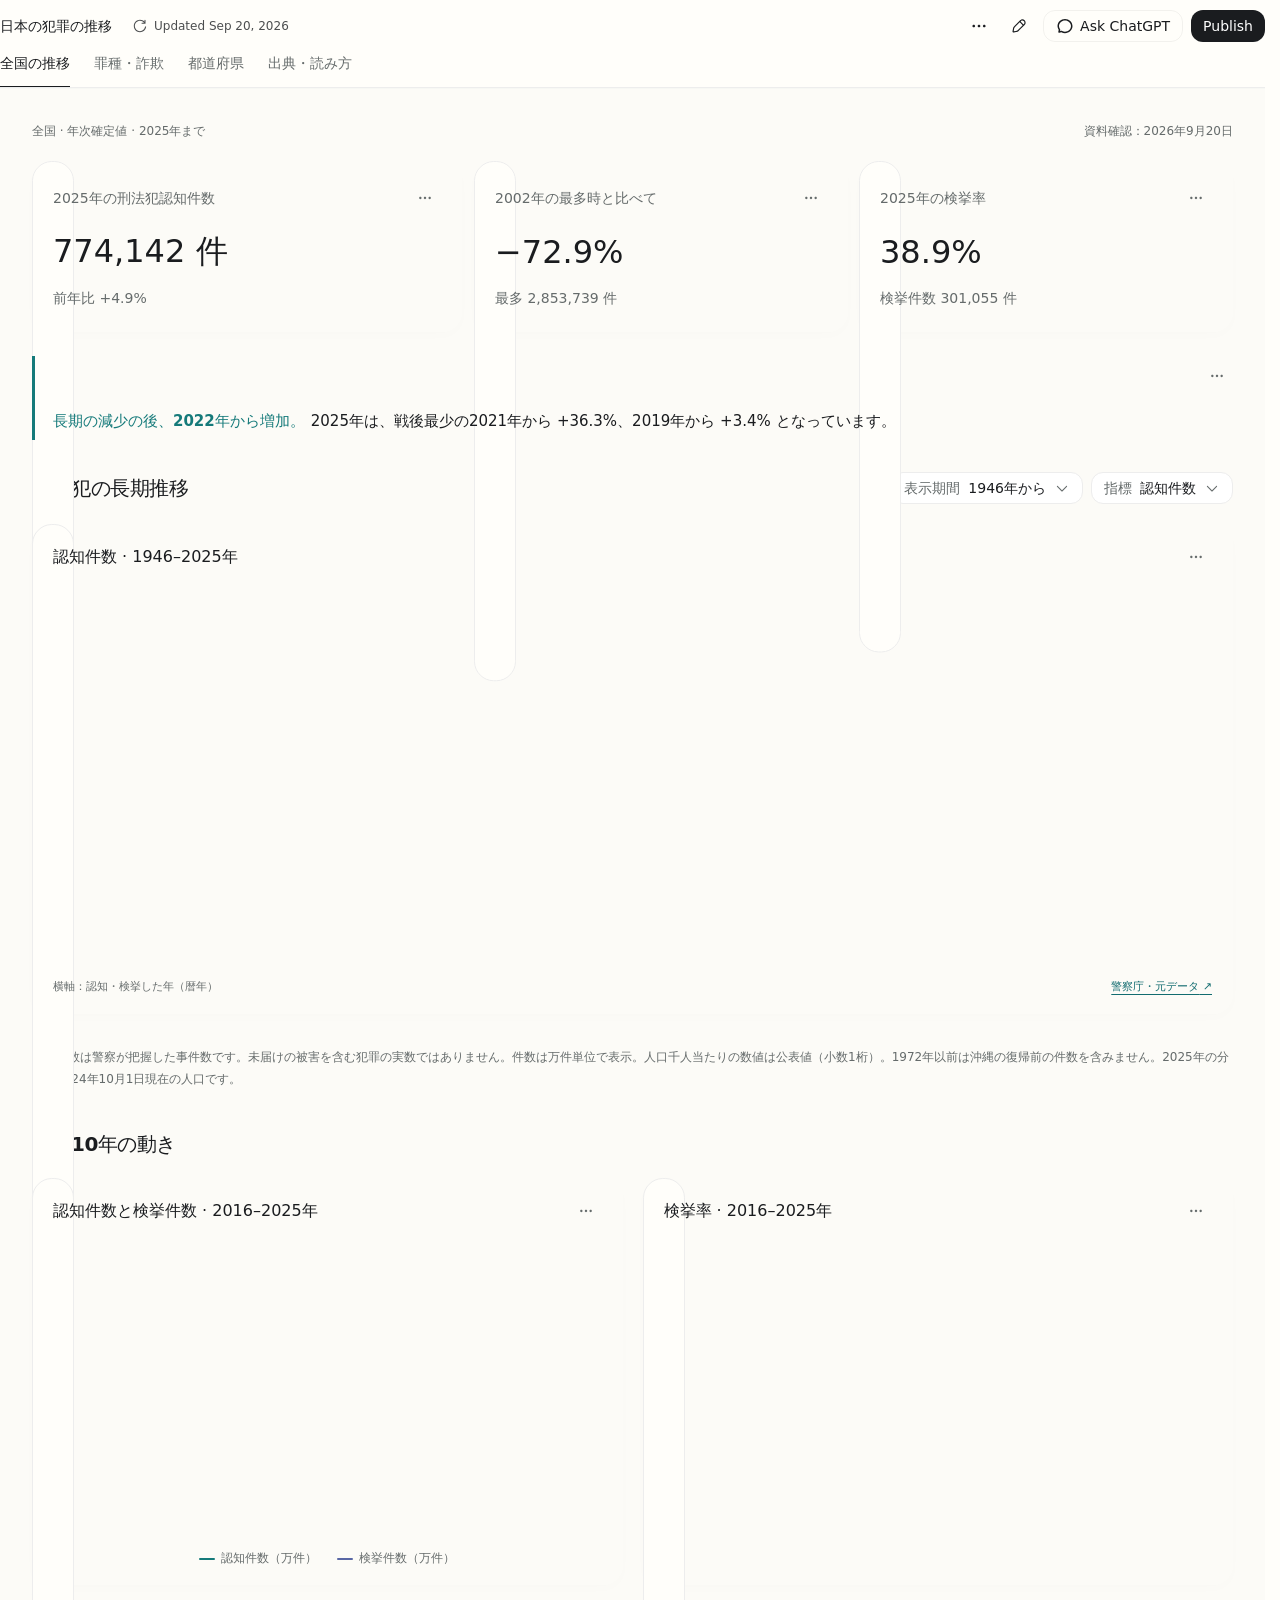
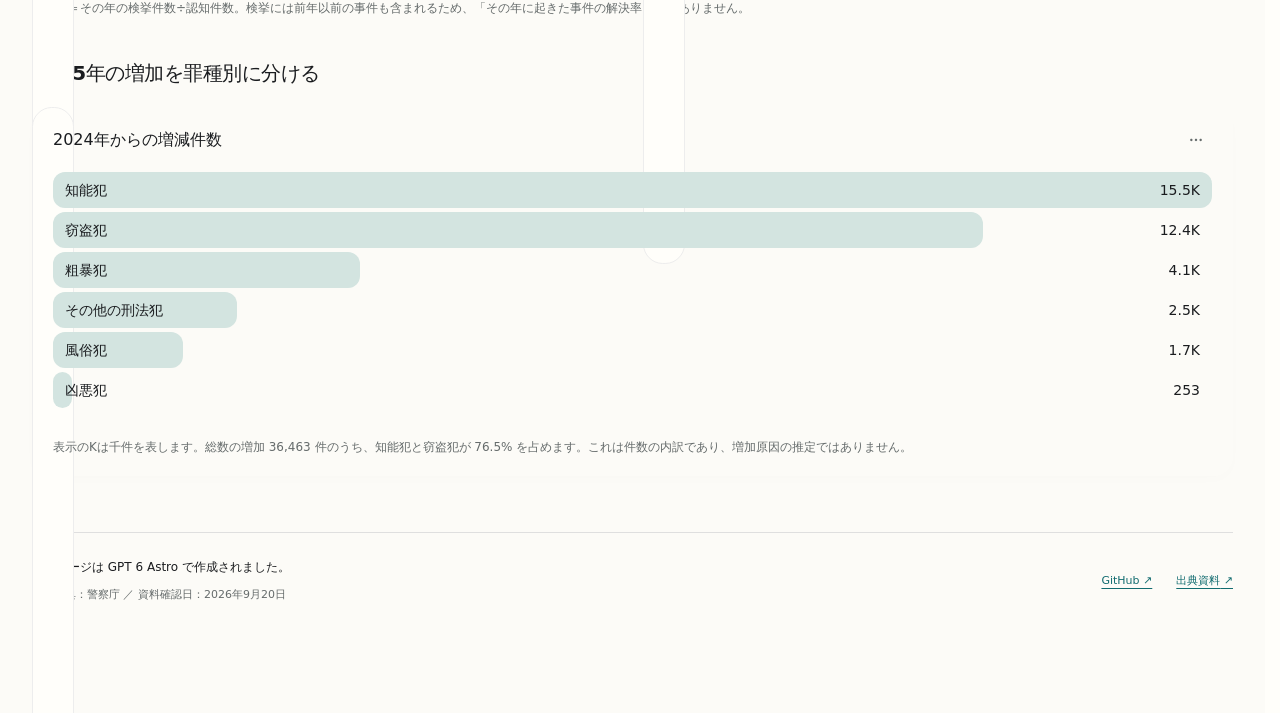
==== docs/index.html @ 1652c388 "Publish Japan crime trends from NPA official statistics through 2025" ====
<!doctype html>
<html lang="ja">
<head>
<meta charset="utf-8">
<meta name="viewport" content="width=device-width, initial-scale=1">
<meta name="color-scheme" content="light dark">
<meta name="theme-color" content="#ffffff">
<meta name="data-app-snapshot-sha256" content="e66834a93260a9545704ff81b52dc1b731737ec132e2e0317438757dde8a39d2">
<meta name="data-app-runtime-sha256" content="b5514c44f112ed9b8fe2e8674369e515b7e712abfc70a896140b96f0ab65cfd2">
<meta name="data-app-bootstrap" content="deferred-content-v1">
<meta name="data-app-build-layout" content="separate-data-v1">
<meta name="data-app-local-snapshot" content="snapshot.e66834a93260a9545704ff81b52dc1b731737ec132e2e0317438757dde8a39d2.json">
<title>日本の犯罪の推移｜警察庁統計の可視化</title>
<link rel="icon" type="image/svg+xml" href="[data-uri]">
<style>:root{color-scheme:light dark;--adaptive-theme:1;--font-sans-default:-apple-system-body,ui-sans-serif,-apple-system,system-ui,"Noto Sans CJK JP","Yu Gothic","Segoe UI",Helvetica,"Apple Color Emoji",Arial,sans-serif,"Segoe UI Emoji","Segoe UI Symbol";--font-sans:var(--vscode-font-family,var(--font-sans-default));--background:var(--color-token-main-surface-primary,var(--color-background-surface,light-dark(#fffefa,#181c1d)));--surface:var(--color-background-elevated-secondary-opaque,light-dark(#f7f8f4,#202626));--surface-raised:var(--color-token-dropdown-background,light-dark(#fff,#282828));--muted:light-dark(#f7f7f7,#282828);--control:var(--color-background-control-opaque,light-dark(#fff,#212121));--control-hover:light-dark(#f2f2f2,#303030);--interaction-hover:var(--muted);--interaction-active:var(--control-hover);--text:var(--color-token-foreground,var(--color-text-foreground,light-dark(#1a1c1f,#fff)));--secondary:var(--color-token-description-foreground,light-dark(#656b6b,#b5c0bd));--border:var(--color-token-border,var(--color-border,light-dark(#ededed,#303030)));--border-strong:var(--color-border-heavy,light-dark(#dfdfdf,#414141));--accent:var(--color-text-accent,light-dark(#126c70,#79ccc9));--positive:var(--color-text-success,light-dark(#00a240,#40c977));--negative:var(--color-text-error,light-dark(#e02e2a,#ff6764));--chart-1:light-dark(#157a7a,#6dd3c6);--chart-2:light-dark(#5967a5,#a8b0ed);--chart-3:light-dark(#7e9150,#b5cd8f);--chart-4:light-dark(#be7249,#efa882);--chart-5:light-dark(#9a638a,#d09abe);--chart-6:light-dark(#ffc300,#ffd240);--chart-7:light-dark(#fa423e,#ff6764);--chart-8:light-dark(#8f8f8f,#afafaf);--chart-neutral-fill:color-mix(in srgb,var(--text) 3%,var(--surface));--ranked-list-fill:color-mix(in srgb,var(--chart-1) 16%,var(--surface));--ranked-list-fill-hover:color-mix(in srgb,var(--chart-1) 24%,var(--surface));--movement-positive:color-mix(in srgb,var(--positive) 75%,var(--text));--movement-negative:color-mix(in srgb,var(--negative) 75%,var(--text));--movement-total:var(--secondary);--card-radius:16px;--data-card-radius:20px;--data-card-background:var(--background);--control-radius:12px;--mark-radius:8;--card-shadow:0 4px 12px rgb(0 0 0/1%);--shadow:0 8px 16px -4px rgb(0 0 0/12%)}:root:not([data-app-theme]),:root:is([data-app-theme="original"],[data-app-theme="codex-classic"]){--dashboard-background:light-dark(color-mix(in srgb,var(--background) 98.6%,var(--text)),var(--background))}
.dashboard-topbar-copy,.dashboard-topbar-actions,.dashboard-topbar-edit-controls{align-items:center;gap:10px;min-width:0;display:flex}.dashboard-topbar-copy{flex:auto}.dashboard-topbar-actions,.dashboard-topbar-edit-controls{flex:none}.dashboard-topbar-mode-controls{flex:none;align-items:center;gap:10px;display:flex}.dashboard-topbar-mode-controls [data-mode-action]{box-sizing:border-box;white-space:nowrap;transform-origin:100%}@media (width<=599px){.dashboard-topbar-mode-controls{grid-area:2/1/3/-1;justify-self:end}}.data-executive-summary{border-radius:var(--data-card-radius,var(--card-radius));background:0 0;border:0;min-width:0;overflow:visible}.data-executive-summary-heading{margin:0}.data-executive-summary-trigger{border-radius:var(--data-card-radius,var(--card-radius));width:100%;color:var(--text);cursor:pointer;font:inherit;text-align:left;background:0 0;border:0;justify-content:space-between;align-items:center;gap:16px;padding:12px 14px;display:flex}.data-executive-summary-trigger:hover{background:var(--interaction-hover,var(--control-hover))}.data-executive-summary-trigger:focus-visible{outline:2px solid var(--accent);outline-offset:-2px}.data-executive-summary-title-group{flex-wrap:wrap;flex:1;align-items:baseline;gap:10px;min-width:0;display:flex}.data-executive-summary-title{white-space:nowrap;flex:none;font-size:16px;font-weight:500;line-height:20px}.data-executive-summary-preview{min-width:0;color:color-mix(in srgb, var(--secondary) 68%, transparent);text-overflow:ellipsis;white-space:nowrap;flex:240px;font-size:14px;font-weight:400;line-height:20px;overflow:hidden}.data-executive-summary-toggle-icon{width:18px;height:18px;color:var(--secondary);flex:none;position:relative}.data-executive-summary-toggle-icon:before,.data-executive-summary-toggle-icon:after{content:"";background:currentColor;border-radius:999px;width:14px;height:1.5px;position:absolute;top:50%;left:50%;transform:translate(-50%,-50%)}.data-executive-summary-toggle-icon:after{transform:translate(-50%,-50%)rotate(90deg)}.data-executive-summary-trigger[aria-expanded=true] .data-executive-summary-toggle-icon:after{opacity:0}.data-executive-summary[data-open] .data-executive-summary-title{color:var(--secondary)}.data-executive-summary-panel{padding:0 0 18px}.data-executive-summary--inset{background:color-mix(in srgb, var(--text) 2%, transparent);overflow:hidden}.data-executive-summary--inset .data-executive-summary-trigger:hover{background:color-mix(in srgb, var(--text) 2%, transparent)}.data-executive-summary--inset .data-executive-summary-panel{padding:0 14px 18px}.data-executive-summary-content{grid-template-columns:minmax(0,1fr);gap:16px;width:100%;min-width:0;max-width:780px;padding-top:8px;display:grid}.data-executive-summary-content>:where(p,ul,ol){margin:0}.data-executive-summary-content .rich-narrative{min-width:0;margin:0}.data-executive-summary-content :is(.rich-narrative-content,.report-rich-editable)>p{margin:0}.data-executive-summary-content p{color:var(--text);font-size:16px;line-height:1.55}.data-executive-summary-content :is(strong,b,.markdown-bold){font-weight:600}.data-segmented-control{border:1px solid var(--border);border-radius:var(--control-radius);background:var(--control);align-items:stretch;min-width:0;max-width:100%;display:inline-flex;overflow:visible}.data-segmented-control[data-full-width]{width:100%;display:flex}.data-segmented-control-label{text-overflow:ellipsis;white-space:nowrap;min-width:0;overflow:hidden}.data-segmented-control[data-disabled]{opacity:var(--control-disabled-opacity,.58)}.data-segmented-control button{border:0;border-left:1px solid var(--border);min-width:0;min-height:30px;color:var(--secondary);cursor:pointer;font:inherit;white-space:nowrap;background:0 0;flex:0 auto;justify-content:center;align-items:center;padding:0 12px;font-size:14px;font-weight:400;line-height:20px;display:inline-flex;position:relative}.data-segmented-control button:first-child{border-radius:var(--control-radius) 0 0 var(--control-radius)}.data-segmented-control button:last-child{border-radius:0 var(--control-radius) var(--control-radius) 0}.data-segmented-control button:only-child{border-radius:var(--control-radius)}.data-segmented-control-tooltip{z-index:var(--layer-tooltip);position:absolute;bottom:calc(100% + 7px);left:50%;transform:translate(-50%,2px)}.data-segmented-control-button:hover .data-segmented-control-tooltip,.data-segmented-control-button:focus-visible .data-segmented-control-tooltip{opacity:1;transform:translate(-50%)}.data-segmented-control[data-size=default] button{min-height:calc(var(--data-control-height,32px) - 2px)}.data-segmented-control[data-full-width] button{flex:1 1 0}.data-segmented-control button:first-child{border-left:0}.data-segmented-control button:hover:not(:disabled){background:var(--interaction-hover,var(--control-hover));color:var(--text)}.data-segmented-control button:focus-visible{z-index:1;outline:2px solid var(--accent);outline-offset:-2px;position:relative}.data-segmented-control button[aria-pressed=true]{background:color-mix(in srgb, var(--text) 5%, transparent);color:var(--text)}.data-segmented-control button:disabled{cursor:default}@media (prefers-reduced-motion:reduce){.data-segmented-control button{transition:none}}.data-slider{--data-slider-control-height:var(--data-control-height,32px);--data-slider-control-padding:var(--space-3,12px);--data-slider-inline-gap:24px;--data-slider-inline-label-width:200px;align-content:start;gap:var(--field-label-gap,6px);min-width:0;color:var(--text);display:grid;container:data-slider/inline-size}.data-slider[data-layout=inline]{grid-template-columns:minmax(112px, var(--data-slider-inline-label-width)) minmax(0, 1fr);align-items:center;column-gap:var(--data-slider-inline-gap);row-gap:var(--field-label-gap,6px)}.data-slider[data-layout=inline]>.data-slider-label--outside{grid-area:1/1}.data-slider[data-layout=inline]>.data-slider-control{grid-area:1/2}.data-slider[data-layout=inline][data-label-placement=hidden]>.data-slider-control{grid-column:1/-1}.data-slider[data-disabled]{opacity:var(--control-disabled-opacity,.58)}.data-slider-label{min-width:0;color:var(--secondary);font-size:14px;font-weight:400;line-height:20px}.data-slider-label--outside{width:fit-content}.data-slider-label--inline{box-sizing:border-box;width:100%;min-height:var(--data-slider-control-height);pointer-events:none;text-overflow:ellipsis;white-space:nowrap;align-items:center;padding-inline:16px;display:flex;overflow:hidden}.data-slider[data-label-placement=inline]{gap:0}.data-slider[data-label-placement=inline] .data-slider-label--inline{z-index:5;inset-block:0;left:var(--data-slider-control-padding);width:auto;max-width:calc(100% - 96px);min-height:0;padding:0;position:absolute}.data-slider--range[data-center-inline-label] .data-slider-label--inline{left:var(--data-slider-midpoint);width:max-content;max-width:max(0px, calc(var(--data-slider-span) - 32px));text-align:center;justify-content:center;transform:translate(-50%)}.data-slider-label--hidden,.data-slider-visually-hidden{clip:rect(0 0 0 0);clip-path:inset(50%);white-space:nowrap;border:0;width:1px;height:1px;margin:-1px;padding:0;position:absolute;overflow:hidden}.data-slider-control{height:var(--data-slider-control-height);border:1px solid var(--border);border-radius:var(--control-radius);background:var(--surface);touch-action:none;min-width:0;transition:border-color .12s,box-shadow .12s;position:relative;overflow:visible}.data-slider-control:has(.data-slider-input:focus-visible){border-color:var(--control-focus-border,var(--border-strong));box-shadow:var(--control-focus-ring,0 0 0 1px var(--border-strong))}.data-slider-track{z-index:1;border-radius:inherit;pointer-events:none;position:absolute;inset:-1px;overflow:visible}.data-slider-selection{inset:0 calc(100% - var(--data-slider-end-position)) 0 var(--data-slider-start-position);border-radius:inherit;background:var(--muted);min-width:0;box-shadow:inset 0 0 0 1px color-mix(in srgb, var(--text) 9%, transparent), 0 1px 1px color-mix(in srgb, var(--text) 3%, transparent);transition:box-shadow .12s;position:absolute}.data-slider:not([data-disabled]) .data-slider-control:hover .data-slider-selection{box-shadow:inset 0 0 0 1px color-mix(in srgb, var(--text) 14%, transparent), 0 1px 1px color-mix(in srgb, var(--text) 3%, transparent)}.data-slider--single .data-slider-selection{min-width:min(16px,100%)}.data-slider-bound,.data-slider-value{z-index:5;color:var(--secondary);font-variant-numeric:tabular-nums;pointer-events:none;white-space:nowrap;font-size:12px;line-height:16px;position:absolute;top:50%;transform:translateY(-50%)}.data-slider-bound{transition:opacity .12s}.data-slider-bound--minimum{left:8px}.data-slider-bound--maximum{right:8px}.data-slider-bound[data-hidden]{opacity:0}.data-slider-value[data-placement=inside]{color:var(--text)}.data-slider-value--end{right:var(--data-slider-control-padding);color:var(--text);font-size:14px;line-height:20px;left:auto}.data-slider--range .data-slider-value{color:var(--text);font-size:14px;line-height:20px}.data-slider-handle{z-index:4;background:var(--secondary);opacity:.55;pointer-events:none;border-radius:999px;width:2px;height:18px;transition:opacity .12s;position:absolute;top:50%;transform:translate(-1px,-50%)}.data-slider-handle--lower{left:clamp(8px, calc(var(--data-slider-start) + 8px), calc(100% - 8px))}.data-slider-handle--upper{left:clamp(8px, calc(var(--data-slider-end) - 8px), calc(100% - 8px))}.data-slider--range[data-collapsed] .data-slider-handle{left:clamp(8px, var(--data-slider-start), calc(100% - 8px))}.data-slider:not([data-disabled]) .data-slider-control:hover .data-slider-handle{opacity:.8}.data-slider--single .data-slider-control:has(.data-slider-input:active) .data-slider-handle--upper,.data-slider--single .data-slider-control:has(.data-slider-input:focus-visible) .data-slider-handle--upper,.data-slider--range[data-active-thumb=lower] .data-slider-control:has(.data-slider-input--lower:active,.data-slider-input--lower:focus-visible) .data-slider-handle--lower,.data-slider--range[data-active-thumb=upper] .data-slider-control:has(.data-slider-input--upper:active,.data-slider-input--upper:focus-visible) .data-slider-handle--upper{opacity:1}.data-slider-input{appearance:none;cursor:ew-resize;opacity:0;touch-action:none;background:0 0;border:0;outline:0;width:100%;height:100%;margin:0;position:absolute;inset:0}.data-slider-input:disabled{cursor:default}.data-slider-input--single{z-index:6}.data-slider--range .data-slider-input{z-index:6;pointer-events:none}.data-slider--range[data-active-thumb=lower] .data-slider-input--lower,.data-slider--range[data-active-thumb=upper] .data-slider-input--upper{z-index:7}.data-slider-input::-webkit-slider-runnable-track{height:var(--data-slider-control-height);background:0 0}.data-slider-input::-webkit-slider-thumb{width:20px;height:var(--data-slider-control-height);appearance:none;cursor:ew-resize;background:0 0;border:0;margin-top:0}.data-slider--range .data-slider-input::-webkit-slider-thumb{pointer-events:auto}.data-slider-input::-moz-range-track{height:var(--data-slider-control-height);background:0 0}.data-slider-input::-moz-range-thumb{width:20px;height:var(--data-slider-control-height);cursor:ew-resize;background:0 0;border:0}.data-slider--range .data-slider-input::-moz-range-thumb{pointer-events:auto}@media (pointer:coarse){.data-slider-input::-webkit-slider-thumb{width:44px}.data-slider-input::-moz-range-thumb{width:44px}}@container data-slider (width<=520px){.data-slider[data-layout=inline]>.data-slider-label--outside,.data-slider[data-layout=inline]>.data-slider-control{grid-column:1/-1}.data-slider[data-layout=inline]>.data-slider-label--outside{grid-row:1}.data-slider[data-layout=inline]>.data-slider-control{grid-row:2}}@media (prefers-reduced-motion:reduce){.data-slider-control,.data-slider-bound,.data-slider-handle{transition:none}}.data-switch{min-height:32px;color:var(--text);cursor:pointer;font:inherit;text-align:left;background:0 0;border:0;justify-content:space-between;align-items:center;gap:12px;padding:0;font-size:14px;font-weight:400;display:inline-flex}.data-switch[data-full-width]{width:100%}.data-switch-track{background:var(--border-strong);border-radius:999px;flex:none;width:34px;height:20px;transition:background .16s;position:relative}.data-switch-track:after{background:var(--surface-raised);content:"";border-radius:50%;width:16px;height:16px;transition:transform .16s;position:absolute;top:2px;left:2px}.data-switch[aria-checked=true] .data-switch-track{background:var(--accent)}.data-switch[aria-checked=true] .data-switch-track:after{transform:translate(14px)}.data-switch:focus-visible{outline:2px solid var(--accent);outline-offset:2px}.data-switch:disabled{cursor:default;opacity:var(--control-disabled-opacity,.58)}@media (prefers-reduced-motion:reduce){.data-switch-track,.data-switch-track:after{transition:none}}.data-switch[data-size=compact]{color:var(--secondary);font:inherit;border-radius:var(--control-radius);cursor:pointer;white-space:nowrap;background:0 0;border:0;align-items:center;gap:8px;padding:6px 8px;font-size:14px;display:inline-flex}.data-switch[data-size=compact]:hover{background:var(--interaction-hover);color:var(--text)}.data-switch[data-size=compact] .data-switch-track{background:var(--border-strong);border-radius:10px;width:28px;height:16px;transition:background .12s;position:relative}.data-switch[data-size=compact] .data-switch-track:after{content:"";background:var(--surface);border-radius:50%;width:12px;height:12px;transition:transform .12s;position:absolute;top:2px;left:2px}.data-switch[data-size=compact][aria-checked=true] .data-switch-track{background:var(--text)}.data-switch[data-size=compact][aria-checked=true] .data-switch-track:after{transform:translate(12px)}.form-checkbox{align-items:center;gap:var(--space-2);cursor:pointer;display:inline-flex}.form-checkbox-control{flex:0 0 var(--space-5);width:var(--space-5);height:var(--space-5);display:inline-flex;position:relative}.form-checkbox-control input{appearance:none;z-index:1;border-radius:var(--radius-xs);width:100%;height:100%;cursor:inherit;background:0 0;border:0;margin:0;position:absolute;inset:0}.form-checkbox-control>:not(input){pointer-events:none;position:absolute;inset:0}.form-checkbox-control [data-dashboard-icon=checkboxUnchecked]{color:var(--border-strong)}.form-checkbox-control [data-dashboard-icon=checkboxChecked]{color:var(--text);opacity:0}.form-checkbox-control input:checked~[data-dashboard-icon=checkboxUnchecked]{opacity:0}.form-checkbox-control input:checked~[data-dashboard-icon=checkboxChecked]{opacity:1}.form-checkbox-control input:focus-visible{outline:2px solid var(--accent);outline-offset:3px}.form-checkbox:has(input:disabled){opacity:.5;cursor:not-allowed}.section-navigator{z-index:20;padding:6px;position:fixed;top:50%;left:12px;transform:translateY(-50%)}.section-navigator:not([data-placement=inline])[data-fits-gutter=false]{visibility:hidden;pointer-events:none}.section-navigator-trigger{border-radius:var(--radius-md);color:var(--secondary);font:inherit;cursor:pointer;background:0 0;border:0;align-items:center;margin:0;padding:8px 6px;display:flex}.section-navigator-trigger:focus-visible{outline:2px solid var(--accent);outline-offset:2px}.section-navigator-rail{flex-direction:column;align-items:flex-start;width:28px;display:flex}.section-navigator-rail>span{align-items:center;height:12px;display:flex}.section-navigator-rail i{background:var(--secondary);opacity:.5;border-radius:999px;width:9px;height:3px;display:block}.section-navigator-rail i[data-active]{background:var(--text);opacity:1;width:14px}.section-navigator-label{display:none}.section-navigator-menu{opacity:0;visibility:hidden;pointer-events:none;gap:2px;width:max-content;max-width:calc(100vw - 24px);max-height:min(440px,80vh);transition:opacity .1s,transform .1s,visibility .1s;position:absolute;top:50%;left:0;overflow-y:auto;transform:translate(-4px,-50%)}.section-navigator[data-open] .section-navigator-menu{opacity:1;visibility:visible;pointer-events:auto;transform:translateY(-50%)}.section-navigator-menu .menu-item{min-height:28px;padding-block:4px;font-size:12px;font-weight:500}.section-navigator-menu .menu-item-label{text-overflow:ellipsis;white-space:nowrap;overflow:hidden}.section-navigator-menu .menu-item[aria-current]{background:var(--control);color:var(--text)}.section-navigator-menu .menu-item:not([aria-current]){color:var(--secondary)}.section-navigator[data-placement=inline]{margin-bottom:12px;position:relative;top:auto;left:auto;transform:none}.section-navigator[data-placement=inline] .section-navigator-label{display:inline}.section-navigator[data-placement=inline] .section-navigator-trigger{background:var(--control);border:1px solid var(--border);padding:8px 12px}.section-navigator[data-placement=inline] .section-navigator-menu{top:100%;transform:translateY(-4px)}.section-navigator[data-placement=inline][data-open] .section-navigator-menu{transform:none}@media (width<=1080px){.section-navigator:not([data-placement=inline]){display:none}}@media (prefers-reduced-motion:reduce){.section-navigator-menu{transition:none}}.bar-family-list-row,.bar-family-grouped-bar,.bar-family-bullet-row{width:100%;font:inherit;text-align:left;cursor:default;background:0 0;border:0;padding:0;position:relative}.experimental-bar-chart{min-width:0;position:relative}.bar-family-list{gap:var(--bar-family-row-gap,13px);padding:8px 0;display:grid}.bar-family-list[data-label-position=summary],.bar-family-range{padding:0}.bar-family-list-row{min-width:0;color:var(--text);gap:6px;transition:opacity .16s;display:grid}.bar-family-list[data-interacting] .bar-family-list-row:not([data-active]){opacity:.38}.bar-family-list-row:focus-visible,.bar-family-bullet-row:focus-visible{outline:2px solid var(--accent);outline-offset:4px;border-radius:6px}.bar-family-list-copy{font-size:var(--bar-family-font-size,14px);justify-content:space-between;align-items:baseline;gap:12px;line-height:1.2;display:flex}.bar-family-list-copy>span{text-overflow:ellipsis;white-space:nowrap;min-width:0;overflow:hidden}.bar-family-list-copy strong{font-size:inherit;flex:none;font-weight:650}.bar-family-list-track{min-width:0;height:var(--bar-family-thickness,12px);border-radius:var(--bar-family-radius,999px);background:0 0;display:block;overflow:hidden}.bar-family-list-row[data-track] .bar-family-list-track{background:var(--bar-family-track-color)}.bar-family-list-track>span{border-radius:inherit;height:100%;transition:width .18s;display:block}.bar-family-list-row[data-track] .bar-family-list-track[data-segments]{grid-template-columns:repeat(var(--progress-segments), minmax(0, 1fr));background:0 0;gap:3px;display:grid}.bar-family-list-track[data-segments]>span{background:color-mix(in srgb, var(--progress-color) 14%, var(--surface))}.bar-family-list-track[data-segments]>span[data-active]{background:var(--progress-color)}.bar-family-progress-summary{flex-wrap:wrap;gap:4px 8px}.bar-family-progress-summary strong{letter-spacing:-.035em;font-size:20px;font-weight:560;line-height:24px}.bar-family-progress-summary>span{color:var(--secondary);white-space:normal;overflow-wrap:normal}.bar-family-range-track{background:var(--border-strong);border-radius:999px;height:3px;position:relative}.bar-family-range-track i{border:2px solid var(--surface);background:var(--bar-family-range-color,var(--text));width:8px;height:8px;box-shadow:0 0 0 1px var(--border-strong);border-radius:50%;position:absolute;top:50%;transform:translate(-50%,-50%)}.bar-family-range .bar-family-list-row{align-content:center;min-height:28px}.bar-family-range .bar-family-list-row:is(:hover,:focus-visible) .bar-family-range-track{background:var(--secondary)}.bar-family-range .bar-family-list-row:is(:hover,:focus-visible) .bar-family-range-track i{box-shadow:0 0 0 2px var(--bar-family-range-color,var(--text))}.bar-family-range-bounds{color:var(--secondary);font-variant-numeric:tabular-nums;font-size:10px}.bar-family-list-row:hover .bar-family-list-track>span,.bar-family-list-row:focus-visible .bar-family-list-track>span{filter:saturate(1.12)brightness(.92)}.bar-family-list--rankedList .bar-family-list-copy{z-index:2;height:var(--bar-family-thickness,32px);color:var(--text);align-items:center;position:absolute;top:0;left:12px;right:12px}.bar-family-list--rankedList .bar-family-list-row{gap:0}.bar-family-list[data-label-position=above] .bar-family-list-row{gap:7px}.bar-family-list[data-label-position=above] .bar-family-list-value{font-size:var(--bar-family-font-size,14px);align-items:baseline;gap:4px;line-height:1;display:flex}.bar-family-list[data-label-position=above] .bar-family-list-value strong{letter-spacing:-.02em;font-size:28px;font-weight:500}.bar-family-list[data-label-position=above] .bar-family-list-track>span{align-items:center;padding-inline:10px;display:flex}.bar-family-list[data-label-position=above] .bar-family-list-track b{font-size:var(--bar-family-font-size,14px);text-overflow:ellipsis;white-space:nowrap;font-weight:500;overflow:hidden}.bar-family-list-toggle{color:var(--secondary);font:inherit;cursor:pointer;background:0 0;border:0;border-radius:8px;justify-self:start;padding:5px 9px;font-size:13px;font-weight:600}.bar-family-list-toggle:hover{background:color-mix(in srgb, var(--text) 6%, transparent);color:var(--text)}.bar-family-list-toggle:focus-visible{outline:2px solid var(--accent);outline-offset:2px}.bar-family-grouped-list{gap:var(--bar-family-group-gap,15px);display:grid}.bar-family-grouped-row{gap:6px;display:grid}.bar-family-grouped-label{color:var(--text);font-size:14px;font-weight:500}.bar-family-grouped-pair{gap:4px;display:grid}.bar-family-grouped-bar{grid-template-columns:minmax(0, 1fr) var(--bar-family-value-width,4ch);min-height:max(22px, var(--bar-family-thickness,10px));color:inherit;align-items:center;gap:12px;transition:opacity .16s;display:grid}.bar-family-grouped-list[data-interacting] .bar-family-grouped-bar:not([data-active]){opacity:.38}.bar-family-grouped-bar:hover .bar-family-grouped-track>span,.bar-family-grouped-bar:focus-visible .bar-family-grouped-track>span{filter:saturate(1.08)brightness(.96)}.bar-family-grouped-bar:focus-visible{outline:2px solid var(--accent);outline-offset:3px;border-radius:4px}.bar-family-grouped-track{min-width:0;height:var(--bar-family-thickness,10px);border-radius:var(--bar-family-radius,5px);display:block;overflow:hidden}.bar-family-grouped-value{text-align:end;min-width:4ch;color:var(--text);font-variant-numeric:tabular-nums;font-size:14px;font-weight:600;line-height:22px}.bar-family-grouped-track>span{border-radius:inherit;height:100%;display:block}.bar-family-grouped-list>.chart-legend{justify-content:flex-start;margin:0}.experimental-bar-plot{width:100%;height:100%;min-height:0}.experimental-bar-chart[data-axis-label=true]{grid-template-rows:minmax(0,1fr) 18px;gap:4px;display:grid}.experimental-bar-axis-label{color:var(--secondary);text-align:center;font-size:11px;line-height:18px}.bar-family-segmented{gap:18px;padding:8px 0;display:grid;position:relative;container:composition/inline-size}.bar-family-segmented :is(.bar-family-segment,.bar-family-segment-callouts>div,.bar-family-segment-labels>div,.bar-family-segment-annotations>div,tbody>tr){transition:opacity .12s}.bar-family-segmented[data-interacting] :is(.bar-family-segment,.bar-family-segment-callouts>div,.bar-family-segment-labels>div,.bar-family-segment-annotations>div,tbody>tr):not([data-active]){opacity:.38}.bar-family-segment[data-active]{box-shadow:inset 0 0 0 1px color-mix(in srgb, var(--text) 24%, transparent)}@media (prefers-reduced-motion:reduce){.bar-family-segmented *{transition:none}}.bar-family-comparison-table{max-width:100%;display:none;overflow-x:auto}.bar-family-comparison-table table{border-collapse:collapse;width:100%;font-size:13px}.bar-family-comparison-table :is(th,td){border-bottom:1px solid var(--border);text-align:right;font-variant-numeric:tabular-nums;padding:10px 4px}.bar-family-comparison-table th{font-weight:500}.bar-family-comparison-table th:first-child{text-align:left}.bar-family-comparison-table thead,.bar-family-period-label{color:var(--secondary);font-size:12px}.bar-family-segmented[data-callouts-fit=false]>.bar-family-segment-callouts{visibility:hidden;pointer-events:none;top:0;position:absolute;inset-inline:0}.bar-family-segmented[data-callouts-fit=false]>.bar-family-comparison-table{display:block}.bar-family-segmented-track{width:100%;height:var(--bar-family-thickness,28px);border-radius:var(--bar-family-radius,999px);background:color-mix(in srgb, var(--text) 7%, transparent);display:flex;overflow:visible}.bar-family-segment{border:0;border-right:var(--bar-family-segment-gap,2px) solid var(--surface);color:#fff;min-width:2px;font:inherit;font-size:var(--bar-family-font-size,14px);cursor:default;padding:0;font-weight:650;position:relative;overflow:visible}.bar-family-segment:first-child{border-radius:var(--bar-family-radius,999px) 0 0 var(--bar-family-radius,999px)}.bar-family-segment:last-child{border-radius:0 var(--bar-family-radius,999px) var(--bar-family-radius,999px) 0;border-right:0}.bar-family-segment:only-child,.bar-family-segmented[data-rounded-segments] .bar-family-segment{border-radius:var(--bar-family-radius,999px)}.bar-family-segment:hover,.bar-family-segment:focus-visible{z-index:2}.bar-family-segment:focus-visible{outline:2px solid var(--accent);outline-offset:3px}.bar-family-segment-annotations{grid-template-columns:repeat(2,minmax(0,1fr));gap:0 24px;display:grid}@container composition (width<=560px){.bar-family-segment-annotations{grid-template-columns:minmax(0,1fr)}}.bar-family-segment-annotations>div{border-bottom:1px solid var(--border);font-size:var(--bar-family-font-size,14px);grid-template-columns:8px minmax(0,1fr) auto;align-items:center;gap:9px;padding:10px 0;display:grid}.bar-family-segment-key{border-radius:50%;width:8px;height:8px}.bar-family-segment-annotations strong,.bar-family-segment-annotations small{display:block}.bar-family-segment-annotations strong{font-size:inherit;font-weight:580}.bar-family-segment-annotations small{color:var(--secondary);font-size:inherit;margin-top:3px;line-height:1.25}.bar-family-segment-annotations b{font-size:inherit;font-weight:650}.bar-family-segment-callouts{color:var(--text);font-size:var(--bar-family-font-size,14px);align-items:end;gap:0;display:grid}.bar-family-segment-callouts>div{min-width:0;padding-right:12px}.bar-family-segment-callouts[data-align=right]>div{text-align:right;padding-left:12px;padding-right:0}.bar-family-segment-callouts[data-align=right] span i{margin-left:8px;margin-right:0}.bar-family-segment-callouts strong,.bar-family-segment-callouts span{font-size:inherit;line-height:1.3;display:block}.bar-family-segment-callouts strong{text-overflow:ellipsis;white-space:nowrap;font-weight:500;overflow:hidden}.bar-family-segment-callouts span{white-space:nowrap;margin-top:5px;font-weight:400}.bar-family-segment-callouts span b{font-size:18px;font-weight:500}.bar-family-segment-callouts span i{background:color-mix(in srgb, var(--text) 18%, transparent);vertical-align:-3px;width:1px;height:16px;margin-right:8px;display:inline-block}.bar-family-segment-callouts small{color:var(--secondary);font-size:inherit;margin-left:7px;font-weight:450}.bar-family-segment-callouts[data-position=bottom]{color:color-mix(in srgb, var(--secondary) 72%, transparent);align-items:start}.bar-family-segment-callouts[data-position=bottom] span{margin-top:0}.bar-family-segment-callouts[data-position=bottom] small{color:inherit}.bar-family-segment-callouts[data-position=bottom] strong{margin-top:5px;font-weight:500}.bar-family-segmented:has(.bar-family-segment-callouts){gap:10px}.bar-family-segmented:has(.bar-family-segment-callouts) .bar-family-segmented-track+.bar-family-segmented-track{margin-top:2px}.bar-family-segment-labels{color:var(--text);font-size:var(--bar-family-font-size,14px);gap:0;display:grid}.bar-family-segment-labels>div{text-align:center;justify-items:center;gap:3px;min-width:0;display:grid}.bar-family-segment-labels>div:first-child{text-align:left;justify-items:start}.bar-family-segment-labels>div:last-child{text-align:right;justify-items:end}.bar-family-segment-labels strong{font-size:inherit;font-weight:500;line-height:1.25}.bar-family-segment-labels span{color:var(--secondary);font-size:inherit;line-height:1.25}.bar-family-bullets{gap:var(--bar-family-row-gap,18px);padding:8px 0;display:grid}.bar-family-bullet-row{color:var(--text);gap:7px;display:grid}.bar-family-bullet-track{height:var(--bar-family-thickness,18px);background:color-mix(in srgb, var(--text) 7%, transparent);border-radius:999px;display:block;position:relative}.bar-family-bullet-value,.bar-family-bullet-projection{border-radius:inherit;position:absolute;top:0;bottom:0;left:0}.bar-family-bullet-projection{opacity:.28}.bar-family-bullet-track i{background:var(--text);border-radius:2px;width:2px;position:absolute;top:-4px;bottom:-4px;transform:translate(-1px)}.bar-family-bullet-row:hover .bar-family-bullet-value,.bar-family-bullet-row:focus-visible .bar-family-bullet-value{filter:saturate(1.08)brightness(.96)}@media (width<=520px){.bar-family-segment-annotations{grid-template-columns:1fr}}@media (prefers-reduced-motion:reduce){.bar-family-list-track>span{transition:none}}:root{--spacing:.25rem;--space-1:var(--spacing);--space-2:calc(var(--spacing) * 2);--space-3:calc(var(--spacing) * 3);--space-4:calc(var(--spacing) * 4);--space-5:calc(var(--spacing) * 5);--space-6:calc(var(--spacing) * 6);--data-card-gap:20px;--data-metric-gap:12px;--data-section-gap:40px;--data-section-content-gap:20px;--data-after-metrics-gap:32px;--radius-2xs:2px;--radius-xs:4px;--radius-sm:6px;--radius-md:8px;--radius-lg:10px;--radius-xl:12px;--radius-2xl:16px;--radius-3xl:20px;--radius-4xl:24px;--radius-full:9999px;--shadow-sm:0 1px 2px -1px #00000014;--shadow-md:0 2px 4px -1px #00000014;--shadow-lg:0 4px 8px -2px #0000001a;--shadow-xl:0 8px 16px -4px #0000001f;--shadow-2xl:0 16px 32px -8px #00000030;--shadow-hairline:0 0 0 .5px color-mix(in srgb, var(--text) 14%, transparent);--text-xs-size:12px;--text-xs-line:16px;--text-sm-size:14px;--text-sm-line:20px;--text-md-size:16px;--text-md-line:24px;--text-lg-size:18px;--text-lg-line:28px;--text-xl-size:20px;--text-xl-line:28px;--text-title-2-tracking:normal;--text-title-3-tracking:normal;--text-large-title-tracking:normal;--inverse-surface:var(--color-background-primary-solid,#111);--inverse-surface-hover:var(--color-background-primary-solid-hover,#000);--inverse-text:var(--color-text-primary-solid,#fff);--danger-surface:var(--color-background-danger-solid,var(--negative));--danger-text:var(--color-text-danger-solid,#fff);--radius-small:var(--radius-md,8px);--layer-header:30;--layer-tooltip:50;--tooltip-delay:.6s;--layer-drag:1000;--layer-tooltip-portal:1100;--motion-duration-fast:.15s;--motion-duration-standard:.3s;--motion-duration-segmented:.3s;--motion-easing-emphasized:cubic-bezier(.23, 1, .32, 1);--motion-easing-segmented:cubic-bezier(.23, 1, .32, 1);--motion-easing-out-quint:cubic-bezier(.23, 1, .32, 1);--block-drag-activation-distance:6;--block-drag-lift:-5px;--block-drag-scale:1.015;--block-drag-preview-opacity:.97;--block-drag-source-opacity:.24;--block-drag-max-tilt:1.5;--block-drag-velocity-smoothing:.18;--block-drag-direction-dead-zone:.04;--block-drag-rotation-duration:.1s;--block-drag-reorder-duration:.22s;--block-drag-drop-duration:.22s;--block-drag-reorder-easing:var(--motion-easing-emphasized);--block-drag-insertion-hysteresis:10;--block-drag-scroll-edge:56;--block-drag-scroll-speed:18;--block-layout-min-metric-span:2;--block-layout-min-chart-span:3;--block-layout-min-custom-span:3;--block-layout-min-table-span:3;--block-layout-min-block-span:3;--block-layout-max-row-items:6;--block-layout-row-insertion-zone:40;--block-layout-row-attraction:8;--block-layout-row-hover-delay:.45s;--block-layout-touch-row-hover-delay:.65s;--block-layout-row-gap:0px;--block-layout-auto-resize:1;--dashboard-frosted-background:color-mix(in srgb, var(--background) 95%, transparent);--dashboard-frosted-blur:14px;--data-app-dashboard-content-width:1440px;--data-app-dashboard-wide-content-width:var(--data-app-dashboard-content-width);--data-app-report-evidence-width:748px;--data-app-report-prose-width:748px;--data-app-dashboard-gutter:32px;--data-app-report-gutter:36px;--data-app-dashboard-mobile-gutter:16px;--data-app-report-mobile-gutter:20px;--report-comparison-fill:var(--lightningcss-light,#d4d4d4)var(--lightningcss-dark,#929292);--dashboard-content-max-width:calc(var(--data-app-dashboard-content-width) + 2 * var(--data-app-dashboard-gutter));--dashboard-content-gutter:var(--data-app-dashboard-gutter);--dashboard-content-mobile-gutter:var(--data-app-dashboard-mobile-gutter);font-family:var(--font-sans);font-synthesis:none;text-rendering:optimizelegibility;-webkit-font-smoothing:antialiased}.source-section{gap:var(--space-6);padding:var(--space-6);display:grid}.source-definition{padding:var(--space-4);border-radius:var(--radius-xl);background:var(--muted)}.source-definition h3{margin:3px 0 7px;font-size:16px}.source-definition>p:last-child{color:var(--secondary);margin:0;font-size:14px;line-height:1.55}.source-label,.source-metadata dt{color:var(--secondary);letter-spacing:0;text-transform:none;margin:0;font-size:14px;line-height:24px}.source-value{overflow-wrap:anywhere;color:var(--secondary);margin:0;font-size:12px}.source-metadata{grid-template-columns:repeat(2,minmax(0,1fr));gap:8px;margin:0;display:grid}.source-metadata div{min-width:0}.source-metadata dd{overflow-wrap:anywhere;color:var(--text);margin:8px 0 0;font-size:14px;line-height:1.6}.source-group{gap:8px;display:grid}.source-copy{color:var(--secondary);margin:0;font-size:14px;line-height:1.55}.source-pills{flex-wrap:wrap;gap:7px;display:flex}.source-pill{border:1px solid var(--border);border-radius:999px;align-items:center;gap:6px;min-width:0;padding:6px 9px;font-size:12px;display:inline-flex}.source-pill[href]{color:var(--text);text-decoration:none}.source-pill[href]:hover{border-color:var(--accent);color:var(--accent)}.source-pill span{overflow-wrap:anywhere}.source-definitions{border-collapse:collapse;width:100%}.source-definitions :is(th,td){border-bottom:1px solid color-mix(in srgb, var(--text) 5%, transparent);color:var(--text);text-align:left;vertical-align:top;padding:8px 0;font-size:14px;line-height:1.6}.source-definitions tr:first-child :is(th,td){border-top:1px solid color-mix(in srgb, var(--text) 5%, transparent)}.source-definitions th{width:136px;padding-right:16px;font-weight:500}.source-definition-formula{overflow-wrap:anywhere;color:var(--secondary);margin-top:5px;font-family:ui-monospace,SFMono-Regular,Menlo,Consolas,monospace;font-size:12px;line-height:1.55;display:block}.source-definition-variable{margin-top:2px;font-weight:400}.source-definition-lineage{overflow-wrap:anywhere;color:var(--secondary);margin-top:4px;font-size:12px;line-height:1.55;display:block}.source-caveats{border-top:1px solid color-mix(in srgb, var(--text) 5%, transparent);margin:0;padding:0;list-style:none;display:grid}.source-caveats li{border-bottom:1px solid color-mix(in srgb, var(--text) 5%, transparent);min-width:0;color:var(--text);padding:8px 0;font-size:14px;line-height:1.6}.source-list{gap:2px;margin:0 -8px;display:grid}.source-row{min-width:0;color:var(--text);border-radius:8px;grid-template-columns:17px minmax(0,1fr) auto;align-items:center;gap:10px;padding:9px 8px;font-size:14px;line-height:20px;text-decoration:none;display:grid}.source-row-icon{color:var(--secondary);align-self:start;margin-top:2px}.source-row-copy{gap:1px;min-width:0;display:grid}.source-row-title{overflow-wrap:anywhere;white-space:normal;min-width:0}.source-trust,.source-usage-note{overflow-wrap:anywhere;color:var(--secondary);font-family:var(--font-sans,inherit);white-space:normal;font-size:12px;line-height:20px}.source-row-external{color:var(--secondary);opacity:0;transition:opacity .12s}.source-row[href]:is(:hover,:focus-visible){background:color-mix(in srgb, var(--text) 5%, transparent)}.source-row[href]:is(:hover,:focus-visible) .source-row-external{opacity:1}.source-section .source-evidence{color:var(--text);font-size:14px;line-height:1.55}.source-trace{gap:0;margin:2px 0 0;padding:0;list-style:none;display:grid}.source-trace-step{grid-template-columns:30px minmax(0,1fr);gap:13px;padding:0 0 22px;display:grid;position:relative}.source-trace-step:not(:last-child):after{background:var(--border);content:"";width:1px;position:absolute;top:30px;bottom:3px;left:14px}.source-trace-marker{border:1px solid var(--border);background:var(--surface);width:29px;height:29px;color:var(--secondary);border-radius:50%;place-items:center;font-size:12px;display:grid}.source-trace-copy{min-width:0;padding-top:4px}.source-trace-copy>strong{color:var(--text);font-size:14px;line-height:1.45;display:block}.source-trace-copy>p{color:var(--text);overflow-wrap:anywhere;margin:6px 0 0;font-size:14px;line-height:1.6}.source-trace-copy .source-pills{margin-top:10px}.sql-viewer{border:1px solid var(--border);background:var(--muted);border-radius:12px;overflow:hidden}.sql-toolbar{border-bottom:1px solid var(--border);justify-content:space-between;align-items:center;gap:12px;min-height:46px;padding:6px 10px 6px 14px;display:flex}.sql-toolbar-actions{align-items:center;gap:2px;display:flex}.sql-source-links{flex-wrap:wrap;gap:8px;min-width:0;display:flex}.sql-source-links a{color:var(--secondary);align-items:center;gap:5px;font-size:12px;text-decoration:none;display:inline-flex}.sql-source-links a:hover{color:var(--text)}.sql-copy-button{min-height:30px;color:var(--secondary);background:0 0;border:0;border-radius:7px;flex:none;align-items:center;gap:5px;padding:5px 8px;font-size:12px;display:inline-flex}.sql-copy-button:hover{background:var(--interaction-hover);color:var(--text)}.sql{white-space:pre;min-height:120px;max-height:calc(100dvh - 250px);margin:0;padding:12px 0;font-family:ui-monospace,SFMono-Regular,Menlo,Monaco,Consolas,monospace;font-size:12px;line-height:1.7;overflow:auto}.sql :is(code,span){font-family:inherit}.sql-line{grid-template-columns:38px minmax(0,1fr);padding-right:14px;display:grid}.sql-line-number{color:var(--secondary);text-align:right;user-select:none;padding-right:10px}.sql-line-content{overflow-wrap:anywhere;white-space:pre-wrap}.sql code{min-width:0;display:block}.sql-keyword{color:var(--accent)}.sql-string{color:var(--positive)}.dialog.chart-export-dialog{--control-radius:var(--radius-xl);background:var(--background);width:100vw;max-width:none;height:100dvh;max-height:none;box-shadow:none;border:0;border-radius:0;flex-direction:column;display:flex;top:0;left:0;overflow:hidden;transform:none}.chart-export-dialog .dialog-header:focus{outline:none}.chart-export-dialog>.dialog-header,.chart-export-footer{flex-shrink:0}.chart-export-dialog>.dialog-header{min-height:52px;padding:0 var(--data-app-dashboard-gutter);border-bottom:var(--hairline,1px) solid var(--color-border-light,var(--border))}.chart-export-dialog .dialog-content{flex-direction:column;flex:auto;min-height:0;padding:0;display:flex;overflow:hidden}.chart-export-layout{flex:auto;grid-template-columns:minmax(0,1fr) minmax(260px,320px);min-height:0;display:grid;overflow:hidden}.chart-export-main{flex-direction:column;min-width:0;min-height:0;padding:0 0 20px;display:flex}.chart-export-stage{background:var(--background);flex:auto;justify-content:safe center;align-items:safe center;min-width:0;min-height:0;padding:28px;display:flex;overflow:auto}.chart-export-preset-description{color:var(--secondary);text-align:center;margin:0;font-size:12px;line-height:18px}.chart-export-preview-frame{flex-shrink:0;position:relative}.chart-export-preview{box-sizing:content-box;transform-origin:0 0;border:1px solid var(--color-border-light,var(--border));border-radius:var(--radius-3xl);position:absolute;inset:0 auto auto 0}.chart-export-preview-clip{border-radius:inherit;width:100%;height:100%;overflow:hidden}.chart-export-preview-clip[data-transparent=true]{background-color:var(--surface);background-image:conic-gradient(color-mix(in srgb, var(--text) 8%, transparent) 25%, transparent 0 50%, color-mix(in srgb, var(--text) 8%, transparent) 0 75%, transparent 0);background-size:16px 16px}.chart-export-artwork[data-transparent=true]{background:0 0}.chart-export-artwork{box-sizing:border-box;background:var(--surface);color:var(--text);font-family:var(--font-sans);pointer-events:none;border:0;border-radius:0;flex-direction:column;gap:12px;padding:20px;display:flex;position:relative;overflow:hidden}.chart-export-heading{flex-shrink:0}.chart-export-heading h2{font:500 16px/24px var(--font-sans);color:var(--text);margin:0}.chart-export-heading p{font:400 14px/20px var(--font-sans);color:var(--secondary);margin:0}.chart-export-heading h2+p{margin-top:4px}.chart-export-provenance p{margin:0}.chart-export-provenance p+p{margin-top:2px}.chart-export-provenance{font:400 12px/18px var(--font-sans);color:var(--secondary);overflow-wrap:anywhere;flex-shrink:0;margin:0}.chart-export-plot{flex:auto;min-height:100px}.chart-export-plot>.chart-layout{height:auto}.chart-export-plot .chart-frame{flex:none}.chart-export-plot .chart-layout--legend-right{flex-direction:column;display:flex}.chart-export-plot .chart-legend{max-height:none;overflow:visible;mask-image:none}.chart-export-plot .chart-legend li[data-collapsed]{visibility:visible}.chart-export-plot .chart-legend-toggle{display:none}.chart-export-resize{border-radius:var(--radius-md);width:28px;height:28px;color:var(--border-strong);cursor:nwse-resize;touch-action:none;background:0 0;border:0;place-items:center;padding:0;display:grid;position:absolute;bottom:-12px;right:-12px}.chart-export-resize:after{content:"";box-sizing:border-box;border-radius:var(--radius-full);clip-path:inset(50% 0 0 50%);pointer-events:none;border:2px solid;width:24px;height:24px;position:absolute;top:-3px;left:-3px}.chart-export-resize:hover{color:var(--secondary)}.chart-export-resize:focus-visible{outline:2px solid var(--accent);outline-offset:2px}.chart-export-size-controls{flex-direction:column;flex:none;align-items:center;gap:14px;padding:20px 20px 0;display:flex}.chart-export-presets{flex-wrap:wrap;justify-content:center;align-items:center;gap:8px;display:flex}.chart-export-presets button{border:1px solid var(--border);border-radius:var(--radius-xl);min-height:32px;color:var(--secondary);background:0 0;padding:0 12px;font-size:14px}.chart-export-presets button:hover,.chart-export-presets button[data-active]{background:var(--interaction-hover);color:var(--text)}.chart-export-custom-size{align-items:center;gap:8px;display:flex}.chart-export-controls.explorer-controls{border-top:0;border-left:var(--hairline,1px) solid var(--color-border-light,var(--border));max-height:none;overflow:auto}.chart-export-controls .explorer-section{flex-direction:column;align-items:stretch;display:flex}.chart-export-controls .explorer-section+.explorer-section{border:0;margin-inline:0;padding-inline:0}.chart-export-dimensions{color:var(--secondary);align-items:center;gap:8px;font-size:14px;display:flex}.chart-export-dimensions label{border:1px solid var(--border);border-radius:var(--radius-xl);align-items:center;gap:4px;min-width:0;padding:0 6px 0 8px;display:flex}.chart-export-dimensions input{width:48px;min-width:0;height:30px;color:var(--text);font:inherit;font-variant-numeric:tabular-nums;appearance:textfield;background:0 0;border:0;padding:0}.chart-export-dimensions input::-webkit-inner-spin-button{-webkit-appearance:none;margin:0}.chart-export-dimensions input::-webkit-outer-spin-button{-webkit-appearance:none;margin:0}.chart-export-dimensions label:focus-within{outline:2px solid var(--accent);outline-offset:2px}.chart-export-dimensions input:focus{outline:none}.chart-export-footer{border-top:1px solid var(--border);justify-content:flex-end;align-items:center;gap:8px;padding:16px 20px;display:flex}.chart-export-status{color:var(--secondary);margin:0 auto 0 0;font-size:12px;line-height:18px}@media (width<=800px){.chart-export-layout{flex-direction:column;display:flex;overflow:auto}.chart-export-main{flex:none}.chart-export-stage{flex:none;height:55dvh;min-height:280px}.chart-export-controls.explorer-controls{border-left:0;border-top:var(--hairline,1px) solid var(--color-border-light,var(--border));overflow:visible}.chart-export-footer{flex-wrap:wrap}.chart-export-status{flex-basis:100%}}@media (width<=650px){.chart-editor-dialog.chart-export-dialog>.dialog-header{min-height:50px;padding:0 var(--data-app-dashboard-mobile-gutter)}.chart-export-stage{padding-inline:var(--data-app-dashboard-mobile-gutter)}.chart-export-size-controls{padding:16px var(--data-app-dashboard-mobile-gutter) 0;gap:10px}.chart-export-presets{flex-wrap:nowrap;justify-content:space-between;gap:4px;width:100%;overflow-x:auto}.chart-export-presets button{white-space:nowrap;padding-inline:4px}.chart-export-resize{width:44px;height:44px}.chart-export-resize:after{top:7px;left:7px}.chart-export-footer{padding:12px var(--data-app-dashboard-mobile-gutter) calc(12px + env(safe-area-inset-bottom));grid-template-columns:repeat(2,minmax(0,1fr));gap:8px;display:grid}.chart-export-footer>:is(button,a){box-sizing:border-box;white-space:nowrap;place-items:center;width:100%;min-width:0;min-height:44px;padding-inline:4px;font-size:14px;display:grid}.chart-export-footer .chart-export-status{grid-column:1/-1}}.dialog.publish-review-dialog{border-radius:24px;flex-direction:column;width:min(480px,100vw - 32px);max-width:calc(100vw - 32px);max-height:calc(100dvh - 32px);display:flex;overflow:hidden}.publish-review-dialog .dialog-header{flex:none;padding:24px 24px 20px}.publish-review-dialog .dialog-header h2{font-size:20px;line-height:28px}.publish-review-dialog .dialog-header .icon-button:hover:not(:disabled){background:color-mix(in srgb, var(--text) 8%, transparent)}.publish-review-dialog .dialog-content{flex-direction:column;min-height:0;padding:0;display:flex}.publish-review-body{overscroll-behavior:contain;min-height:0;padding:0 24px 24px;overflow:auto}.publish-review-section h3{font:500 14px/20px var(--font-sans);margin:0 0 12px}.publish-review-section p{color:var(--secondary);font:400 14px/20px var(--font-sans);margin:0}.publish-review-audience{border:0;gap:8px;min-width:0;margin:0;padding:0;display:grid}.publish-review-option{border:1px solid var(--color-border-light,var(--border));cursor:pointer;border-radius:12px;grid-template-columns:18px minmax(0,1fr) 16px;align-items:center;gap:12px;min-height:68px;padding:12px;display:grid}.publish-review-option:has(input:checked){border-color:var(--text);background:color-mix(in srgb, var(--text) 3%, transparent)}.publish-review-option:hover{background:var(--interaction-hover)}.publish-review-option:has(input:focus-visible){outline:2px solid var(--text);outline-offset:2px}.publish-review-option>.dashboard-icon,.publish-review-existing>.dashboard-icon{color:var(--secondary)}.publish-review-option strong,.publish-review-existing strong{font:500 14px/20px var(--font-sans)}.publish-review-option-detail{color:var(--secondary);font:400 12px/18px var(--font-sans);margin-top:2px;display:block}.publish-review-option input{width:16px;height:16px;accent-color:var(--text);cursor:pointer;margin:0}.publish-review-permissions{margin-top:20px}.publish-review-permissions p{color:var(--secondary);font:400 14px/20px var(--font-sans);margin:12px 0 0}.publish-review-facts{color:var(--text);font:400 14px/20px var(--font-sans);gap:8px;margin:0;padding-left:18px;display:grid}.publish-review-facts li{padding-left:2px}.publish-review-existing{align-items:flex-start;gap:12px;display:flex}.publish-review-existing .dashboard-icon{flex-shrink:0;margin-top:2px}.publish-review-existing p{margin-top:4px}.publish-review-footer{border-top:1px solid var(--color-border-light,var(--border));flex:none;justify-content:flex-end;align-items:center;gap:8px;padding:16px 24px;display:flex}.publish-review-footer>.button{border:1px solid var(--border);width:100%;height:36px;min-height:36px;font:500 14px/20px var(--font-sans);white-space:nowrap;border-radius:12px;justify-content:center;align-items:center;gap:8px;padding:0 16px;text-decoration:none;display:inline-flex}.publish-review-footer>.button.primary{border-color:#0000}.publish-review-footer>.button:focus-visible{outline:2px solid var(--text);outline-offset:3px}.dashboard-publish-confirm>.dashboard-icon{flex:none}.dashboard-publish-button:disabled,.dashboard-publish-confirm:disabled,.dashboard-publish-confirm[aria-disabled=true]{cursor:not-allowed;opacity:.45}@media (width<=480px){.publish-review-dialog .dialog-header{padding:20px 20px 16px}.publish-review-body{padding:0 20px 20px}.publish-review-footer{flex-wrap:wrap;padding:12px}.publish-review-footer>.button{padding-inline:12px}.publish-review-option{gap:10px;padding:10px}}.dialog-backdrop.data-app-handoff-backdrop{z-index:calc(var(--layer-tooltip-portal,1100) + 1)}.dialog.data-app-handoff-dialog{z-index:calc(var(--layer-tooltip-portal,1100) + 2);width:min(440px,100vw - 32px);max-width:calc(100vw - 32px)}.data-app-handoff-dialog .dialog-content{gap:var(--space-4);display:grid}.data-app-handoff-question{color:var(--secondary);font:400 var(--text-sm-size)/var(--text-sm-line) var(--font-sans);margin:0}.data-app-handoff-choices{gap:var(--space-3);grid-template-columns:repeat(2,minmax(0,1fr));display:grid}.data-app-handoff-dialog .button{min-height:36px;padding:0 var(--space-4);color:var(--text);font:500 var(--text-sm-size)/var(--text-sm-line) var(--font-sans);white-space:nowrap;justify-content:center;align-items:center;text-decoration:none;display:inline-flex}.data-app-handoff-dialog .button:focus-visible,.data-app-handoff-remember input:focus-visible{outline:2px solid var(--text);outline-offset:3px}.data-app-handoff-footer{align-items:center;gap:var(--space-3);flex-wrap:wrap;display:flex}.data-app-handoff-footer>.button{margin-left:auto}.data-app-handoff-remember{align-items:center;gap:var(--space-2);min-height:36px;color:var(--text);font:400 var(--text-sm-size)/var(--text-sm-line) var(--font-sans);cursor:pointer;display:inline-flex}.data-app-handoff-remember input{width:16px;height:16px;accent-color:var(--text);cursor:pointer;flex:0 0 16px;margin:0}@media (width<=480px){.data-app-handoff-dialog .dialog-header{padding-inline:var(--space-5)}.data-app-handoff-dialog .dialog-content{padding-inline:var(--space-5);padding-bottom:var(--space-5)}}@media (width<=360px){.data-app-handoff-choices{grid-template-columns:minmax(0,1fr)}}@keyframes component-skeleton-pulse{0%{opacity:.5}to{opacity:1}}@media (prefers-reduced-motion:reduce){.component-skeleton-shape{animation:none}}.dashboard-shell-loading{--skeleton-fill:color-mix(in srgb, var(--text) 9%, var(--surface));background:var(--dashboard-background,var(--background));min-height:100dvh}.dashboard-shell-loading-embedded{--skeleton-fill:color-mix(in srgb, var(--text) 9%, var(--surface));width:100%;min-width:0}.dashboard-shell-loading-embedded .dashboard-shell-loading-content{max-width:none;margin:0;padding:0}.dashboard-shell-loading-topbar{border-bottom:1px solid var(--border);background:var(--background);justify-content:space-between;align-items:center;height:52px;padding-inline:16px;display:flex}.dashboard-shell-loading-content,.dashboard-shell-loading-error{max-width:calc(var(--data-app-dashboard-content-width) + 2 * var(--data-app-dashboard-gutter));padding:32px var(--data-app-dashboard-gutter) 64px;margin-inline:auto}.dashboard-shell-loading-heading{grid-template-columns:minmax(0,1fr);gap:12px;margin-bottom:32px;display:grid}.dashboard-shell-loading-line{border-radius:var(--radius-sm);background:var(--skeleton-fill);max-width:100%;height:12px;animation:1.4s ease-in-out infinite alternate component-skeleton-pulse}.dashboard-shell-loading-line.is-brand{width:160px;height:16px}.dashboard-shell-loading-line.is-action{width:72px;height:28px}.dashboard-shell-loading-line.is-title{width:280px;height:28px}.dashboard-shell-loading-line.is-description{width:380px}.dashboard-shell-loading-line.is-label{width:120px}.dashboard-shell-loading-line.is-value{width:104px;height:32px;margin-block:24px 16px}.dashboard-shell-loading-line.is-caption{width:80px;height:10px}.dashboard-shell-loading-metrics,.dashboard-shell-loading-charts{gap:var(--data-card-gap);display:grid}.dashboard-shell-loading-metrics{grid-template-columns:repeat(4,minmax(0,1fr));margin-bottom:24px}.dashboard-shell-loading-charts{grid-template-columns:repeat(2,minmax(0,1fr))}.dashboard-shell-loading-card{border:1px solid var(--border);border-radius:var(--data-card-radius);background:var(--data-card-background);min-width:0;padding:24px}.dashboard-shell-loading-charts .component-skeleton-shape{margin-top:24px}@media (width<=900px){.dashboard-shell-loading-metrics{grid-template-columns:repeat(2,minmax(0,1fr))}}@media (width<=650px){.dashboard-shell-loading-content,.dashboard-shell-loading-error{padding:24px var(--data-app-dashboard-mobile-gutter) 40px}.dashboard-shell-loading-metrics,.dashboard-shell-loading-charts{gap:12px}.dashboard-shell-loading-charts{grid-template-columns:minmax(0,1fr)}.dashboard-shell-loading-card{padding:20px}}@media (prefers-reduced-motion:reduce){.dashboard-shell-loading-line{animation:none}}@property --dashboard-tabs-visible-height{syntax:"<length>";inherits:true;initial-value:0}.dashboard-root{--dashboard-topbar-base-height:52px;--dashboard-tabs-expanded-height:36px;--dashboard-tabs-visible-height:0px;--dashboard-tabs-height-duration:.12s;--dashboard-tabs-height-easing:var(--motion-easing-emphasized)}.dashboard-root:has(>.dashboard-topbar[data-tabs-motion-ready]){transition:--dashboard-tabs-visible-height var(--dashboard-tabs-height-duration) var(--dashboard-tabs-height-easing)}.dashboard-root:has(>[data-data-app-content=dashboard]){background:var(--dashboard-background,var(--background));min-height:100dvh}.dashboard-root:has(>.dashboard-topbar>.dashboard-tabs-collapse.is-open){--dashboard-tabs-visible-height:var(--dashboard-tabs-expanded-height)}html{scrollbar-gutter:stable;background:var(--background);overflow-x:clip}*{box-sizing:border-box}body{background:var(--background);color:var(--text);font-size:var(--text-sm-size);line-height:var(--text-sm-line);margin:0;overflow-x:clip}:where(main[data-data-app-content=dashboard]){padding-block:24px 96px}main[data-data-app-content=dashboard]{width:100%;max-width:calc(var(--data-app-content-width,var(--data-app-dashboard-content-width)) + 2 * var(--data-app-layout-gutter,var(--data-app-dashboard-gutter)));padding-inline:var(--data-app-layout-gutter,var(--data-app-dashboard-gutter));margin-inline:auto}@media (width<=650px){:where(main[data-data-app-content=dashboard]){padding-block:18px 56px}main[data-data-app-content=dashboard]{padding-inline:var(--data-app-dashboard-mobile-gutter)}}main[data-data-app-content=dashboard]:has(>:is([data-dashboard-layout=full-width],[data-dashboard-layout=viewport])){width:100%;max-width:none;margin:0;padding:0}.dashboard-root:has(>main[data-data-app-content=dashboard]>[data-dashboard-layout=viewport]){height:100dvh;min-height:0;overflow:hidden}main[data-data-app-content=dashboard]:has(>[data-dashboard-layout=viewport]){height:calc(100dvh - var(--dashboard-topbar-base-height,52px) - var(--dashboard-tabs-visible-height,0px));min-height:0;overflow:hidden}body[data-scroll-locked]:has(.select-content[data-state=open]):not(:has([data-shared-dialog])){margin-right:0!important;padding-right:0!important;overflow:clip visible!important}@supports (scrollbar-gutter:stable){body[data-scroll-locked]:has([data-shared-dialog]){margin-right:0!important}}:root[data-app-theme]:not([data-app-theme=original]) :is(main,.dashboard-topbar,.source-sidebar,[role=dialog]) :is(h1,h2,h3,h4,h5,h6,p,span,strong,b,em,dt,dd,li,th,td,button,input,select,textarea,label) :not(pre *,code *){font-family:var(--font-sans)}button,input,select,textarea{color:inherit;font:inherit}button{cursor:pointer}.visually-hidden{clip-path:inset(50%);white-space:nowrap;border:0;width:1px;height:1px;margin:-1px;padding:0;position:absolute;overflow:hidden}button:focus-visible,input:focus-visible,textarea:focus-visible,[role=menuitem]:focus-visible{outline:2px solid var(--accent);outline-offset:2px}:root[data-input-modality=pointer] :is(button,input,textarea,[role=menuitem]):focus-visible{outline:none}:root[data-input-modality=pointer] :is(.typeahead-control,.search-field):focus-within{box-shadow:none}.filters,.component-header,.component-title,.dialog-header,.tabs,.toolbar{align-items:center;display:flex}.source-label,.table th,.axis-label{color:var(--secondary)}.topbar-mode-switcher{--topbar-mode-inset:2px;--topbar-mode-inner-radius:max(0px, calc(var(--radius-md) - var(--topbar-mode-inset)));height:32px;padding:var(--topbar-mode-inset);border-radius:var(--radius-md);background:var(--data-app-safe-chrome-track,var(--muted));display:flex;position:relative}.topbar-mode-indicator{top:var(--topbar-mode-inset);left:var(--topbar-mode-inset);border-radius:var(--topbar-mode-inner-radius);background:var(--data-app-safe-chrome-indicator,var(--surface-raised));width:40px;height:28px;transition:transform var(--motion-duration-segmented) var(--motion-easing-segmented);position:absolute;box-shadow:0 2px 5px #00000014}:root[data-color-scheme=dark] .topbar-mode-indicator{background:var(--data-app-safe-chrome-indicator,color-mix(in srgb, var(--surface-raised) 82%, var(--text)));box-shadow:inset 0 0 0 1px #ffffff14,0 1px 3px #0000002e}.topbar-mode-switcher button{z-index:1;border-radius:var(--topbar-mode-inner-radius);width:40px;height:28px;color:var(--data-app-safe-chrome-foreground,var(--secondary));background:0 0;border:0;place-items:center;padding:0;display:grid;position:relative}.topbar-mode-switcher button[aria-pressed=true]{color:var(--data-app-safe-chrome-indicator-text,var(--text))}.topbar-mode-switcher button:hover{color:var(--data-app-safe-chrome-foreground,var(--text))}.topbar-mode-switcher button[aria-pressed=true]:hover{color:var(--data-app-safe-chrome-indicator-text,var(--text))}.dashboard-tooltip{border:1px solid var(--border);border-radius:var(--radius-small);background:var(--surface-raised);color:var(--text);opacity:0;pointer-events:none;transition:opacity var(--motion-duration-fast) ease, transform var(--motion-duration-fast) ease;white-space:nowrap;padding:5px 8px;font-size:12px;line-height:16px}.topbar-mode-tooltip{z-index:var(--layer-tooltip);position:absolute;top:calc(100% + 8px);left:50%;transform:translate(-50%,-2px)}.history-tooltip-trigger{display:inline-flex;position:relative}.history-tooltip-trigger:hover .topbar-mode-tooltip,.history-tooltip-trigger:has(button:focus-visible) .topbar-mode-tooltip,.topbar-mode-switcher button:hover .topbar-mode-tooltip,.topbar-mode-switcher button:focus-visible .topbar-mode-tooltip{opacity:1;transform:translate(-50%)}.history-tooltip-trigger[data-delayed-tooltip] .topbar-mode-tooltip{visibility:hidden;transition:visibility 0s, opacity var(--motion-duration-fast) ease, transform var(--motion-duration-fast) ease}.history-tooltip-trigger[data-delayed-tooltip]:is(:hover,:has(button:focus-visible)) .topbar-mode-tooltip{visibility:visible;transition-delay:var(--tooltip-delay)}.history-tooltip-trigger[data-delayed-tooltip]:has(button[data-state=open]) .topbar-mode-tooltip{visibility:hidden;opacity:0;transition-delay:0s}.dashboard-topbar{box-sizing:border-box;z-index:var(--layer-header);border-bottom:var(--hairline,1px) solid var(--border);background:var(--data-app-chrome-background,var(--dashboard-frosted-background));width:100%;min-height:52px;color:var(--data-app-chrome-text,var(--text));backdrop-filter:blur(var(--dashboard-frosted-blur));position:sticky;top:0}header[data-data-app-chrome=topbar],header[data-data-app-chrome=topbar] :is(strong,span,button,a){font-family:var(--font-sans-default)!important}:root:not([data-app-theme]) header[data-data-app-chrome=topbar],:root:not([data-app-theme]) header[data-data-app-chrome=topbar] :is(strong,span,button,a),:root:is([data-app-theme=original],[data-app-theme=codex-classic]) header[data-data-app-chrome=topbar],:root:is([data-app-theme=original],[data-app-theme=codex-classic]) header[data-data-app-chrome=topbar] :is(strong,span,button,a){font-family:var(--vscode-font-family,var(--font-sans-default))!important}:root:not([data-app-theme]) .topbar-mode-switcher,:root:is([data-app-theme=original],[data-app-theme=codex-classic]) .topbar-mode-switcher{--topbar-mode-inner-radius:max(0px, calc(var(--radius-xl) - var(--topbar-mode-inset)));border-radius:var(--radius-xl)}:root:not([data-app-theme]) :is(.dashboard-publish-button,.dashboard-header-action-button,.freshness-button,.menu-item,.icon-button,.scenario-reset),:root:is([data-app-theme=original],[data-app-theme=codex-classic]) :is(.dashboard-publish-button,.dashboard-header-action-button,.freshness-button,.menu-item,.icon-button,.scenario-reset){border-radius:var(--radius-xl)}.dashboard-tabs-collapse{grid-template-columns:minmax(0,1fr);grid-template-rows:var(--dashboard-tabs-visible-height);pointer-events:none;min-width:0;display:grid;overflow:clip}.dashboard-tabs-collapse.is-open{pointer-events:auto}.dashboard-tabs-collapse-inner{min-width:0;min-height:0;transform:translateY(calc(var(--dashboard-tabs-visible-height) - var(--dashboard-tabs-expanded-height)));overflow:visible}.dashboard-chrome-inner{width:var(--data-app-safe-chrome-width,min(var(--dashboard-content-max-width), 100%));margin-inline:var(--data-app-safe-chrome-margin,auto);padding-inline-start:var(--data-app-safe-chrome-inset-start,var(--dashboard-content-gutter));padding-inline-end:var(--data-app-safe-chrome-inset-end,var(--dashboard-content-gutter))}.dashboard-topbar-inner{justify-content:space-between;align-items:center;gap:var(--space-3);min-height:51px;display:flex}.dashboard-mobile-report-date,.dashboard-mobile-menu-group{display:none}.dashboard-refresh-coachmark{z-index:75;border:1px solid var(--color-border-light,var(--border));border-radius:var(--radius-2xl);background:var(--surface-raised);width:min(320px,100vw - 32px);color:var(--text);box-shadow:var(--shadow-xl);padding:16px;position:fixed}.dashboard-refresh-coachmark:before{content:"";top:-5px;left:var(--coachmark-arrow-left,32px);border-top:1px solid var(--color-border-light,var(--border));border-left:1px solid var(--color-border-light,var(--border));background:var(--surface-raised);width:8px;height:8px;position:absolute;transform:rotate(45deg)}.dashboard-refresh-coachmark-heading{justify-content:space-between;align-items:flex-start;gap:8px;display:flex}.dashboard-refresh-coachmark h3{font:500 14px/20px var(--font-sans);margin:0;padding-top:2px}.dashboard-refresh-coachmark-heading .icon-button{flex-shrink:0;width:24px;height:24px;margin-top:-2px;margin-right:-4px}.dashboard-refresh-coachmark p{font:400 14px/20px var(--font-sans);color:var(--secondary);margin:8px 0 0}@media print{.dashboard-refresh-coachmark{display:none!important}}.dashboard-tabs-row{min-width:0}.dashboard-tabs-inner{scrollbar-width:none;-webkit-overflow-scrolling:touch;margin-top:-14px;margin-bottom:-1px;padding-top:8px;padding-bottom:1px;overflow-x:auto}.dashboard-tabs-inner::-webkit-scrollbar{display:none}.dashboard-tabs{--dashboard-tab-reorder-duration:var(--motion-duration-standard);--dashboard-tab-reorder-easing:var(--motion-easing-emphasized);--dashboard-tab-drag-source-opacity:.18;--dashboard-tab-drag-source-fade-duration:80ms;align-items:flex-end;gap:4px;min-width:max-content;display:flex;position:relative}.dashboard-tabs>.tab-active-indicator{bottom:0}@media (width<=599px){.dashboard-tabs>.tab-active-indicator{bottom:1px}}.dashboard-tab{min-height:42px;color:var(--secondary);background:0 0;border:0;place-items:center;padding:0 10px 6px;font-size:14px;display:inline-grid;position:relative}.dashboard-tab-item{flex:none;display:inline-grid;position:relative}.dashboard-tab{touch-action:auto;max-width:180px;transition:opacity var(--dashboard-tab-drag-source-fade-duration) ease-out;user-select:none;will-change:transform}.dashboard-tab-label{white-space:nowrap;min-width:0;max-width:100%;display:block;overflow:hidden}.dashboard-tab-label[data-overflowing=true]{mask-image:linear-gradient(90deg,#000 calc(100% - 32px),#0000)}.dashboard-tab-item:first-child .dashboard-tab{padding-left:0}.dashboard-tab-item:first-child .dashboard-tab:after{left:0}.dashboard-tab:has(.dashboard-tab-label[data-overflowing=true]):after{right:0}.dashboard-tab:after{background:var(--text);content:"";opacity:0;height:1px;position:absolute;bottom:-1px;left:10px;right:10px}.dashboard-tab[aria-selected=true]{color:var(--text)}.dashboard-tab[aria-selected=true]:after{opacity:0}.dashboard-topbar[data-mode=edit] .dashboard-tab{cursor:pointer}.dashboard-tabs.is-pressed,.dashboard-tabs.is-pressed .dashboard-tab{cursor:grabbing}.dashboard-tab.is-dragging{opacity:var(--dashboard-tab-drag-source-opacity)}.dashboard-tab-drag-preview{--dashboard-tab-drag-lift:-3px;--dashboard-tab-drag-scale:1.03;--dashboard-tab-drag-opacity:.96;--dashboard-tab-drag-rotation-left:-2.5deg;--dashboard-tab-drag-rotation-right:2.5deg;--dashboard-tab-drag-rotation-duration:90ms;--dashboard-tab-drag-rotation-easing:var(--motion-easing-emphasized);--dashboard-tab-drag-radius:var(--radius-small);--dashboard-tab-drag-shadow:var(--shadow-hairline,0 0 0 .5px color-mix(in srgb, var(--text) 14%, transparent)), var(--shadow-400,var(--shadow));--dashboard-tab-drag-z-index:var(--layer-drag);z-index:var(--dashboard-tab-drag-z-index);box-sizing:border-box;border-radius:var(--dashboard-tab-drag-radius);background:var(--surface-raised);box-shadow:var(--dashboard-tab-drag-shadow);color:var(--text);opacity:var(--dashboard-tab-drag-opacity);pointer-events:none;transform:translateY(var(--dashboard-tab-drag-lift)) rotate(var(--dashboard-tab-drag-rotation-current,0deg)) scale(var(--dashboard-tab-drag-scale));transform-origin:bottom;transition:transform var(--dashboard-tab-drag-rotation-duration) var(--dashboard-tab-drag-rotation-easing);border:0;place-items:center;font-size:14px;display:grid;position:fixed}.dashboard-tab-drag-preview[data-drag-direction="-1"]{--dashboard-tab-drag-rotation-current:var(--dashboard-tab-drag-rotation-left)}.dashboard-tab-drag-preview[data-drag-direction="1"]{--dashboard-tab-drag-rotation-current:var(--dashboard-tab-drag-rotation-right)}.dashboard-tab:hover{color:var(--text)}.dashboard-tab:focus-visible{outline:2px solid var(--accent);outline-offset:-2px}.dashboard-ask-anchor{z-index:var(--layer-tooltip-portal);width:0;height:0;transition:transform var(--dashboard-ask-resize-duration,.3s) var(--dashboard-ask-transition-ease,var(--motion-easing-segmented));position:fixed}.dashboard-ask-anchor[data-phase=compose]{transform:translate(calc(-2px - var(--dashboard-ask-compose-offset-x,0px)), var(--dashboard-ask-compose-y,4px))}.dashboard-ask-anchor[data-phase=compose][data-source=header]{transition:none}.dashboard-ask-anchor[data-phase=compose][data-source=header][data-header-morph=true]{transform:translate(var(--dashboard-ask-header-correction-x,0), var(--dashboard-ask-header-correction-y,0))}.dashboard-ask-anchor[data-header-morph=true][data-closing=true]{animation:dashboard-ask-header-return-anchor var(--dashboard-ask-header-unmorph-duration,.17s) var(--dashboard-ask-transition-ease) both;transition:none}@keyframes dashboard-ask-header-return-anchor{0%{transform:translate(var(--dashboard-ask-header-correction-x,0), var(--dashboard-ask-header-correction-y,0))}to{transform:translate(0)}}.dashboard-ask-panel{--dashboard-ask-action-size:28px;--dashboard-ask-radius:18px;bottom:var(--dashboard-ask-anchor-gap,16px);border-radius:var(--dashboard-ask-radius);background:var(--dashboard-frosted-background);width:116px;max-width:calc(100vw - 24px);height:36px;-webkit-backdrop-filter:blur(var(--dashboard-frosted-blur));box-shadow:0 var(--dashboard-ask-shadow-y,2px) var(--dashboard-ask-shadow-blur,6px) #00000014, 0 0 1px #0000009e;color:var(--text);transform-origin:50% 100%;animation:dashboard-ask-panel-in var(--dashboard-ask-enter-duration,.14s) var(--dashboard-ask-enter-ease,var(--motion-easing-segmented)) both;transition:width var(--dashboard-ask-resize-duration,.3s) var(--dashboard-ask-transition-ease,var(--motion-easing-segmented)), height var(--dashboard-ask-resize-duration,.3s) var(--dashboard-ask-transition-ease,var(--motion-easing-segmented)), border-radius var(--dashboard-ask-resize-duration,.3s) var(--dashboard-ask-transition-ease,var(--motion-easing-segmented));will-change:width, height;border:0;position:absolute;left:-58px;overflow:hidden}.dashboard-ask-mobile-scrim,.dashboard-ask-mobile-heading{display:none}.dashboard-ask-panel[data-placement=below]{top:var(--dashboard-ask-anchor-gap,16px);transform-origin:50% 0;bottom:auto}.dashboard-ask-panel[data-phase=compose]{width:var(--dashboard-ask-compose-width,320px);height:var(--dashboard-ask-compose-height,96px);border-radius:var(--dashboard-ask-radius)}.dashboard-ask-panel[data-phase=compose][data-source=header]{left:calc(var(--dashboard-ask-compose-width,260px) / -2 + 2px);background:var(--surface-raised);-webkit-backdrop-filter:none;transition:none;animation:none;overflow:visible}.dashboard-ask-panel[data-phase=compose][data-source=header][data-header-morph=true]{--dashboard-ask-header-morph-easing:cubic-bezier(.23, 1, .32, 1);box-sizing:border-box;transform-origin:100%;animation:dashboard-ask-header-morph var(--dashboard-ask-header-morph-duration,.12s) var(--dashboard-ask-header-morph-easing) both;inset:-18px 0 auto auto}.dashboard-ask-panel[data-phase=compose][data-source=header][data-header-morph=true] .dashboard-ask-compose{left:auto;right:0}.dashboard-ask-panel[data-phase=compose][data-source=header][data-header-morph=true] .dashboard-ask-compose footer{animation:dashboard-ask-header-submit-in var(--dashboard-ask-header-morph-duration,.12s) var(--dashboard-ask-header-morph-easing) both}.dashboard-ask-anchor[data-header-morph=true]:not([data-composer-expanded=true]) .dashboard-ask-panel{border-radius:var(--dashboard-ask-trigger-radius,var(--radius-md))}.dashboard-ask-panel[data-phase=compose][data-source=header][data-header-morph=true][data-closing=true]{pointer-events:none;animation-name:dashboard-ask-header-unmorph;animation-duration:var(--dashboard-ask-header-unmorph-duration,.17s);transition:none}.dashboard-ask-panel[data-phase=compose][data-source=header][data-header-morph=true][data-closing=true]:not([data-has-question=true]) .dashboard-ask-compose footer{animation-name:dashboard-ask-header-submit-out;animation-duration:var(--dashboard-ask-header-unmorph-duration,.17s)}.dashboard-ask-panel[data-phase=compose][data-source=header][data-header-morph=true][data-closing=true][data-has-question=true] .dashboard-ask-compose{animation:dashboard-ask-header-content-out var(--dashboard-ask-header-unmorph-duration,.17s) var(--dashboard-ask-header-morph-easing) both}.dashboard-ask-panel[data-phase=compose][data-source=header][data-header-morph=true][data-closing=true] .dashboard-ask-shared-prompt{left:var(--dashboard-ask-trigger-label-inset,11px);color:var(--dashboard-ask-trigger-color,var(--text))}.dashboard-ask-panel[data-phase=compose][data-source=header][data-header-morph=true][data-closing=true][data-has-question=true] .dashboard-ask-shared-prompt{animation:dashboard-ask-header-label-in var(--dashboard-ask-header-unmorph-duration,.17s) var(--dashboard-ask-header-morph-easing) both}@keyframes dashboard-ask-header-morph{0%{width:var(--dashboard-ask-trigger-width,116px);height:var(--dashboard-ask-trigger-height,32px);top:calc(var(--dashboard-ask-trigger-height,32px) / -2);border:var(--dashboard-ask-trigger-border-width,1px) solid var(--dashboard-ask-trigger-border-color,transparent);background:var(--dashboard-ask-trigger-background,transparent);box-shadow:var(--dashboard-ask-trigger-box-shadow,none);overflow:hidden}99%{overflow:hidden}to{width:var(--dashboard-ask-compose-width,260px);height:var(--dashboard-ask-compose-height,36px);background:var(--surface-raised);box-shadow:0 var(--dashboard-ask-shadow-y,2px) var(--dashboard-ask-shadow-blur,6px) #00000014, 0 0 1px #0000009e;border:0 solid #0000;top:-18px;overflow:visible}}@keyframes dashboard-ask-header-unmorph{0%{width:var(--dashboard-ask-compose-width,260px);height:var(--dashboard-ask-compose-height,36px);background:var(--surface-raised);box-shadow:0 var(--dashboard-ask-shadow-y,2px) var(--dashboard-ask-shadow-blur,6px) #00000014, 0 0 1px #0000009e;border:0 solid #0000;top:-18px;overflow:hidden}to{width:var(--dashboard-ask-trigger-width,116px);height:var(--dashboard-ask-trigger-height,32px);top:calc(var(--dashboard-ask-trigger-height,32px) / -2);border-radius:var(--dashboard-ask-trigger-radius,var(--radius-xl));box-shadow:inset 0 0 0 var(--dashboard-ask-trigger-border-width,1px) var(--dashboard-ask-trigger-border-color,transparent);background:0 0;border:0 solid #0000;overflow:hidden}}.dashboard-ask-return-icon{z-index:2;top:50%;left:var(--dashboard-ask-trigger-icon-inset,12px);color:var(--dashboard-ask-trigger-color,var(--text));pointer-events:none;animation:dashboard-ask-header-label-in var(--dashboard-ask-header-unmorph-duration,.17s) var(--dashboard-ask-header-morph-easing) both;display:flex;position:absolute;transform:translateY(-50%)}@keyframes dashboard-ask-header-submit-in{0%{opacity:0}to{opacity:1}}@keyframes dashboard-ask-header-submit-out{0%{opacity:1}to{opacity:0}}@keyframes dashboard-ask-header-content-out{0%{opacity:1}45%,to{opacity:0}}@keyframes dashboard-ask-header-label-in{0%,35%{opacity:0}to{opacity:1}}.dashboard-ask-panel[data-phase=compose].is-shaking{will-change:transform;animation:.28s linear dashboard-ask-compose-shake}@keyframes dashboard-ask-compose-shake{0%{animation-timing-function:var(--motion-easing-segmented);transform:translate(0)}28.57%{animation-timing-function:var(--motion-easing-segmented);transform:translate(6px)}57.14%{animation-timing-function:var(--motion-easing-segmented);transform:translate(-6px)}78.57%{animation-timing-function:var(--motion-easing-segmented);transform:translate(4px)}to{transform:translate(0)}}.dashboard-ask-panel[data-phase=compose][data-composer-ready=true]{transition:width var(--dashboard-ask-resize-duration,.16s) var(--dashboard-ask-transition-ease,cubic-bezier(.215, .61, .355, 1)), height 0s, border-radius 0s}@keyframes dashboard-ask-panel-in{0%{opacity:0;box-shadow:0 var(--dashboard-ask-enter-shadow-y,2px) var(--dashboard-ask-enter-shadow-blur,6px) #00000014, 0 0 1px #0000009e;transform:translateY(var(--dashboard-ask-enter-offset,8px)) scale(var(--dashboard-ask-enter-scale,.875))}to{opacity:1;box-shadow:0 var(--dashboard-ask-shadow-y,2px) var(--dashboard-ask-shadow-blur,6px) #00000014, 0 0 1px #0000009e;transform:translateY(0)scale(1)}}.dashboard-ask-view{opacity:0;filter:blur(var(--dashboard-ask-content-blur,2px));pointer-events:none;transform:translateX(var(--dashboard-ask-content-slide,24px)) scale(var(--dashboard-ask-content-scale,.98));transition:opacity var(--dashboard-ask-fade-duration,.18s) var(--dashboard-ask-transition-ease,var(--motion-easing-segmented)), transform var(--dashboard-ask-content-duration,.3s) var(--dashboard-ask-transition-ease,var(--motion-easing-segmented)), filter var(--dashboard-ask-fade-duration,.18s) var(--dashboard-ask-transition-ease,var(--motion-easing-segmented));position:absolute;inset:0}.dashboard-ask-view.is-active{opacity:1;filter:blur();pointer-events:auto;transform:translate(0)scale(1)}.dashboard-ask-menu{filter:none;width:116px;height:36px;transition:none;inset:0 auto auto 0;transform:none}.dashboard-ask-menu.is-active{filter:none;transform:none}.dashboard-ask-panel :is(input,textarea){font:inherit}.dashboard-ask-shared-prompt{z-index:2;color:var(--text);pointer-events:none;transition:left var(--dashboard-ask-resize-duration,.2s) var(--dashboard-ask-transition-ease,var(--motion-easing-out-quint)), color var(--dashboard-ask-fade-duration,.18s) var(--dashboard-ask-transition-ease,var(--motion-easing-out-quint));white-space:nowrap;font-size:14px;font-weight:500;line-height:20px;position:absolute;top:50%;left:14px;transform:translateY(-50%)}.dashboard-ask-panel[data-phase=compose] .dashboard-ask-shared-prompt{top:var(--dashboard-ask-compose-padding-top,12px);left:var(--dashboard-ask-compose-padding-left,12px);color:color-mix(in srgb, var(--secondary) 55%, transparent);transform:none}.dashboard-ask-menu{grid-template-columns:1fr;display:grid}.dashboard-ask-menu button{background:var(--surface-raised);min-width:0;color:var(--text);white-space:nowrap;border:0;justify-content:center;align-items:center;gap:6px;padding:0 12px;font-size:14px;font-weight:500;line-height:20px;display:flex}.dashboard-ask-menu-prompt{color:#0000}.dashboard-ask-compose{box-sizing:border-box;width:var(--dashboard-ask-compose-width,320px);height:var(--dashboard-ask-compose-height,96px);grid-template-rows:minmax(28px, 1fr) var(--dashboard-ask-action-size);padding:0 var(--dashboard-ask-compose-padding-right,6px) var(--dashboard-ask-compose-padding-bottom,6px) var(--dashboard-ask-compose-padding-left,12px);filter:none;transition:opacity var(--dashboard-ask-fade-duration,.18s) var(--dashboard-ask-transition-ease,var(--motion-easing-segmented));gap:8px;display:grid;inset:0 auto auto 0;transform:none}.dashboard-ask-compose.is-active{filter:none;transform:none}.dashboard-ask-compose :is(input,textarea){box-sizing:border-box;resize:none;width:100%;height:100%;min-height:0;max-height:none;padding:var(--dashboard-ask-compose-padding-top,12px) 0 0;color:var(--text);background:0 0;border:0;outline:0;font-size:14px;line-height:1.4;position:static;overflow-y:hidden}.dashboard-ask-compose :is(input,textarea)::placeholder{color:#0000}.dashboard-ask-compose[data-source=header]{grid-template-rows:1fr;grid-template-columns:minmax(0,1fr) auto;gap:4px;padding:0 6px 0 12px}.dashboard-ask-compose[data-source=header] textarea{min-width:0;padding-top:8px}.dashboard-ask-panel[data-source=header] .dashboard-ask-shared-prompt{top:50%;transform:translateY(-50%)}.dashboard-ask-compose[data-source=header] footer{align-self:center}.dashboard-ask-anchor[data-source=header][data-composer-expanded=true] .dashboard-ask-compose{grid-template-columns:1fr;grid-template-rows:minmax(28px, 1fr) var(--dashboard-ask-action-size);gap:2px;padding-bottom:6px}.dashboard-ask-anchor[data-source=header][data-composer-expanded=true] .dashboard-ask-compose textarea{padding-top:12px}.dashboard-ask-anchor[data-source=header][data-composer-expanded=true] .dashboard-ask-compose footer{align-self:end;width:100%}.dashboard-ask-compose footer{justify-content:flex-end;align-items:center;display:flex;position:static}.dashboard-ask-zero-state{box-sizing:border-box;overscroll-behavior:contain;border:.5px solid color-mix(in srgb, var(--text) 8%, transparent);border-radius:var(--dashboard-ask-radius,18px);background:var(--surface-raised);-webkit-backdrop-filter:none;gap:2px;width:100%;max-height:312px;padding:6px;display:grid;position:absolute;top:calc(100% + 6px);left:0;overflow-y:auto;box-shadow:0 4px 16px #00000014}.dashboard-ask-zero-state-heading{color:var(--secondary);margin:0;padding:6px 9px 4px;font-size:12px;font-weight:500;line-height:16px}.dashboard-ask-zero-state>:is(a,button){border-radius:var(--radius-xl);width:100%;min-height:36px;color:var(--text);font:inherit;text-align:left;background:0 0;border:0;align-items:center;gap:10px;padding:7px 9px;text-decoration:none;display:flex}.dashboard-ask-zero-state>:is(a,button).has-subtext{align-items:flex-start;min-height:48px}.dashboard-ask-zero-state>:is(a,button).has-subtext>.dashboard-icon{margin-top:1px}.dashboard-icon.dashboard-ask-icon{background:0 0;mask:none}.dashboard-ask-icon>svg{width:100%;height:100%;display:block}.dashboard-ask-zero-state>:is(a,button):focus-visible{background:var(--interaction-active);outline:0}.dashboard-ask-zero-state-copy{gap:2px;min-width:0;font-size:14px;line-height:18px;display:grid}.dashboard-ask-zero-state-copy small{color:var(--secondary);text-overflow:ellipsis;white-space:nowrap;font-size:12px;line-height:16px;overflow:hidden}.dashboard-ask-discard{width:var(--dashboard-ask-action-size);height:var(--dashboard-ask-action-size);flex:0 0 var(--dashboard-ask-action-size);border-radius:var(--radius-xl);color:var(--secondary);background:0 0;border:0;place-items:center;margin-left:-6px;margin-right:auto;padding:0;display:grid}.dashboard-ask-submit{color:inherit;font:inherit;background:0 0;border:0;align-items:center;gap:12px;padding:0;text-decoration:none;display:flex}.dashboard-ask-submit-label{color:var(--secondary);transition:color .12s var(--motion-easing-segmented);font-size:14px;font-weight:500;line-height:20px}.dashboard-ask-submit .dashboard-ask-primary{width:var(--dashboard-ask-action-size);height:var(--dashboard-ask-action-size);flex:0 0 var(--dashboard-ask-action-size);background:var(--text);color:var(--background);border-radius:50%;place-items:center;padding:0;display:grid}.dashboard-ask-submit[aria-disabled=true] .dashboard-ask-primary{background:color-mix(in srgb, var(--text) 18%, var(--surface-raised));width:24px;height:24px;color:var(--surface-raised);flex-basis:24px}@media (hover:hover) and (pointer:fine){.dashboard-ask-menu button:hover{background:#f9f9f9}.dashboard-ask-zero-state>:is(a,button):hover{background:var(--interaction-active)}.dashboard-ask-discard:hover{background:var(--interaction-hover);color:var(--text)}.dashboard-ask-submit:not([aria-disabled=true]) .dashboard-ask-primary:hover{opacity:.86}.dashboard-ask-submit:not([aria-disabled=true]) .dashboard-ask-submit-label:hover{color:var(--text)}}.dashboard-ask-selected-region{z-index:0;pointer-events:none;background:#0000000a;position:absolute}.dashboard-ask-selected-region.is-mark{background:0 0}.dashboard-ask-selected-region.is-point{z-index:2;background:0 0;overflow:visible}.dashboard-ask-selected-mark.recharts-rectangle{stroke:color-mix(in srgb, var(--text) 55%, var(--chart-1));stroke-width:2px;paint-order:stroke fill}.recharts-wrapper>.recharts-surface{z-index:1;position:relative}.chart-pie .recharts-sector{transition:opacity .12s}.chart-pie:not(:has(.dashboard-ask-selected-mark)):has([data-pie-active]) .recharts-sector:not([data-pie-active]),.chart-pie:has(.dashboard-ask-selected-mark) .recharts-sector:not(.dashboard-ask-selected-mark){opacity:.32}@media (prefers-reduced-motion:reduce){.chart-pie .recharts-sector{transition:none}}.recharts-wrapper>.recharts-tooltip-wrapper{z-index:2;will-change:opacity;transition:opacity 90ms!important}.recharts-tooltip-wrapper[data-pointer-positioned]{transform:translate3d(var(--chart-pointer-x), var(--chart-pointer-y), 0)!important}::highlight(dashboard-ask-selection){background:color-mix(in srgb, var(--accent) 24%, transparent)}@media (prefers-reduced-motion:reduce){.recharts-wrapper>.recharts-tooltip-wrapper{transition:none!important}.dashboard-root{--dashboard-tabs-height-duration:0s}.dashboard-tabs{--dashboard-tab-reorder-duration:0s;--dashboard-tab-drag-source-fade-duration:0s}.dashboard-tab-drag-preview{--dashboard-tab-drag-lift:0px;--dashboard-tab-drag-scale:1;--dashboard-tab-drag-rotation-left:0deg;--dashboard-tab-drag-rotation-right:0deg;--dashboard-tab-drag-rotation-duration:0s}.sortable-region,.block-drag-preview{--block-drag-lift:0px;--block-drag-scale:1;--block-drag-max-tilt:0;--block-drag-rotation-duration:0s;--block-drag-reorder-duration:0s;--block-drag-drop-duration:0s}.dashboard-ask-panel,.dashboard-ask-view,.dashboard-ask-shared-prompt{transition:none!important;animation:none!important}.dashboard-ask-cursor{animation:none}.dashboard-component[data-permalink-target=true]{animation:none!important}}.dashboard-verification{color:var(--data-app-safe-chrome-unverified,#a0a0a0);flex:none;align-items:center;display:inline-flex;position:relative}.dashboard-verification.is-verified{color:var(--data-app-safe-chrome-verified,#00642d)}.dashboard-verification-trigger{border-radius:var(--radius-sm);width:28px;height:28px;color:inherit;background:0 0;border:0;justify-content:center;align-items:center;padding:0;display:inline-flex}button.dashboard-verification-trigger{cursor:pointer}button.dashboard-verification-trigger:not(:disabled):hover{background:var(--data-app-safe-chrome-track,var(--interaction-hover))}button.dashboard-verification-trigger:disabled{cursor:default}.dashboard-verification-trigger:focus-visible{outline:2px solid var(--accent);outline-offset:2px}.dashboard-verification-tooltip{z-index:var(--layer-tooltip);width:max-content;max-width:min(320px,100vw - 32px);box-shadow:var(--shadow);overflow-wrap:anywhere;white-space:normal;gap:2px;padding:10px 12px;display:grid;position:absolute;top:calc(100% + 8px);left:0;transform:translateY(-2px)}.dashboard-verification-tooltip strong:not(:first-child){margin-top:6px}.dashboard-verification:hover .dashboard-verification-tooltip,.dashboard-verification:focus-within .dashboard-verification-tooltip{opacity:1;transform:translateY(0)}.dashboard-verification-actions{justify-content:space-between;align-items:center;gap:var(--space-3);margin-top:var(--space-6);flex-wrap:wrap;display:flex}.dashboard-verification-actions>.button{margin-left:auto}.dashboard-topbar-title{min-width:0;color:var(--data-app-safe-chrome-foreground,var(--text));text-overflow:ellipsis;white-space:nowrap;font-size:14px;font-weight:500;overflow:hidden}.dashboard-topbar-title[contenteditable=true]{margin:0 -6px;padding:4px 6px}.dashboard-authoring-status{align-items:center;gap:4px;display:inline-flex}.dashboard-authoring-spinner{width:16px;height:16px;color:inherit;flex:0 0 16px;animation:1s linear infinite dashboard-authoring-spin}@keyframes dashboard-authoring-spin{to{transform:rotate(360deg)}}@media (prefers-reduced-motion:reduce){.dashboard-authoring-spinner{animation:none}}.freshness{color:var(--data-app-safe-chrome-secondary,var(--secondary));margin:0;font-size:12px;font-weight:400}.freshness-button{color:var(--data-app-safe-chrome-secondary,var(--secondary));background:0 0;border:0;border-radius:6px;flex:none;align-items:center;gap:6px;padding:5px 7px;font-size:12px;text-decoration:none;display:inline-flex}.freshness-label{color:var(--data-app-safe-chrome-secondary,var(--secondary));flex:none;font-size:12px}.freshness-button:hover,.freshness-button:focus-visible{background:var(--data-app-safe-chrome-track,var(--interaction-hover));color:var(--data-app-safe-chrome-foreground,var(--text))}.freshness-refresh-icon{opacity:0;transition:opacity .14s}.freshness-button:hover .freshness-refresh-icon,.freshness-button:focus-visible .freshness-refresh-icon{opacity:1}.dashboard-refresh-trigger{border-radius:var(--control-radius);gap:6px;min-height:32px;padding-inline:10px}.dashboard-freshness-time{opacity:0;vertical-align:bottom;white-space:nowrap;max-width:0;transition:max-width .14s,opacity .14s;display:inline-block;overflow:hidden}.dashboard-freshness-compact,.dashboard-header-action-label-compact{display:none}.dashboard-refresh-trigger-chevron{color:var(--data-app-safe-chrome-secondary,var(--secondary));opacity:0;transition:opacity .14s}.dashboard-topbar-inner:hover .dashboard-freshness-time,.dashboard-topbar-inner:focus-within .dashboard-freshness-time,.dashboard-refresh-trigger[data-state=open] .dashboard-freshness-time{opacity:1;max-width:96px}.dashboard-topbar-inner:hover .dashboard-refresh-trigger-chevron,.dashboard-topbar-inner:focus-within .dashboard-refresh-trigger-chevron,.dashboard-refresh-trigger[data-state=open] .dashboard-refresh-trigger-chevron{opacity:.7}.dashboard-refresh-trigger[data-state=open]{background:var(--data-app-safe-chrome-track,var(--interaction-active));color:var(--data-app-safe-chrome-foreground,var(--text))}.dashboard-refresh-trigger:focus-visible{box-shadow:0 0 0 2px color-mix(in srgb, var(--text) 18%, transparent);outline:0}.popover.dashboard-refresh-menu{min-width:196px}.dashboard-header-action-button{border:1px solid var(--color-border-light,var(--border-light,var(--lightningcss-light,#0000000d)var(--lightningcss-dark,#ffffff0d)));border-radius:var(--radius-xl);height:32px;color:var(--data-app-safe-chrome-foreground,var(--text));white-space:nowrap;background:0 0;flex:none;justify-content:center;align-items:center;gap:6px;padding-inline:10px;font-size:14px;font-weight:500;display:inline-flex}.dashboard-header-overflow-button{width:32px;padding:0}.dashboard-header-overflow-visual{border-radius:var(--radius-xl);flex:0 0 32px;place-items:center;width:32px;height:32px;display:grid}.dashboard-custom-overflow{display:contents}.dashboard-native-overflow{display:none}@media (width<=900px) and (hover:none) and (pointer:coarse){.dashboard-custom-overflow{display:none}.dashboard-native-overflow{width:44px;height:44px;color:var(--data-app-safe-chrome-foreground,var(--text));place-items:center;display:grid;position:relative}.dashboard-native-overflow>select{opacity:0;cursor:pointer;border:0;width:100%;height:100%;position:absolute;inset:0}.dashboard-native-overflow:has(>select:focus-visible) .dashboard-header-overflow-visual{box-shadow:0 0 0 2px color-mix(in srgb, var(--text) 18%, transparent)}}.dashboard-header-action-button:hover,.dashboard-header-action-button[data-state=open]{background:var(--data-app-safe-chrome-track,var(--interaction-hover))}.dashboard-header-action-button:focus-visible{box-shadow:0 0 0 2px color-mix(in srgb, var(--data-app-safe-chrome-foreground,var(--text)) 18%, transparent);outline:0}.dashboard-ask-button{padding-inline:12px;transition:background-color .12s cubic-bezier(.4,0,.2,1)}.dashboard-ask-button.dashboard-ask-trigger-morphing{visibility:hidden;pointer-events:none}.popover.dashboard-header-action-menu{width:max-content;min-width:0;max-width:min(calc(100vw - 24px), var(--radix-dropdown-menu-content-available-width));max-height:var(--radix-dropdown-menu-content-available-height);overscroll-behavior:contain;overflow-y:auto}.dashboard-convert-icon{object-fit:contain;flex:0 0 16px;width:16px;height:16px;display:block}.dialog.dashboard-schedule-dialog{width:min(360px,100vw - 40px);overflow:visible}.dashboard-schedule-dialog .dialog-header{padding:20px 20px 12px}.dashboard-schedule-dialog .dialog-header h2{font-size:16px;font-weight:500}.dialog-title-group{align-items:center;gap:7px;display:flex}.dashboard-schedule-dialog .dialog-title-group{gap:5px}.dashboard-schedule-dialog .dialog-title-group .info{width:18px;height:18px}.dashboard-schedule-dialog .dialog-content{padding:0 20px 12px}.dashboard-schedule-form{gap:4px;display:grid}.dashboard-schedule-field{justify-content:space-between;align-items:center;min-height:44px;font-size:14px;display:flex}.dashboard-schedule-select{border-radius:var(--control-radius);background:color-mix(in srgb, var(--surface-raised) 94%, var(--text));min-width:154px;min-height:34px;color:var(--text);border:1px solid #0000;justify-content:space-between;align-items:center;gap:7px;padding:0 10px;font-size:14px;transition:background-color .14s,box-shadow .14s;display:inline-flex}.dashboard-schedule-select:hover,.dashboard-schedule-select[data-state=open]{background:color-mix(in srgb, var(--surface-raised) 88%, var(--text));color:var(--text)}.dashboard-schedule-select:focus-visible{box-shadow:0 0 0 2px color-mix(in srgb, var(--text) 22%, transparent);outline:0}.dashboard-schedule-time{font-variant-numeric:tabular-nums}.popover.dashboard-schedule-select-menu{min-width:176px}.dashboard-schedule-select-menu.dashboard-schedule-time-menu{max-height:220px;overflow-y:auto}.dashboard-schedule-select-menu .menu-item{min-height:32px;padding:6px 9px;font-size:14px}.dashboard-schedule-days{justify-content:flex-end;gap:6px;padding:3px 0 8px;display:flex}.dashboard-schedule-days button{border-radius:var(--radius-xl);background:color-mix(in srgb, var(--surface-raised) 94%, var(--text));width:31px;height:31px;color:var(--secondary);border:0;justify-content:center;align-items:center;font-size:12px;transition:background-color .14s,color .14s;display:inline-flex}.dashboard-schedule-days button:hover{background:color-mix(in srgb, var(--surface-raised) 88%, var(--text));color:var(--text)}.dashboard-schedule-days button[aria-pressed=true]{background:var(--text);color:var(--background)}.dashboard-schedule-days button[aria-pressed=true]:hover{background:color-mix(in srgb, var(--text) 88%, var(--surface-raised));color:var(--background)}.dashboard-schedule-actions{border-top:1px solid var(--border);justify-content:flex-end;margin:12px -20px 0;padding:12px 20px 0;display:flex}.dashboard-schedule-submit{border-radius:var(--control-radius);background:var(--text);min-height:34px;color:var(--background);border:0;justify-content:center;align-items:center;padding-inline:13px;font-size:14px;font-weight:500;text-decoration:none;display:inline-flex}.dashboard-schedule-submit:hover:not(:disabled){opacity:.86}.dashboard-schedule-submit:disabled{cursor:not-allowed;opacity:.45}.dashboard-publish-button{border-radius:var(--radius-md);background:var(--data-app-safe-chrome-publish-background,var(--text));height:32px;color:var(--data-app-safe-chrome-publish-text,var(--background));white-space:nowrap;border:0;justify-content:center;align-items:center;gap:6px;padding-inline:12px;font-size:14px;font-weight:500;text-decoration:none;display:inline-flex}.dashboard-publish-button:not(:disabled):hover{opacity:.86}.dashboard-save-status{color:var(--secondary);white-space:nowrap;font-size:12px}.dashboard-save-status.has-error{color:var(--negative)}.dashboard-icon{mask:var(--dashboard-icon-mask) center / contain no-repeat;background:currentColor;flex:none;display:inline-block}.filters{gap:var(--space-2);flex-wrap:wrap;min-width:0}.filters.filter-bar{z-index:calc(var(--layer-header) - 1);top:calc(var(--dashboard-topbar-base-height,52px) + var(--dashboard-tabs-visible-height,0px) + var(--filter-bar-theme-height,0px));margin-inline:calc((100% - var(--filter-bar-page-width,100vw)) / 2);overscroll-behavior-inline:contain;padding:20px calc((var(--filter-bar-page-width,100vw) - 100%) / 2);border-bottom:var(--hairline,1px) solid transparent;scrollbar-width:none;background:0 0;flex-wrap:nowrap;align-items:center;display:flex;position:sticky;overflow-x:auto}.filters.filter-bar::-webkit-scrollbar{display:none}.filters.filter-bar:has(.typeahead-options){z-index:var(--layer-tooltip);overflow:visible}.filters.filter-bar[data-stuck]{border-bottom-color:var(--border);background:var(--dashboard-frosted-background);backdrop-filter:blur(var(--dashboard-frosted-blur));margin-block-end:24px;padding-block:8px}.filters.filter-bar>*,.filters.filter-bar>.custom-select-host>.filter-trigger{flex:none}.clear-filters{border-radius:var(--control-radius);min-height:36px;color:var(--secondary);background:0 0;border:0;padding:0 10px}.clear-filters:hover{background:var(--interaction-hover);color:var(--text)}.filter-trigger{min-width:0;max-width:100%;min-height:var(--data-control-height,32px);align-items:center;gap:var(--space-2);padding:0 var(--space-3);border:1px solid var(--border);border-radius:var(--control-radius);background:var(--control);color:var(--text);cursor:pointer;font-size:14px;display:flex}.filter-trigger:not(:disabled):hover{border-color:var(--border-strong);background:var(--interaction-hover)}.select-trigger>*{pointer-events:none}.select-trigger:disabled{opacity:.45;cursor:default}.custom-select-host{display:contents}.native-filter-shell,.native-filter-control,.theme-appearance-native{display:none}.theme-appearance-menu{display:contents}@media (width<=900px) and (hover:none) and (pointer:coarse){.theme-appearance-native{display:contents}.theme-appearance-menu,.custom-select-host.has-native-picker{display:none}.native-filter-shell{align-items:center;width:max-content;max-width:100%;min-height:44px;display:inline-flex;position:relative}.native-filter-shell .native-filter-control{opacity:0;pointer-events:auto;cursor:pointer;border:0;width:100%;height:100%;padding:0;display:block;position:absolute;inset:0}.native-filter-shell:has(>select:focus-visible:not([data-pointer-focus])){outline:2px solid var(--accent);outline-offset:2px}}.select-value{text-overflow:ellipsis;white-space:nowrap;min-width:0;overflow:hidden}.filter-trigger[data-state=open]{border-color:var(--border-strong);background:var(--interaction-active)}.typeahead{min-width:0;position:relative}.typeahead-control{--typeahead-action-size:24px;--typeahead-action-offset:calc((var(--data-control-height,32px) - var(--typeahead-action-size)) / 2);width:100%;padding-block:calc(var(--typeahead-action-offset) - 1px);background:var(--surface-raised);cursor:pointer;padding-inline-end:calc(var(--typeahead-action-offset) - 1px);transition:border-color .12s,box-shadow .12s,background .12s}.typeahead-control:has(.typeahead-input:focus){cursor:text}.typeahead-input{min-width:0;height:var(--typeahead-action-size);color:var(--text);font:inherit;line-height:var(--typeahead-action-size);cursor:inherit;background:0 0;border:0;outline:0;flex:auto;padding:0}.typeahead-input:focus-visible{outline:none}.typeahead-input::placeholder{color:var(--secondary)}.typeahead-control>.filter-label{line-height:var(--typeahead-action-size);white-space:nowrap;flex:none}.typeahead-toggle{width:var(--typeahead-action-size);height:var(--typeahead-action-size);color:inherit;cursor:pointer;background:0 0;border:0;flex:none;justify-content:center;align-items:center;margin-inline-end:4px;padding:0;display:inline-flex}.typeahead-options{box-sizing:border-box;overscroll-behavior:contain;width:100%;min-width:100%;max-height:248px;z-index:var(--layer-tooltip-portal);position:absolute;top:calc(100% + 7px);left:0;overflow-y:auto}.typeahead-empty{color:var(--secondary);padding:9px 10px;font-size:12px}:root{--data-control-height:32px}:root:not([data-app-theme]) .filter-trigger,:root[data-app-theme=original] .filter-trigger,:root[data-app-theme=codex-classic] .filter-trigger{min-height:var(--data-control-height,32px);border-color:var(--border);border-radius:var(--control-radius);padding-inline:12px}.data-metric-card{grid-template-rows:auto 1fr;grid-template-columns:minmax(0,1fr);align-content:space-between;gap:8px;min-width:0;min-height:112px;display:grid}.metric-item .component-header{min-width:0;max-width:100%;min-height:20px;margin-bottom:0}.metric-item .component-title{min-width:0;max-width:100%;color:var(--secondary);white-space:normal;flex:auto;font-weight:400;overflow:visible}.metric-item .info-wrap{z-index:3;flex:none}.metric-primary{justify-content:flex-start;align-items:flex-end;gap:10px;min-width:0;display:flex}.metric-primary>:first-child{min-width:0}.metric-value{letter-spacing:var(--text-large-title-tracking);margin:0;font-size:32px;font-weight:500;line-height:36px}.metric-change{align-items:flex-end;gap:6px;min-width:0;display:inline-flex}.metric-mini-trend{width:54px;min-width:20px;height:24px;color:var(--positive);flex:0 54px}.metric-mini-trend[data-direction=negative]{color:var(--negative)}.metric-mini-trend[data-direction=neutral]{color:var(--secondary)}.metric-sparkline{flex:0 104px;width:min(104px,40%);min-width:44px;max-width:40%}.metric-sparkline>.chart-layout{min-width:0}.metric-context{flex-wrap:wrap;align-items:baseline;gap:5px 8px;min-width:0;max-width:100%;display:flex}.comparison{width:fit-content;max-width:100%;color:var(--positive);overflow-wrap:anywhere;white-space:normal;background:0 0;justify-self:start;padding:0;font-size:14px;line-height:1.3;display:inline-flex}.comparison.negative{color:var(--negative);background:0 0}.metric-detail{min-width:0;max-width:100%;color:var(--secondary);overflow-wrap:anywhere;font-size:12px;line-height:1.35}.data-metric-card .component-header{min-width:0;min-height:20px;margin-bottom:0}.data-metric-card .component-title{min-width:0;color:var(--secondary);font-weight:400}.data-metric-card .component-title-text{-webkit-line-clamp:2;white-space:normal;-webkit-box-orient:vertical;display:-webkit-box;overflow:hidden}.data-metric-primary{flex-direction:column;justify-content:flex-end;align-items:flex-start;gap:clamp(4px,2cqi,10px);min-width:0;max-width:100%;display:flex}.data-metric-value{overflow-wrap:anywhere;min-width:0;max-width:100%;letter-spacing:var(--text-large-title-tracking);flex:none;margin:0;font-size:32px;font-weight:500;line-height:36px}.data-metric-card{container-type:inline-size}.data-metric-change{flex:0 auto;align-items:flex-end;gap:5px;min-width:0;max-width:100%;padding-bottom:4px;display:inline-flex}.data-metric-delta{min-width:0;color:var(--positive);white-space:normal;overflow-wrap:anywhere;font-size:14px}.data-metric-delta.negative{color:var(--negative)}.data-metric-delta[data-delta=neutral]{color:var(--secondary)}.data-metric-sparkline{width:54px;min-width:20px;height:22px;color:var(--positive);flex:0 54px;display:block}.data-metric-sparkline[data-direction=negative]{color:var(--negative)}@container (width<=225px){.data-metric-value{font-size:clamp(24px,14cqi,32px)}.data-metric-sparkline{flex-basis:36px}.data-metric-delta{font-size:12px}}.data-metric-card-tabs[data-size=medium]{--data-metric-card-value-size:32px;--data-metric-card-value-line:36px}.data-metric-card-tabs[data-size=small]{--data-metric-card-value-size:24px;--data-metric-card-value-line:28px}.data-metric-card-tabs[data-size=large]{--data-metric-card-value-size:40px;--data-metric-card-value-line:44px}.data-metric-card-tabs{--data-metric-card-tab-active-surface:var(--background);--data-metric-card-tab-inactive-surface:var(--surface);border:1px solid var(--border);border-radius:var(--card-radius);background:var(--data-metric-card-tab-active-surface);min-width:0;box-shadow:var(--card-shadow);overflow:hidden}.data-metric-card-tabs-list{grid-template-columns:repeat(var(--metric-card-tab-count), minmax(148px, 1fr));background:var(--data-metric-card-tab-inactive-surface);scrollbar-width:none;-webkit-overflow-scrolling:touch;min-width:0;display:grid;overflow-x:auto}.data-metric-card-tabs-list::-webkit-scrollbar{display:none}.data-metric-card-tab{border:0;border-left:1px solid var(--border);background:var(--data-metric-card-tab-inactive-surface);min-width:0;min-height:118px;color:var(--text);font:inherit;text-align:left;cursor:pointer;flex-direction:column;justify-content:center;gap:14px;padding:18px 22px;display:flex;position:relative}.data-metric-card-tab:first-child{border-left:0}.data-metric-card-tab:hover{background:color-mix(in srgb, var(--data-metric-card-tab-inactive-surface) 96%, var(--text))}.data-metric-card-tab[aria-selected=true]{background:var(--data-metric-card-tab-active-surface);box-shadow:none}.data-metric-card-tab:not([aria-selected=true]):after{background:var(--border);content:"";pointer-events:none;height:1px;position:absolute;inset:auto 0 0}.data-metric-card-tab:focus-visible{z-index:1;outline:2px solid var(--accent);outline-offset:-2px;position:relative}.data-metric-card-tab[aria-selected=true]:focus-visible{box-shadow:inset 2px 0 0 var(--accent), inset -2px 0 0 var(--accent), inset 0 2px 0 var(--accent);outline:0}.data-metric-card-tab-title{min-width:0;color:var(--secondary);text-overflow:ellipsis;white-space:nowrap;font-size:14px;font-weight:500;line-height:1.3;overflow:hidden}.data-metric-card-tab-reading{flex-wrap:wrap;align-items:center;gap:10px;min-width:0;display:flex}.data-metric-card-tab-value{min-width:0;max-width:100%;font-size:var(--data-metric-card-value-size);letter-spacing:-.025em;font-weight:500;line-height:var(--data-metric-card-value-line);overflow-wrap:anywhere}.data-metric-card-tab-change{flex:0 auto;align-items:flex-end;gap:6px;min-width:0;display:inline-flex}.data-metric-card-tab-change .data-metric-sparkline{width:54px;min-width:32px;color:var(--positive);flex:0 54px}.data-metric-card-tab[data-tone=negative] .data-metric-sparkline{color:var(--negative)}.data-metric-card-tab[data-tone=neutral] .data-metric-sparkline{color:var(--secondary)}.data-metric-card-tab-delta{color:var(--positive);white-space:nowrap;flex:none;font-size:14px;line-height:1.3}.data-metric-card-tab-delta[data-tone=negative]{color:var(--negative)}.data-metric-card-tab-delta[data-tone=neutral]{color:var(--secondary)}.data-metric-card-tabs-panel{background:var(--data-metric-card-tab-active-surface);outline:0;min-width:0;padding:30px 20px 18px}.data-metric-card-tabs-panel .chart-layout{background:var(--data-metric-card-tab-active-surface)}.data-metric-card-tabs-panel:focus-visible{box-shadow:inset 0 0 0 2px var(--accent)}.data-metric-card-tabs-panel .component-title{font-size:var(--text-md-size);line-height:var(--text-md-line)}:root[data-input-modality=pointer] :is(.data-metric-card-tab,.data-metric-card-tabs-panel):focus-visible{box-shadow:none;outline:none}.data-metric-card-tabs[data-orientation=vertical]{grid-template-columns:clamp(220px,28%,320px) minmax(0,1fr);display:grid}.data-metric-card-tabs[data-orientation=vertical] .data-metric-card-tabs-list{grid-template-columns:minmax(0,1fr);grid-template-rows:repeat(var(--metric-card-tab-count), minmax(118px, 1fr));overflow:hidden auto}.data-metric-card-tabs[data-orientation=vertical] .data-metric-card-tab{border-top:1px solid var(--border);border-left:0}.data-metric-card-tabs[data-orientation=vertical] .data-metric-card-tab:first-child{border-top:0}.data-metric-card-tabs[data-orientation=vertical] .data-metric-card-tab:not([aria-selected=true]):after{width:1px;height:auto;inset:0 0 0 auto}.data-metric-card-tabs[data-orientation=vertical] .data-metric-card-tab[aria-selected=true]:focus-visible{box-shadow:inset 2px 0 0 var(--accent), inset 0 2px 0 var(--accent), inset 0 -2px 0 var(--accent)}.data-metric-card-tabs[data-size=small] .data-metric-card-tab{gap:8px;min-height:82px;padding:12px 14px}.data-metric-card-tabs[data-size=small] .data-metric-card-tabs-panel{padding:16px}.data-metric-card-tabs[data-size=large] .data-metric-card-tab{min-height:128px;padding:20px 22px}.data-metric-card-tabs[data-size=large] .data-metric-card-tabs-panel{padding:24px}@media (width<=650px){.data-metric-card-tabs-list{grid-template-columns:repeat(var(--metric-card-tab-count), minmax(136px, 78vw))}.data-metric-card-tabs[data-orientation=vertical]{grid-template-columns:minmax(0,1fr)}.data-metric-card-tabs[data-orientation=vertical] .data-metric-card-tabs-list{grid-template-rows:none;grid-template-columns:minmax(0,1fr)}.data-metric-card-tabs[data-orientation=vertical] .data-metric-card-tab:not([aria-selected=true]):after{width:auto;height:1px;inset:auto 0 0}.data-metric-card-tabs-panel,.data-metric-card-tabs[data-size=large] .data-metric-card-tabs-panel{padding:16px}}@media (prefers-reduced-motion:reduce){.data-metric-card-tabs-list{scroll-behavior:auto}}:root[data-app-theme=codex-classic] .dashboard-component[data-component-kind=metric] .component-title{color:var(--secondary)}:root[data-app-theme=codex-classic] .dashboard-component[data-component-kind=metric] :is(.metric-value,.showcase-metric-value){color:var(--text)}:root[data-app-theme=codex-classic] :is(h1,h2,h3,strong,b,dt,th,.component-title){font-weight:500}:root[data-app-theme=codex-classic] :is(.source-label,.source-metadata dt,.table th){letter-spacing:0;text-transform:none;font-weight:500}:root[data-app-theme=codex-classic] .chart-tooltip{box-shadow:var(--shadow-hairline), 0 4px 14px #00000014;border-radius:12px}:root[data-app-theme=codex-classic] :is(.scenario-presets,.scenario-presets button){border-radius:999px}:root[data-app-theme=codex-classic] .scenario-presets button{min-height:26px;padding-inline:11px;font-weight:400}:root .typeahead-control.filter-trigger{padding-inline-end:calc(var(--typeahead-action-offset) - 1px)}.filter-label{color:var(--secondary)}.filter-trigger>.filter-label{white-space:nowrap}.filter-typeahead{align-items:center;gap:8px;display:flex}.filter-typeahead>.filter-label{white-space:nowrap;font-size:12px}.filter-typeahead>.typeahead{width:188px}.chevron{color:var(--secondary)}.filter-trigger>.chevron{flex:none;margin-inline-start:auto}.popover{z-index:100;min-width:188px;padding:var(--radius-sm);border:.5px solid color-mix(in srgb, var(--text) 8%, transparent);border-radius:var(--radius-2xl);background:var(--surface-raised);color:var(--text);gap:0;display:grid;box-shadow:0 4px 16px #0000000d}.select-content{box-sizing:border-box;width:max(188px, var(--radix-dropdown-menu-trigger-width));max-width:calc(100vw - 24px);max-height:min(320px, var(--radix-dropdown-menu-content-available-height));overflow-y:auto}.date-range-calendar{gap:12px;width:min(568px,100vw - 24px);padding:14px}.date-calendar-months{grid-template-columns:repeat(2,minmax(0,1fr));gap:20px;display:grid}.date-range-host{max-width:100%;display:inline-flex;position:relative}.date-range-native-select{display:none}@media (width<=900px) and (hover:none) and (pointer:coarse){.filters.filter-bar .date-range-host>.date-range-trigger{pointer-events:none;min-height:44px}.date-range-native-select{opacity:0;cursor:pointer;border:0;width:100%;height:100%;display:block;position:absolute;inset:0}.date-range-host:has(>select:focus-visible:not([data-pointer-focus])) .date-range-trigger{outline:2px solid var(--accent);outline-offset:2px}}.date-range-calendar[data-single-month]{width:min(308px,100vw - 24px)}.date-range-calendar[data-single-month] .date-calendar-months{grid-template-columns:minmax(0,1fr)}.date-calendar-month{align-content:start;gap:10px;display:grid}.date-calendar-header{justify-content:space-between;align-items:center;display:flex}.date-calendar-header strong{font-size:14px;font-weight:500}.date-calendar-nav{width:32px;height:32px;color:var(--text);cursor:pointer;background:0 0;border:0;border-radius:10px;place-items:center;display:grid}.date-calendar-nav-placeholder{width:32px;height:32px}.date-calendar-mobile-nav{visibility:hidden}.date-calendar-nav:hover:not(:disabled){background:var(--interaction-hover)}.date-calendar-nav:disabled{color:var(--secondary);cursor:default;opacity:.45}.date-calendar-grid{grid-template-columns:repeat(7,minmax(0,1fr));gap:2px 0;display:grid}.date-calendar-weekday,.date-calendar-empty{height:32px;color:var(--secondary);place-items:center;font-size:12px;display:grid}.date-calendar-day{width:100%;height:34px;color:var(--text);cursor:pointer;background:0 0;border:0;border-radius:8px;place-items:center;font-size:14px;display:grid}.date-calendar-day[data-in-range=true]{background:color-mix(in srgb, var(--muted) 68%, var(--surface));border-radius:0}.date-calendar-day[data-range-start=true]{border-radius:8px 0 0 8px}.date-calendar-day[data-range-end=true]{border-radius:0 8px 8px 0}.date-calendar-day[data-range-start=true][data-range-end=true]{border-radius:8px}.date-calendar-day[data-range-start=true],.date-calendar-day[data-range-end=true]{background:var(--text);color:var(--background)}.date-calendar-day:disabled{color:var(--secondary);cursor:default;opacity:.42}.date-calendar-day:hover:not(:disabled){background:var(--interaction-hover)}.date-calendar-day[aria-pressed=true]{background:var(--text);color:var(--background)}.date-calendar-day[aria-pressed=true]:hover{background:var(--text)}.date-calendar-caption{color:var(--secondary);text-align:center;margin:0;font-size:12px}.date-calendar-footer{justify-content:space-between;align-items:center;display:flex}.date-calendar-back{color:var(--secondary);font:inherit;cursor:pointer;background:0 0;border:0;border-radius:8px;justify-self:start;align-items:center;gap:4px;padding:5px 8px 5px 4px;font-size:12px;display:inline-flex}.date-calendar-back:hover{background:var(--interaction-hover);color:var(--text)}.date-calendar-back:focus-visible{outline:2px solid var(--accent);outline-offset:2px}.date-calendar-footer .date-calendar-caption{text-align:start}@media (width<=620px){.date-range-calendar{width:min(308px,100vw - 24px)}.date-calendar-months{grid-template-columns:minmax(0,1fr)}.date-calendar-month:not([data-current-month=true]){display:none}.date-calendar-mobile-nav{visibility:visible}}.table-visual-tooltip{z-index:var(--layer-tooltip,200);opacity:1;white-space:normal;gap:2px;max-width:min(224px,100vw - 24px);padding:8px 10px;display:grid;position:fixed;transform:translate(-50%,-100%)}.table-visual-tooltip-label,.table-visual-tooltip-meta{color:var(--secondary)}.chart-mark-tooltip{z-index:var(--layer-tooltip,200);opacity:1;white-space:normal;background:0 0;border:0;border-radius:0;width:max-content;max-width:calc(100vw - 24px);padding:0;transition:none;position:fixed}.chart-mark-tooltip .chart-tooltip{max-width:min(320px,100vw - 24px)}.table-visual-tooltip strong{font-weight:500}.menu-item{align-items:center;gap:var(--radius-sm);width:100%;min-height:36px;padding:8px var(--space-2) 8px 10px;border-radius:var(--radius-lg);color:var(--text);cursor:pointer;text-align:left;background:0 0;border:0;outline:none;font-size:14px;font-weight:400;line-height:18px;text-decoration:none;display:flex}.menu-item-label{flex:auto}.menu-separator{background:var(--border);height:1px;margin:4px 3px}.menu-group-label{color:var(--secondary);padding:8px 10px 4px;font-size:12px;font-weight:500}.menu-item>svg:last-child{flex:none}.menu-item:hover,.menu-item:focus,.menu-item[data-highlighted],.menu-item[data-state=checked],.menu-item[data-state=open]{background:var(--interaction-hover)}:root[data-color-scheme=dark] :is(.menu-item:hover,.menu-item:focus,.menu-item[data-highlighted],.menu-item[data-state=checked],.menu-item[data-state=open]){background:var(--interaction-active)}.menu-item:focus-visible{outline:none}.menu-sub-content{min-width:160px}.menu-item.danger{color:var(--negative)}.dashboard-component{min-width:0;position:relative}:root[data-app-theme]:not([data-app-theme=original],[data-app-theme=codex-classic]){--data-card-radius:var(--card-radius);--data-card-background:var(--surface)}:root[data-app-theme=codex-classic]{--data-card-radius:20px;--data-card-background:var(--background)}.dashboard-component[data-component-variant=card]{--data-card-menu-inline-offset:-4px;--card-surface:var(--data-card-background,var(--surface));border:1px solid var(--card-surface-border,var(--border));border-radius:var(--data-card-radius,var(--card-radius));background:var(--card-surface);box-shadow:var(--card-shadow);padding:16px 20px}.dashboard-component[data-component-variant=card][data-card-padding=spacious]{--data-card-menu-inline-offset:0px;padding:20px}.dashboard-component[data-component-variant=card]:not([data-component-kind=metric]) .component-title,.data-inline-chart-content .component-title{font-size:var(--text-md-size);line-height:var(--text-md-line);letter-spacing:var(--text-title-3-tracking)}.data-section{grid-template-columns:repeat(var(--section-columns,1), minmax(0, 1fr));align-items:stretch;gap:var(--data-card-gap);min-width:0;display:grid}.data-section[data-section-spacing=none]{padding-block-start:0}.data-section[data-section-spacing=metrics]{padding-block-start:16px}.data-section[data-section-spacing=content],.data-section[data-section-spacing=continuation]{padding-block-start:var(--data-section-content-gap)}.data-section[data-section-spacing=section]{padding-block-start:var(--data-section-gap)}.data-section[data-section-spacing=after-metrics]{padding-block-start:var(--data-after-metrics-gap)}.data-section[data-section-kind=metrics]{gap:var(--data-metric-gap)}.data-section[data-section-kind=metrics]>:is(.data-section-header,.sortable-row-header){margin-block-end:calc(var(--data-section-content-gap) - var(--data-metric-gap))}.data-section>*{min-width:0}.data-section-header{break-after:avoid-page;flex-wrap:wrap;grid-column:1/-1;justify-content:space-between;align-items:center;gap:12px 20px;min-width:0;display:flex}.data-section-header .data-section-title{min-width:0;color:var(--text);letter-spacing:-.5px;overflow-wrap:anywhere;margin:0;font-size:20px;font-weight:600;line-height:28px}.data-section-header[hidden],.data-section-header[data-heading-hidden=true]:has(.data-section-filters:empty),.sortable-row-header:has(>.data-section-header[hidden]),.sortable-row-header:has(>.data-section-header[data-heading-hidden=true] .data-section-filters:empty){display:none}.data-section-controls{flex-wrap:wrap;align-items:center;gap:12px;min-width:0;max-width:100%;margin-inline-start:auto;display:flex}.data-section-controls>.menu-trigger{opacity:1;flex:none;width:28px;height:28px;position:static;transform:none}.component-section-filters{gap:6px;margin-block:0 12px;display:grid}.component-section-filter-label{color:var(--secondary);font-size:12px}.component-section-filters .filters{flex-wrap:wrap;gap:8px;display:flex}.dashboard-component:has(>.component-section-filters){height:auto}.data-section-filters{flex-wrap:wrap;align-items:center;gap:8px;min-width:0;max-width:100%;display:flex}.data-section-filters .filters{flex-wrap:wrap;align-items:center;gap:8px;display:flex}.data-section-filters .filter-trigger{min-height:32px}@media (width<=650px){.data-section{grid-template-columns:minmax(0,1fr)}}.dashboard-component:has(>.smooth-card-surface[data-ready]){isolation:isolate;background:0 0!important;border-color:#0000!important}.smooth-card-surface{z-index:-1;pointer-events:none;display:none;position:absolute;overflow:visible}.smooth-card-surface[data-ready]{display:block}.smooth-card-surface>path{fill:var(--card-surface,var(--background));stroke:var(--card-surface-border,var(--border))}.sortable-region{min-width:0;position:relative}.sortable-region[data-sortable-columns]{grid-template-columns:repeat(var(--sortable-responsive-columns,var(--sortable-columns)), minmax(0, 1fr));display:grid}.sortable-region[data-sortable-columns]>.sortable-item{grid-column:span var(--sortable-item-span,1)}.sortable-region--canvas{row-gap:var(--block-layout-row-gap);grid-template-columns:minmax(0,1fr);display:grid}.sortable-canvas-row{column-gap:var(--block-layout-column-gap,24px);grid-template-columns:repeat(var(--sortable-responsive-columns,var(--sortable-columns,12)), minmax(0, 1fr));min-width:0;display:grid;position:relative}.sortable-canvas-row.data-section{column-gap:var(--data-card-gap);grid-template-columns:repeat(var(--sortable-responsive-columns,var(--sortable-columns,12)), minmax(0, 1fr))}.sortable-canvas-row.data-section[data-section-kind=metrics]{column-gap:var(--data-metric-gap)}.data-section>.sortable-region--canvas>[data-section-leading-space=auto]{padding-block-start:0}.sortable-canvas-row>.sortable-item{grid-column:span var(--sortable-item-span,1);min-width:0;max-width:100%}.sortable-row-header{grid-column:1/-1;min-width:0}.sortable-region[data-authored-dashboard-canvas=true] .sortable-canvas-row:not(.data-section){row-gap:var(--block-layout-row-gap,0px)}.sortable-region[data-authored-dashboard-canvas=true] .sortable-canvas-row>.sortable-item{grid-column:span var(--sortable-item-span,1)}.sortable-canvas-row--empty{display:none!important}.sortable-item{min-width:0;position:relative}[data-sortable-row]>.sortable-item:only-of-type:not([data-block-solo-resized]){grid-column:1/-1}.sortable-item>.dashboard-component{min-width:0;max-width:100%}.sortable-item>.dashboard-component:nth-child(1 of :not(.block-drag-keyboard,.block-resize-boundary)):nth-last-child(1 of :not(.block-drag-keyboard,.block-resize-boundary)){height:100%}.sortable-item>.dashboard-component :is(.table-wrap,.toolbar){min-width:0;max-width:100%}.sortable-item.is-dragging:not([data-sortable-keyboard=true]){opacity:var(--block-drag-source-opacity)}.sortable-item[data-sortable-keyboard=true]{outline:2px solid var(--border-strong,var(--text));outline-offset:4px}.sortable-item[data-block-transfer-target=true]>.dashboard-component{box-shadow:inset 0 0 0 1px var(--border-strong,var(--text))}.sortable-item[data-block-direct-drag=true]>.dashboard-component{cursor:auto}.sortable-item[data-block-direct-drag=true]>.dashboard-component:before{border-radius:inherit;content:"";cursor:grab;height:20px;position:absolute;inset:0 0 auto}.sortable-item[data-block-direct-drag=true] :is(.component-header,[data-block-drag-surface]),.sortable-item[data-block-direct-drag=true]>.dashboard-component[data-component-kind=metric]{cursor:grab}.sortable-item[data-block-direct-drag=true] :is(button,a,input,select,textarea,[contenteditable=true],.chart-frame,.table-wrap,.toolbar,.forecast-details,[data-editable-narrative],[data-reviewed-rows]){cursor:auto}.sortable-item[data-block-direct-drag=true] [contenteditable=true]{cursor:text}.sortable-item[data-block-direct-drag=true] .component-header{touch-action:none;min-width:0;max-width:100%}.sortable-item .component-title{flex:auto;min-width:0;max-width:100%}.sortable-item .component-title-text{overflow-wrap:anywhere;min-width:0}.sortable-item .recharts-responsive-container{max-width:100%;container-type:inline-size}.sortable-item .recharts-wrapper{max-width:100cqw}.sortable-item .recharts-wrapper>svg{max-width:100%}.sortable-row-insertion-zone{z-index:4;border-radius:var(--radius-small);height:40px;color:var(--secondary);font-size:var(--text-xs-size);pointer-events:none;border:1px solid #0000;place-items:center;transition:background-color .12s,border-color .12s;display:grid;position:absolute;top:-20px;left:0;right:0}.sortable-row-insertion-zone--last{top:auto;bottom:-20px}.sortable-row-insertion-zone span{opacity:0;transition:opacity .1s}.sortable-row-insertion-zone[data-row-dropzone=active]{background:color-mix(in srgb, var(--text) 3%, transparent)}.sortable-row-insertion-zone[data-row-dropzone=active] span{opacity:.62}.sortable-item[data-block-direct-drag=true] .block-resize-boundary{--block-resize-hit-width:max(36px, var(--block-resize-gutter,0px));z-index:5;top:38px;right:calc((var(--block-resize-gutter,0px) + var(--block-resize-hit-width)) / -2);width:var(--block-resize-hit-width);cursor:col-resize;touch-action:none;transform:translateY(var(--block-resize-center-offset,0px));background:0 0;border:0;padding:0;position:absolute;bottom:38px}.sortable-item[data-block-direct-drag=true] .block-resize-boundary:before,.sortable-item[data-block-direct-drag=true] .block-resize-boundary:after{opacity:0;pointer-events:none;content:"";transition:opacity .14s,background-color .14s,border-color .14s;position:absolute;top:50%;left:50%;transform:translate(-50%,-50%)}.sortable-item[data-block-direct-drag=true] .block-resize-boundary:before{border-radius:var(--radius-full);background:color-mix(in srgb, var(--text) 52%, transparent);border:0;width:2px;height:22px}.sortable-item[data-block-direct-drag=true] .block-resize-boundary:after{width:0;height:0}.sortable-canvas-row>.sortable-item:hover>.block-resize-boundary:before,.sortable-canvas-row>.sortable-item:hover>.block-resize-boundary:after,.sortable-canvas-row>.sortable-item:has(+.sortable-item:hover)>.block-resize-boundary:before,.sortable-canvas-row>.sortable-item:has(+.sortable-item:hover)>.block-resize-boundary:after{opacity:.48}.sortable-item[data-block-direct-drag=true] .block-resize-boundary:hover:before,.sortable-item[data-block-direct-drag=true] .block-resize-boundary:focus-visible:before,.sortable-item[data-block-direct-drag=true] .block-resize-boundary:hover:after,.sortable-item[data-block-direct-drag=true] .block-resize-boundary:focus-visible:after{opacity:1}.sortable-item[data-block-direct-drag=true] .block-resize-boundary:hover:before,.sortable-item[data-block-direct-drag=true] .block-resize-boundary:focus-visible:before{background:color-mix(in srgb, var(--text) 76%, transparent)}.block-drag-keyboard{z-index:5;border-radius:var(--radius-small);background:var(--surface-raised);width:1px;height:1px;color:var(--text);clip-path:inset(50%);white-space:nowrap;border:0;padding:0;position:absolute;top:-36px;left:0;overflow:hidden}.block-drag-keyboard:focus-visible{clip-path:none;width:auto;height:auto;box-shadow:0 0 0 1px var(--border), var(--shadow-md);padding:6px 10px}.sortable-announcement{clip-path:inset(50%);white-space:nowrap;width:1px;height:1px;position:absolute;overflow:hidden}.block-drag-preview{z-index:var(--layer-drag);opacity:var(--block-drag-preview-opacity);pointer-events:none;transform:translate3d(var(--block-drag-offset-x,0px), var(--block-drag-offset-y,0px), 0) translateY(var(--block-drag-lift)) scale(var(--block-drag-scale)) rotate(var(--block-drag-current-tilt,0deg));transform-origin:50%;will-change:transform;transition:none;position:fixed;overflow:visible}.block-drag-preview.is-settling{transform:translate(var(--block-drop-offset-x), var(--block-drop-offset-y)) scale(var(--block-drop-scale-x,1), var(--block-drop-scale-y,1));transform-origin:50%;transition:transform var(--block-drop-duration,var(--block-drag-drop-duration)) var(--motion-easing-emphasized);will-change:transform}.block-drag-preview>*{border-radius:var(--card-radius,var(--radius-small));background:var(--surface);min-width:0;height:100%;box-shadow:var(--shadow-400,0 12px 36px color-mix(in srgb, var(--text) 16%, transparent))}@media (width<=800px){:is(.sortable-region[data-sortable-columns],.sortable-canvas-row){--sortable-responsive-columns:min(6, var(--sortable-columns,12))}:is(.sortable-region[data-sortable-columns],.sortable-canvas-row)>:is([data-sortable-span="7"],[data-sortable-span="8"],[data-sortable-span="9"],[data-sortable-span="10"],[data-sortable-span="11"],[data-sortable-span="12"]){grid-column:1/-1}}@media (width<=900px){.dashboard-freshness-full,.dashboard-save-status:not(.has-error):not([data-status=saving]),.dashboard-header-action-label-full,.dashboard-refresh-trigger-chevron{display:none}.dashboard-freshness-compact,.dashboard-header-action-label-compact{display:inline}}@media (width<=650px){.dashboard-root{--dashboard-topbar-base-height:50px}:is(.sortable-region[data-sortable-columns],.sortable-canvas-row),.sortable-canvas-row.data-section{grid-template-columns:minmax(0,1fr)}:is(.sortable-region[data-sortable-columns],.sortable-canvas-row)>.sortable-item,.sortable-region[data-authored-dashboard-canvas=true] .sortable-canvas-row>.sortable-item{grid-column:1/-1}}main[data-data-app-content=report]{width:min(calc(var(--data-app-content-width,var(--data-app-report-evidence-width)) + 2 * var(--data-app-layout-gutter,var(--data-app-report-gutter))), 100%)}main[data-data-app-content=report] :is(.report-deck,.report-summary-lead,.report-analysis,.report-caveat,.report-disclosure,p[data-editable-narrative],div[data-editable-narrative]),main[data-data-app-content=report] .report-recommendations>p{max-width:min(var(--data-app-report-prose-width), 100%)}.dashboard-component:only-child{grid-column:1/-1}.dashboard-component:has(.info-wrap:hover,.info:focus-visible){z-index:40}.dashboard-component[data-component-kind=chart]{flex-direction:column;align-self:stretch;display:flex}.dashboard-component[data-permalink-target=true]{outline:2px solid var(--accent);outline-offset:5px;border-radius:var(--radius-small);animation:1.6s ease-out chart-permalink-highlight}@keyframes chart-permalink-highlight{0%{box-shadow:0 0 0 8px color-mix(in srgb, var(--accent) 24%, transparent)}to{box-shadow:0 0 #0000}}.component-header{grid-template-columns:minmax(0,1fr) auto;align-items:start;gap:8px;min-width:0;min-height:32px;margin-bottom:16px;display:grid;position:relative}.component-title{letter-spacing:0;align-self:center;gap:6px;min-width:0;margin:0;font-size:14px;font-weight:500}.component-title-tail>.info-wrap{margin-inline-start:6px}.component-title-text[contenteditable=true]{min-width:24px}.report-narrative-actions+.rich-narrative :is(.rich-narrative-content,.report-rich-editable)>:first-child{padding-inline-end:44px}[data-inline-editable=true]{place-self:start;max-width:100%}[data-data-app-title][contenteditable=true]{width:fit-content;max-width:100%}:is([data-inline-editable=true],.report-rich-editable,[data-data-app-title][contenteditable=true],.component-title-text[contenteditable=true],.dashboard-topbar-title[contenteditable=true]){cursor:text;border-radius:6px}:is([data-inline-editable=true],.report-rich-editable,[data-data-app-title][contenteditable=true],.component-title-text[contenteditable=true],.dashboard-topbar-title[contenteditable=true]):hover:not(:focus){background:var(--muted)}:is([data-inline-editable=true],.report-rich-editable,[data-data-app-title][contenteditable=true],.component-title-text[contenteditable=true],.dashboard-topbar-title[contenteditable=true]):focus{outline:2px solid var(--accent);outline-offset:3px}.inline-editing-region{display:contents}.menu-trigger{z-index:2;border-radius:var(--radius-xl);width:32px;height:32px;color:var(--secondary);cursor:pointer;opacity:1;background:0 0;border:1px solid #0000;flex:0 0 32px;grid-area:1/2;justify-self:end;place-items:center;transition:opacity .12s,background .12s;display:grid;position:relative}.component-custom-actions{display:contents}.menu-trigger.component-native-actions{display:none}@media (width<=900px) and (hover:none) and (pointer:coarse){.component-custom-actions{display:none}.menu-trigger.component-native-actions{width:44px;height:44px;display:grid}.component-native-actions>select{opacity:0;cursor:pointer;border:0;width:calc(100% + 2px);height:calc(100% + 2px);position:absolute;inset:-1px}.component-native-actions:has(>select:focus-visible){border-color:var(--border);background:var(--interaction-hover)}}.report-page [data-component-kind=chart]:not([data-component-variant=card])>.component-header .menu-trigger{top:0;right:0;transform:none}.dashboard-component:hover .menu-trigger,.dashboard-component.is-editing .menu-trigger{opacity:1}.menu-trigger:hover,.menu-trigger:focus-visible{border-color:var(--border);background:var(--interaction-hover);opacity:1}.menu-trigger[data-state=open]{border-color:var(--border);background:var(--interaction-active);opacity:1}.info-wrap{flex:none;display:inline-grid;position:relative}.component-title-tail>.info-wrap{vertical-align:-2px;margin-inline-start:6px}.component-title-tail{white-space:nowrap;max-width:100%;display:inline-block}.info{color:var(--secondary);background:0 0;border:0;place-items:center;padding:0;display:inline-grid}.info-tooltip{z-index:60;width:max-content;max-width:min(320px, var(--info-tooltip-max-width,calc(100vw - 24px)));padding:var(--space-2) var(--space-3);border-radius:var(--radius-md);background:var(--surface);color:var(--text);box-shadow:var(--shadow-hairline), var(--shadow);opacity:0;overflow-wrap:anywhere;pointer-events:none;text-align:left;transform:translateX(calc(-50% + var(--info-tooltip-shift-x,0px)));visibility:hidden;white-space:normal;border:0;font-size:14px;font-weight:400;line-height:1.45;display:none;position:absolute;bottom:calc(100% + 8px);left:50%}.info-wrap[data-tooltip-side=bottom] .info-tooltip{top:calc(100% + 8px);bottom:auto}.info-wrap:hover .info-tooltip,.info:focus+.info-tooltip{opacity:1;visibility:visible;display:block}.info-tooltip[data-tooltip-portal=true]{z-index:var(--layer-tooltip-portal);display:block;position:fixed;top:0;bottom:auto;left:0;transform:none}.chart-layout{flex-direction:column;flex:auto;min-height:0;display:flex}.chart-annotation-note{color:var(--secondary);overflow-wrap:anywhere;margin:10px 0 0;font-size:14px;line-height:1.45}.chart-annotation-labels{pointer-events:none}.chart-layout--legend-right>.chart-annotation-notes{grid-column:1/-1}@media print{.chart-annotation-note,.chart-annotation-evidence{clip-path:none;white-space:normal;width:auto;height:auto;position:static;overflow:visible}.chart-annotation-evidence{color:var(--secondary)}}.chart-frame{flex:auto;width:100%;min-width:0;min-height:0;position:relative}.chart-frame>.recharts-responsive-container{position:absolute;inset:0}.evidence-chart-details{min-width:0;margin-block-start:16px}.chart-sankey-node{cursor:pointer;pointer-events:bounding-box;transition:opacity .22s 35ms}.chart-sankey-node rect{transition:stroke .12s}.chart-sankey-link-visible{transition:opacity .22s 35ms,stroke .12s,stroke-opacity .22s 35ms}.chart-sankey-node:focus-visible{outline:none}.chart-sankey-node:focus-visible rect{stroke:var(--text);stroke-width:2px}.chart-sankey-link{cursor:pointer}.chart-sankey-link:focus-visible{outline:none}.chart-sankey-link:focus-visible .chart-sankey-link-visible{stroke-opacity:.9;filter:drop-shadow(0 0 1px var(--text))}.chart-sankey-link-label rect{display:none}.chart-sankey-link-label text{fill:var(--text);stroke:var(--surface);stroke-width:3px;stroke-linejoin:round;paint-order:stroke;font-weight:400}.chart-ranked-list{align-content:start;gap:4px;width:100%;min-width:0;display:grid}.chart-ranked-list-row{border-radius:var(--control-radius);width:100%;min-width:0;min-height:36px;color:var(--text);cursor:pointer;text-align:start;background:0 0;border:0;grid-template-columns:minmax(0,1fr) auto;align-items:center;gap:12px;padding:0 12px;display:grid;position:relative}.chart-ranked-list-fill{z-index:0;border-radius:inherit;background:var(--ranked-list-fill,color-mix(in srgb, var(--chart-1) 16%, var(--surface)));max-width:100%;transition:background-color .12s;position:absolute;inset-block:0;inset-inline-start:0}.chart-ranked-list-row:hover .chart-ranked-list-fill,.chart-ranked-list-row:focus-visible .chart-ranked-list-fill{background:var(--ranked-list-fill-hover,color-mix(in srgb, var(--chart-1) 24%, var(--surface)))}.chart-ranked-list-label,.chart-ranked-list-value{z-index:1;font-size:14px;line-height:1.35;position:relative}.chart-ranked-list-label{overflow-wrap:anywhere;min-width:0}.chart-ranked-list-value{font-variant-numeric:tabular-nums;text-align:end;white-space:nowrap;font-weight:500}.chart-ranked-list-toggle{border-radius:var(--radius-md);color:color-mix(in srgb, var(--secondary) 72%, var(--text));cursor:pointer;background:0 0;border:0;align-self:start;margin-top:8px;padding:6px 12px;font-size:14px}.chart-ranked-list-toggle:hover{background:var(--interaction-hover);color:var(--text)}.chart-footer{min-width:0}.chart-axis-label{color:var(--secondary);text-align:center;margin:4px 0 0;font-size:12px}.chart-axis-label--top{margin:0 0 4px}.chart-axis-label--inline-right{text-align:right;white-space:nowrap;margin:0;line-height:18px;position:absolute;bottom:3px;right:8px}.chart-footer>:is(.chart-axis-label,.chart-scale-legend){margin-left:var(--chart-plot-left,0px);margin-right:var(--chart-plot-right,0px)}.chart-legend{color:var(--secondary);flex-wrap:wrap;justify-content:center;gap:0 14px;margin:6px 0 0;padding:0;font-size:12px;line-height:1.25;list-style:none;display:flex}.chart-legend li{align-items:center;gap:6px;min-width:0;max-width:100%;display:inline-flex}.chart-legend:not(.chart-legend--right){max-height:var(--legend-collapsed-height,38px);scrollbar-width:thin;align-content:flex-start;position:relative;overflow:hidden}.chart-legend li[data-collapsed]{visibility:hidden}.chart-legend:not(.chart-legend--right)[data-expanded=true]{max-height:none;overflow-y:visible;mask-image:none}.chart-legend-toggle{color:var(--secondary);cursor:pointer;background:0 0;border:0;margin:4px auto 0;padding:2px 3px;font-size:12px;display:block}.chart-legend--top-right{padding:0 var(--chart-plot-right,0) 6px 0;justify-content:flex-end}.chart-legend li span:last-child{overflow-wrap:anywhere}.chart-legend-button{color:inherit;background:0 0;border:0;border-radius:4px;align-items:center;gap:6px;padding:2px 3px;display:inline-flex}.chart-legend-button[aria-pressed=false]{opacity:.42}.chart-legend-button:disabled{cursor:default}.chart-legend-mark{background:var(--legend-color);border-radius:2px;flex:none;width:8px;height:8px}.chart-legend-mark.line{border-radius:999px;width:16px;height:2px}.chart-legend-mark.line-dashed{border-top:2px dashed var(--legend-color);background:0 0;border-radius:0;height:0}.recharts-wrapper{user-select:none;font-size:12px}.recharts-surface:focus,.recharts-surface [tabindex]:focus{outline:none}.recharts-cartesian-axis-tick-value,.recharts-legend-item-text{fill:var(--secondary);font-size:12px;color:var(--secondary)!important}.recharts-default-tooltip{box-shadow:var(--shadow-hairline), var(--shadow);border-radius:10px;background:var(--surface)!important;border:0!important;padding:8px 10px!important}.recharts-tooltip-label{color:var(--secondary);margin:0 0 4px!important}.recharts-tooltip-item{padding:2px 0!important}.chart-tooltip{font-size:var(--text-xs-size);line-height:var(--text-xs-line);overflow-wrap:anywhere;border-radius:min(var(--card-radius,12px), 12px);background:var(--surface);width:max-content;min-width:min(150px,100vw - 24px);max-width:min(320px,100vw - 24px);max-height:calc(100dvh - 24px);box-shadow:var(--shadow-hairline), var(--shadow);border:0;gap:6px;padding:10px 12px;display:grid;overflow:auto}.chart-tooltip>span{grid-template-columns:16px minmax(0,1fr) max-content;align-items:center;gap:7px 8px;display:grid}.chart-tooltip--plain>span{grid-template-columns:minmax(0,1fr) max-content}.chart-tooltip i{border-radius:2px;width:8px;height:8px}.chart-tooltip b{margin-left:10px}.chart-tooltip-heading{font-size:inherit;line-height:inherit;justify-content:space-between;gap:16px;display:flex}.chart-tooltip>strong,.chart-tooltip-heading>*{min-width:0;font-weight:600}.chart-tooltip-heading b{text-align:end;margin:0}.chart-tooltip--details>span{color:var(--secondary)}.chart-tooltip--details>span>b{color:var(--text);font-weight:500}.chart-tooltip>.chart-tooltip-summary{color:var(--secondary);display:block}.truncated-text-tooltip{opacity:1;visibility:visible}.chart-scale-legend{color:var(--secondary);justify-content:center;align-items:center;gap:8px;margin-top:10px;font-size:12px;display:flex}.chart-scale-legend i{background:linear-gradient(90deg, color-mix(in srgb, var(--chart-scale-color,var(--chart-1)) 12%, var(--surface)), var(--chart-scale-color,var(--chart-1)));border-radius:999px;width:min(140px,32vw);height:8px}.chart-scale-band-legend{color:var(--secondary);flex-wrap:wrap;justify-content:center;gap:8px 16px;margin-top:10px;font-size:12px;display:flex}.chart-scale-band-legend>span{align-items:center;gap:6px;display:inline-flex}.chart-scale-band-swatches{border-radius:3px;display:inline-flex;overflow:hidden}.chart-scale-band-legend i{width:10px;height:12px}.dialog-backdrop{z-index:80;background:#0002;position:fixed;inset:0}.dialog-backdrop.chart-editor-backdrop{background:0 0}.dialog{z-index:90;border:1px solid var(--border);border-radius:var(--radius-2xl);background:var(--surface-raised);width:min(480px,100%);max-width:calc(100vw - 40px);max-height:min(760px,100vh - 40px);color:var(--text);box-shadow:var(--shadow);padding:0;position:fixed;top:50%;left:50%;overflow:auto;transform:translate(-50%,-50%)}.dialog.expanded{width:min(1150px,100%)}.dialog-header{justify-content:space-between;gap:var(--space-3);padding:var(--space-5) var(--space-5) var(--space-3) var(--space-6)}.dialog-header h2{font:500 var(--text-md-size)/var(--text-md-line) var(--font-sans);margin:0}.dialog-header:focus{outline:none}.dialog[data-shared-dialog]:where(:not(.chart-editor-dialog)){animation:dialog-enter .16s var(--motion-easing-emphasized,ease-out)}.dialog[data-shared-dialog]:where(:not(.chart-editor-dialog))[data-state=closed]{animation:.12s ease-in reverse dialog-enter}.dialog-backdrop:has(+[data-shared-dialog]){animation:.16s ease-out source-backdrop-enter}.dialog-backdrop[data-state=closed]:has(+[data-shared-dialog]){animation:.12s ease-in reverse source-backdrop-enter}@keyframes dialog-enter{0%{opacity:0;transform:translate(-50%,calc(8px - 50%))scale(.98)}}@media (prefers-reduced-motion:reduce){.dialog[data-shared-dialog][data-state],.dialog-backdrop[data-state]:has(+[data-shared-dialog]){animation:none}}.chart-editor-dialog{background:var(--background);border:0;border-radius:0;flex-direction:column;width:100vw;max-width:none;height:100dvh;max-height:none;display:flex;top:0;left:0;overflow:hidden;transform:none}.chart-editor-dialog.expanded{width:100vw}.chart-editor-dialog{animation:none}.chart-editor-dialog.is-closing{animation:.11s ease-out both chart-editor-exit}@keyframes chart-editor-enter{0%{opacity:.92;transform:translateY(5px)}to{opacity:1;transform:translateY(0)scale(1)}}@keyframes chart-editor-exit{0%{opacity:1;transform:translateY(0)scale(1)}to{opacity:0;transform:translateY(4px)}}.chart-editor-dialog:where(:not(.is-closing)) .explorer-controls{animation:chart-editor-chrome-enter .16s 45ms var(--motion-easing-emphasized) both}@keyframes chart-editor-chrome-enter{0%{opacity:0;transform:translateY(6px)}to{opacity:1;transform:translateY(0)}}.chart-editor-dialog .dialog-header{min-height:52px;padding:0 var(--data-app-dashboard-gutter);border-bottom:var(--hairline,1px) solid var(--color-border-light,var(--border));flex:none;animation:none}.chart-editor-dialog .dialog-header h2{font-size:16px;font-weight:500}.chart-editor-dialog .dialog-content{flex:auto;min-height:0;padding:0;overflow:hidden}.chart-editor-history{align-items:center;gap:2px;margin-right:8px;display:flex}.chart-editor-icon{border-radius:var(--control-radius);width:36px;height:36px;color:var(--text);background:0 0;border:0;place-items:center;padding:0;display:grid}.chart-editor-icon:hover:not(:disabled){background:var(--interaction-hover)}.chart-editor-redo-icon{transform:scaleX(-1)}.dashboard-edit-history{align-items:center;gap:2px;display:flex}.dashboard-edit-history .icon-button{color:inherit}.dashboard-edit-history .icon-button:disabled{opacity:.35;cursor:default}.chart-editor-icon:disabled,.chart-editor-save:disabled{cursor:not-allowed;opacity:.38}.chart-editor-dialog .dialog-header-actions{gap:8px}.chart-editor-dialog .dialog-header-actions>.icon-button{margin-left:4px}.chart-editor-dialog :is(.chart-editor-cancel,.chart-editor-save){border-radius:var(--control-radius);min-height:36px;padding-inline:14px}.dialog-header-actions{align-items:center;gap:var(--space-2);display:flex}.chart-editor-reset{min-height:34px;color:var(--secondary);background:0 0;border:0;border-radius:6px;align-items:center;gap:6px;padding:0 8px;font-size:14px;display:inline-flex}.chart-editor-reset:hover{background:var(--interaction-hover);color:var(--text)}.icon-button{border-radius:var(--radius-xl);background:0 0;border:0;place-items:center;width:34px;height:34px;display:grid}.icon-button:hover{background:var(--interaction-hover)}.source-links{gap:6px;display:grid}.source-links a{overflow-wrap:anywhere;color:var(--accent)}.source-evidence{color:var(--secondary);gap:6px;margin:8px 0 0;padding-left:20px;display:grid}.dashboard-toast{z-index:80;align-items:center;gap:var(--space-3);max-width:min(440px,100vw - 32px);min-height:42px;padding:var(--space-2) var(--space-2) var(--space-2) var(--space-3);border:1px solid var(--border);border-radius:var(--radius-xl);background:var(--surface-raised);box-shadow:var(--shadow);color:var(--text);font-size:14px;display:flex;position:fixed;bottom:24px;right:24px}.dashboard-toast-dismiss{border-radius:var(--radius-md);width:26px;height:26px;color:var(--secondary);background:0 0;border:0;flex:none;place-items:center;padding:0;display:grid}.dashboard-toast-dismiss:hover{background:var(--interaction-hover);color:var(--text)}.dialog-prose{font:400 var(--text-sm-size)/var(--text-sm-line) var(--font-sans)}.dialog-prose li+li{margin-top:var(--space-2)}.dialog-prose>p{margin:0 0 var(--space-4)}.dialog-prose>:last-child{margin-bottom:0}.dialog[data-shared-dialog] .button{border-radius:var(--control-radius)}.dialog-content{padding:0 var(--space-6) var(--space-6)}.tabs{scrollbar-width:none;-webkit-overflow-scrolling:touch;gap:4px;min-width:0;max-width:100%;overflow-x:auto}.tabs::-webkit-scrollbar{display:none}:is(.dashboard-tabs-inner,.tabs,.data-metric-card-tabs-list)[data-scroll-right=true][data-scroll-left=false]{mask-image:linear-gradient(90deg,#000 calc(100% - 24px),#0000)}:is(.dashboard-tabs-inner,.tabs,.data-metric-card-tabs-list)[data-scroll-right=true][data-scroll-left=true]{mask-image:linear-gradient(90deg,#0000,#000 24px calc(100% - 24px),#0000)}:is(.dashboard-tabs-inner,.tabs,.data-metric-card-tabs-list)[data-scroll-right=false][data-scroll-left=true]{mask-image:linear-gradient(90deg,#0000,#000 24px)}.tabs [role=tab]{padding:var(--space-2) var(--space-3);border-radius:var(--radius-md);color:var(--secondary);white-space:nowrap;background:0 0;border:0;flex:none}.tabs [role=tab][aria-selected=true]{background:var(--muted);color:var(--text)}.source-tabs{border-bottom:1px solid color-mix(in srgb, var(--text) 5%, transparent);gap:20px;position:relative}.source-tabs [role=tab]{border-bottom:1px solid #0000;border-radius:0;padding:4px 0 7px;font-size:14px;line-height:1.6}.source-tabs [role=tab][aria-selected=true]{color:var(--text);background:0 0;border-color:#0000}.tab-active-indicator{background:var(--text);pointer-events:none;height:1px;position:absolute;bottom:0;left:0}.source-sidebar-backdrop{z-index:99;background:#0000002e;border:0;animation:.16s ease-out both source-backdrop-enter;position:fixed;inset:0}.source-sidebar{z-index:100;border-left:1px solid var(--border);background:var(--surface-raised);flex-direction:column;width:min(520px,100vw);height:100dvh;animation:.2s cubic-bezier(.22,1,.36,1) both source-enter;display:flex;position:fixed;top:0;right:0;box-shadow:-8px 0 16px -4px #0000001f}@keyframes source-enter{0%{transform:translate(100%)}to{transform:translate(0)}}@keyframes source-exit{to{transform:translate(100%)}}@keyframes source-backdrop-enter{0%{opacity:0}to{opacity:1}}@keyframes source-backdrop-exit{to{opacity:0}}.source-sidebar-layer.is-closing .source-sidebar{animation:.14s ease-in both source-exit}.source-sidebar-layer.is-closing .source-sidebar-backdrop{animation:.14s ease-in both source-backdrop-exit}.source-sidebar-header:focus{outline:none}.source-loading{gap:16px;padding:24px;display:grid}.source-loading i{border-radius:var(--radius-sm);background:var(--muted);height:16px}.source-loading i:nth-child(2){width:68%}.source-loading i:nth-child(3){height:96px}.source-section{animation:.14s ease-out both source-panel-enter}@keyframes source-panel-enter{0%{opacity:0;transform:translateY(4px)}to{opacity:1;transform:none}}@media (prefers-reduced-motion:reduce){.source-sidebar,.source-sidebar-backdrop,.source-section{animation:none!important}}.source-sidebar-header{justify-content:space-between;align-items:center;gap:var(--space-4);min-height:56px;padding:var(--space-4) var(--space-6);display:flex}.source-sidebar-header h2{text-overflow:ellipsis;white-space:nowrap;min-width:0;margin:0;font-size:16px;font-weight:400;line-height:24px;overflow:hidden}.source-sidebar-header .icon-button{width:36px;height:36px;margin:-6px -8px -6px 0}.source-sidebar-body{flex:1;min-height:0;overflow:auto}.source-sidebar-layer--contained{isolation:isolate;grid-area:1/1;align-self:stretch;min-width:0;display:grid;position:relative;overflow:clip;container-type:inline-size}.source-sidebar-layer--contained>.source-sidebar-backdrop{z-index:0;position:absolute}.source-sidebar-layer--contained>.source-sidebar{z-index:1;grid-area:1/1;place-self:stretch end;width:min(520px,100%);min-width:0;height:auto;position:relative;inset:auto}.source-sidebar-layer--contained .source-sidebar-body{min-width:0;overflow:visible}.source-sidebar-layer--contained .source-inspector .source-tabs{position:relative;top:auto}@container (width<=520px){.source-sidebar-layer--contained>.source-sidebar{width:100%;box-shadow:none;border-left:0}}.source-inspector .source-tabs{z-index:2;background:var(--surface-raised);padding:4px 24px 0;position:sticky;top:0}.table-wrap{width:100%;min-width:0;max-width:100%;overflow-x:auto}.table-wrap[data-overflow-start=false][data-overflow-end=true]{mask-image:linear-gradient(90deg,#000 0 calc(100% - 22px),#0000 100%)}.table-wrap[data-overflow-start=true][data-overflow-end=true]{mask-image:linear-gradient(90deg,#0000 0,#000 22px calc(100% - 22px),#0000 100%)}.table-wrap[data-overflow-start=true][data-overflow-end=false]{mask-image:linear-gradient(90deg,#0000 0,#000 22px 100%)}.table{border-collapse:collapse;width:100%}.table th,.table td{border-bottom:1px solid color-mix(in srgb, var(--text) 8%, transparent);height:40px;color:var(--secondary);text-align:left;white-space:nowrap;padding:8px 10px;font-size:14px}.table :is(th,td):first-child{padding-inline-start:0}.table :is(th,td):last-child{padding-inline-end:0}.table .table-identity{gap:3px;display:grid}.table .table-identity strong{color:var(--text);font-weight:500}.table .table-identity>span{color:var(--secondary);font-size:12px}.table .table-sparkline{width:112px;height:28px;color:var(--chart-1);display:block}.table .table-sparkline[data-direction=negative]{color:var(--chart-4)}.table .table-cell-sparkline,.table .table-cell-bar{text-align:left}.table .table-cell-sparkline{min-width:136px}.table .table-cell-bar{min-width:180px}.table .table-sparkline{cursor:default}.table .table-visual-trigger{outline:none;align-items:center;display:inline-flex}.table .table-visual-trigger:focus-visible{outline:2px solid var(--accent);outline-offset:3px;border-radius:6px}.table .table-data-bar{cursor:default;justify-content:flex-start;align-items:center;gap:12px;display:inline-flex}.table .table-data-bar-track{grid-template-columns:repeat(12,minmax(0,1fr));align-items:end;gap:2px;width:112px;height:22px;display:grid;position:relative}.table .table-data-bar-segment{height:var(--distribution-height);background:color-mix(in srgb, var(--chart-1) 28%, var(--surface));border-radius:2px 2px 0 0}.table .table-distribution-marker{border-radius:var(--radius-full);background:var(--chart-1);width:2px;position:absolute;top:-2px;bottom:-2px;transform:translate(-50%)}.table .table-status{border-radius:var(--radius-full);background:color-mix(in srgb, var(--positive) 10%, var(--surface));color:var(--positive);align-items:center;padding:2px 8px;font-size:12px;display:inline-flex}.table .table-status[data-status=warning]{background:color-mix(in srgb, var(--chart-4) 12%, var(--surface));color:color-mix(in srgb, var(--chart-4) 75%, var(--text))}.table .table-status[data-status=negative]{background:color-mix(in srgb, var(--negative) 10%, var(--surface));color:var(--negative)}.table .table-status[data-status=neutral]{background:var(--muted);color:var(--secondary)}.table .table-status[data-status=info]{background:color-mix(in srgb, var(--accent) 10%, var(--surface));color:var(--accent)}.table th{letter-spacing:0;text-transform:none;font-size:12px;font-weight:500}.table td:first-child{color:var(--text)}.table td[data-delta=positive]{color:var(--movement-positive,var(--chart-1))}.table td[data-delta=negative]{color:var(--movement-negative,var(--chart-4))}.table :is(th,td).numeric{text-align:right}.table th.numeric button{margin-left:auto}.table tbody tr:hover{background:var(--muted)}.table th button{background:0 0;border:0;padding:0}.table-page-button{border-radius:var(--radius-xl);background:var(--control);width:32px;height:32px;color:var(--text);border:0;place-items:center;padding:0;display:inline-grid}.table-page-button:hover:not(:disabled){background:var(--interaction-hover)}.table-page-button:disabled{color:var(--secondary);opacity:.45}.toolbar{flex-wrap:wrap;justify-content:space-between;gap:10px;margin-bottom:14px}.table-pagination{margin-bottom:0;padding-left:0}.search-field{height:var(--data-control-height,32px);border:1px solid var(--border);border-radius:var(--control-radius);background:var(--control);color:var(--secondary);align-items:center;gap:8px;padding:0 12px;display:inline-flex}.search-field:focus-within{border-color:var(--border-strong)}.search{background:0 0;border:0;outline:0;min-width:160px;height:100%;padding:0;font-size:14px}.search:focus,.search:focus-visible{box-shadow:none;outline:0}.text-editor{border:1px solid var(--border);border-radius:var(--radius-md);background:var(--control);min-height:36px;padding:7px 10px}.toolbar .filter-trigger{min-height:var(--data-control-height,32px);border-radius:var(--control-radius)}.toolbar .source-value{font-size:12px}.actions button:not(.table-page-button),.copy-button{border:1px solid var(--border);border-radius:var(--radius-md);background:var(--control);width:fit-content;min-height:34px;padding:6px 11px}.notes{cursor:text;line-height:1.65}.notes p,.notes :is(h2,h3,h4,h5,h6){margin:0 0 8px}.notes :is(ul,ol){margin:0 0 8px;padding-left:22px}.actions{gap:8px;margin-top:10px;display:flex}.button{min-height:32px;padding:var(--radius-sm) var(--space-3);border:1px solid var(--border);border-radius:var(--radius-md);background:var(--control)}.button.ghost{background:0 0;border-color:#0000}.button.primary{border-color:var(--text);background:var(--text);color:var(--surface)}.button:hover{background:var(--interaction-hover)}.button.primary:hover{opacity:.86;background:var(--text)}.chart-explorer{grid-template-columns:minmax(0,1fr) minmax(260px,320px);width:100%;min-width:0;height:100%;min-height:0;display:grid}.explorer-preview{flex-direction:column;justify-content:center;min-width:0;min-height:0;padding:clamp(24px,5vw,80px);display:flex}.explorer-controls{--data-control-height:36px;border-left:var(--hairline,1px) solid var(--color-border-light,var(--border));background:var(--background);grid-template-columns:1fr;align-content:start;gap:0;min-height:0;padding:20px;display:grid;overflow:auto}.explorer-section{gap:8px;padding-block:16px;display:grid}.explorer-section:first-child{padding-top:0}.explorer-section+.explorer-section{border-top:var(--hairline,1px) solid var(--color-border-light,var(--border));margin-inline:-20px;padding-inline:20px}.explorer-section h3{color:var(--text);font-size:var(--text-sm-size);margin:0 0 5px;font-weight:500}.explorer-controls .explorer-section>label,.explorer-control-row,.explorer-color-row{min-width:0;min-height:36px;color:var(--secondary);font-size:var(--text-xs-size);grid-template-columns:minmax(0,.78fr) minmax(0,1.22fr);align-items:center;gap:10px;display:grid}.explorer-controls .explorer-section>label>span,.explorer-control-row>span,.explorer-property-name{text-overflow:ellipsis;white-space:nowrap;overflow:hidden}.explorer-controls :is(input,textarea){border:1px solid var(--border);border-radius:var(--control-radius);background:var(--control);min-width:0;color:var(--text);padding:8px 11px}.explorer-controls :is(input,textarea,.filter-trigger){box-sizing:border-box;min-height:36px;color:var(--text);font-size:14px;font-weight:400}.explorer-controls :is(input,.filter-trigger){height:36px}.explorer-controls .chart-editor-metadata{gap:12px}.explorer-controls .explorer-section.chart-editor-metadata>label{grid-template-columns:minmax(0,1fr);align-items:start;gap:6px}.explorer-controls .chart-editor-metadata-input{resize:none;white-space:pre-wrap;overflow-wrap:anywhere;width:100%;max-width:100%;height:auto;line-height:20px;display:block;overflow:hidden}.explorer-controls :is(input,textarea):focus-visible,.typeahead-control:has(.typeahead-input:focus-visible){border-color:var(--accent);outline:2px solid color-mix(in srgb, var(--accent) 22%, transparent);outline-offset:2px;background:var(--control)}.explorer-color-trigger{border:1px solid var(--border);border-radius:var(--control-radius);background:var(--control);min-width:0;min-height:36px;color:var(--text);font-size:var(--text-sm-size);text-align:left;align-items:center;gap:8px;padding:5px 9px;display:flex}.explorer-color-trigger:hover{background:var(--interaction-hover)}.explorer-color-trigger i{background:var(--explorer-swatch-color);border-radius:4px;flex:none;width:14px;height:14px}.explorer-color-popover{z-index:110;pointer-events:auto;gap:10px;min-width:272px;padding:12px;display:grid;position:fixed}.explorer-color-popover-title{color:var(--secondary);font-size:12px}.explorer-color-options{grid-template-columns:repeat(8,24px);gap:8px;padding-block:4px;display:grid}.explorer-color-option{background:var(--explorer-swatch-color);border:2px solid #0000;border-radius:50%;width:24px;height:24px;padding:0;position:relative}.explorer-color-option[aria-pressed=true]{border-color:var(--background);outline:1px solid var(--explorer-swatch-color)}.explorer-color-option:focus-visible{outline:2px solid var(--accent);outline-offset:2px}.explorer-custom-color{border:1px solid var(--border);background:var(--control);color:var(--secondary);place-items:center;display:grid}.explorer-custom-color:hover{background:var(--interaction-hover);color:var(--text)}.explorer-custom-picker{gap:10px;padding-top:2px;display:grid}.explorer-color-area{border:1px solid var(--border);border-radius:var(--control-radius);background:linear-gradient(to top, #000, transparent), linear-gradient(to right, #fff, hsl(var(--explorer-custom-hue), 100%, 50%));cursor:crosshair;touch-action:none;height:104px;position:relative}.explorer-hue-slider{appearance:none;border-radius:999px;width:100%;background:linear-gradient(90deg,red,#ff0,#0f0,#0ff,#00f,#f0f,red)!important;border:0!important;height:10px!important;min-height:10px!important;padding:0!important}.explorer-hue-slider::-webkit-slider-thumb{border:2px solid var(--surface);appearance:none;background:var(--text);width:15px;height:15px;box-shadow:0 0 0 1px var(--border);border-radius:50%}.explorer-hex-color{color:var(--secondary);justify-content:space-between;align-items:center;font-size:12px;display:flex}.explorer-hex-color input{border:1px solid var(--border);border-radius:var(--control-radius);background:var(--control);width:92px;height:32px;color:var(--text);text-align:center;padding:5px 8px;font-size:12px}.explorer-controls .explorer-toggle{width:100%;min-height:32px;color:var(--text);cursor:pointer;text-align:left;background:0 0;border:0;justify-content:space-between;align-items:center;gap:12px;padding:0;font-size:14px;font-weight:400;display:flex}.explorer-switch{background:var(--border-strong);border:0;border-radius:999px;flex:none;width:34px;height:20px;padding:0;transition:background .16s;position:relative}.explorer-switch:after{background:var(--surface-raised);content:"";border-radius:50%;width:16px;height:16px;transition:transform .16s;position:absolute;top:2px;left:2px}.explorer-toggle[aria-checked=true] .explorer-switch{background:var(--accent)}.explorer-toggle[aria-checked=true] .explorer-switch:after{transform:translate(14px)}.chart-type-menu{max-height:min(520px, var(--radix-dropdown-menu-content-available-height));overflow-y:auto}.chart-type-menu .select-group-label{color:var(--secondary);padding:10px 9px 4px;font-size:12px;font-weight:500}@media (hover:none){.menu-trigger{opacity:1}}.explorer-chart{min-height:500px;margin-bottom:24px;padding:12px 0}.explorer-controls .filter-trigger{border-radius:var(--control-radius);justify-content:space-between;width:100%;min-width:0}.explorer-controls .filter-trigger>span:first-child{text-overflow:ellipsis;white-space:nowrap;overflow:hidden}.explorer-chart{min-width:0;min-height:min(500px,65vh);padding:12px 0;position:relative}.explorer-chart-content{opacity:0;transition:opacity .14s ease-out}.explorer-chart[data-ready=true] .explorer-chart-content{opacity:1}.editor-loading-layout{flex:1;height:auto}.explorer-preview-skeleton{pointer-events:none;align-content:space-between;width:100%;height:min(500px,65vh);min-height:240px;padding:12px 0 40px;display:grid;position:relative}.explorer-chart>.explorer-preview-skeleton{height:auto;transition:opacity .14s ease-out;position:absolute;inset:12px 0}.explorer-chart[data-ready=true]>.explorer-preview-skeleton{opacity:0}.explorer-preview-skeleton i{background:var(--color-border-light,var(--border));height:1px;display:block}.explorer-preview-skeleton:after{content:"";background:linear-gradient(0deg, var(--interaction-hover), transparent);clip-path:polygon(0 80%,20% 65%,40% 72%,65% 32%,82% 42%,100% 0,100% 100%,0 100%);position:absolute;inset:30% 0 40px}.editor-controls-skeleton{gap:20px}.editor-controls-skeleton i{border-radius:var(--control-radius);background:var(--interaction-hover);height:36px;display:block}.explorer-color-handle{pointer-events:none;border:2px solid #fff;border-radius:50%;width:14px;height:14px;position:absolute;transform:translate(-50%,-50%);box-shadow:0 0 0 1px #00000059}.explorer-custom-color[aria-pressed=true]{border-color:var(--background);outline:2px solid var(--explorer-swatch-color);background:var(--explorer-swatch-color);color:#fff}.explorer-custom-color[aria-pressed=true] svg{filter:drop-shadow(0 1px 1px #0008)}@keyframes chart-editor-preview-enter{0%{opacity:0;transform:translateY(4px)}to{opacity:1;transform:translateY(0)}}@media (prefers-reduced-motion:reduce){.chart-editor-dialog,.chart-editor-dialog.is-closing,.chart-editor-dialog :is(.dialog-header,.explorer-controls),.explorer-chart[data-ready=true]{animation:none}}.markdown-editor{position:relative}.markdown-editable{border:1px solid var(--border);border-radius:min(var(--control-radius), var(--radius-md));outline:none;min-height:130px;padding:12px;line-height:1.65}.markdown-editable:focus{border-color:var(--accent);box-shadow:0 0 0 1px var(--accent)}.markdown-placeholder{color:var(--secondary);pointer-events:none;position:absolute;top:13px;left:13px}.data-app-format-toolbar{--data-app-format-shadow:0 8px 12px 0 #00000029, 0 0 1px 0 #0009;z-index:var(--layer-tooltip-portal);border-radius:var(--radius-xl);background:var(--background);max-width:calc(100vw - 24px);height:36px;box-shadow:var(--data-app-format-shadow);color:var(--text);border:0;align-items:center;gap:0;padding:4px;display:flex;position:fixed}:root[data-color-scheme=dark] .data-app-format-toolbar{--data-app-format-shadow:0 8px 16px 0 #0006, inset 0 0 1px 0 #ffffff40, 0 0 1px 0 #0009;background:var(--surface-raised)}.data-app-format-button,.data-app-format-style,.data-app-format-link>button{border-radius:var(--radius-md);min-width:28px;height:28px;color:var(--text);background:0 0;border:0;justify-content:center;align-items:center;padding:0 8px;display:inline-flex}.data-app-format-button:hover,.data-app-format-style:hover,.data-app-format-link>button:hover{background:var(--interaction-hover)}.data-app-format-button[aria-pressed=true]{color:var(--accent)}.data-app-format-style[aria-expanded=true]{background:var(--interaction-hover)}.data-app-format-button:disabled,.data-app-format-link>button:disabled{opacity:.4}.data-app-format-style{max-width:154px;font-size:var(--text-sm-size);gap:4px;font-weight:500}.data-app-format-style>span{text-overflow:ellipsis;white-space:nowrap;overflow:hidden}.data-app-format-menu{border-radius:var(--radius-2xl);background:var(--background);min-width:244px;box-shadow:var(--data-app-format-shadow);border:0;padding:6px;position:absolute}:root[data-color-scheme=dark] .data-app-format-menu{background:var(--surface-raised)}.data-app-format-menu>button{border-radius:var(--radius-lg);width:100%;min-height:36px;color:var(--text);font-size:var(--text-sm-size);line-height:var(--text-sm-line);text-align:left;background:0 0;border:0;justify-content:space-between;align-items:center;gap:32px;margin:2px 0;padding:6px 8px 6px 12px;display:flex}.data-app-format-menu>button:hover:not(:disabled),.data-app-format-menu>button[data-selected=true]{background:var(--interaction-hover)}.data-app-format-menu>button[data-selected=true]{font-weight:500}.data-app-format-heading-1{font-size:var(--text-md-size);line-height:var(--text-md-line);font-weight:600}.data-app-format-shortcut{color:var(--secondary);white-space:nowrap;font-weight:400}.data-app-format-menu>button:disabled{color:var(--secondary);opacity:.55}.data-app-format-link{align-items:center;gap:4px;width:min(304px,100vw - 24px);height:28px;padding-left:4px;display:flex}.data-app-format-link>input{width:100%;min-width:0;height:28px;color:var(--text);font-size:var(--text-sm-size);background:0 0;border:0;outline:0;padding:0 7px}.data-app-format-link>input::placeholder{color:var(--secondary)}.rich-narrative :is(strong,b,.markdown-bold){font-weight:500}.rich-narrative .markdown-italic{font-style:italic}.markdown-list{margin:0 0 8px;padding-left:22px}.rich-narrative-content .task-list-item,.notes .task-list-item{list-style:none}:is(.rich-narrative-content,.notes) .task-list-item>input[type=checkbox],:is(.rich-narrative-content,.notes) .task-list-item>p>input[type=checkbox]{vertical-align:-.1em;width:1em;height:1em;accent-color:var(--accent);margin:0 .5em 0 -1.5em}.markdown-quote{border-left:3px solid var(--border);color:var(--secondary);margin:8px 0;padding-left:12px}.markdown-code{background:var(--muted);border-radius:4px;padding:1px 4px}.notes a{color:var(--accent);text-underline-offset:3px}.notes blockquote{border-left:3px solid var(--accent);color:var(--secondary);margin-inline:0;padding-left:16px}.notes pre{border-radius:var(--control-radius);background:var(--muted);padding:14px;overflow:auto}.notes table{border-collapse:collapse;width:100%}.notes th,.notes td{border-bottom:1px solid var(--border);text-align:left;padding:8px}.custom-block-fallback{border:1px dashed var(--border);color:var(--secondary);text-align:center;padding:24px}@media (width<=800px){.chart-explorer{grid-template-rows:minmax(280px,1fr) auto;grid-template-columns:minmax(0,1fr)}.explorer-preview{padding:24px 20px}.explorer-chart{min-height:240px}.explorer-controls{border-top:1px solid var(--border);border-left:0;max-height:42vh}.explorer-section{grid-template-columns:repeat(2,minmax(0,1fr))}.explorer-section h3{grid-column:1/-1}}@media (width<=650px){.dialog-header{padding:var(--space-4) var(--space-4) var(--space-3)}.chart-editor-dialog .dialog-header{min-height:50px;padding-inline:var(--data-app-dashboard-mobile-gutter)}.menu-trigger{width:44px;height:44px}.dashboard-root :is(.filter-trigger,.dashboard-tab,.chart-legend-button,.chart-ranked-list-row,.chart-ranked-list-toggle,.table-page-button),.dashboard-root .data-section-filters .filter-trigger{min-height:44px}.dashboard-root .chart-legend-button{min-width:44px}.dashboard-root .table th button{min-width:44px;min-height:44px}.dashboard-root .table-page-button{min-width:44px}.theme-drawer :is(.theme-appearance-trigger,.theme-drawer-close){min-height:44px}.theme-drawer .theme-drawer-close{min-width:44px}.chart-editor-dialog :is(.dialog-header-actions button,.chart-export-footer button,.chart-export-presets button){min-width:44px;min-height:44px}.chart-export-dimensions label{min-height:44px}.dashboard-component .info-wrap>button.info{width:44px;height:44px;margin:-14px}.dashboard-component:not([data-component-kind=metric])>.component-header .component-title:has(.info-wrap){text-wrap:wrap;display:block}.dashboard-component:not([data-component-kind=metric])>.component-header .component-title .info-wrap{vertical-align:middle;width:24px;height:24px;margin-inline-start:6px;display:inline-block;transform:translateY(-2px)}.dashboard-component:not([data-component-kind=metric])>.component-header .component-title .info-wrap>button.info{margin:0;position:absolute;inset:-10px}.sortable-item>.dashboard-component[data-component-kind=chart]>.component-header,.sortable-item>.dashboard-component[data-component-variant=card]:not([data-component-kind=metric])>.component-header:has(.info-wrap){padding-inline-end:68px}.dashboard-component[data-component-variant=card]>.component-header{position:static}.dashboard-component[data-component-variant=card]>.component-header .menu-trigger{width:44px;height:44px;position:absolute;top:12px;right:12px;transform:none}.chart-editor-dialog:not(.chart-export-dialog) .dialog-header{min-height:50px;padding:8px var(--data-app-dashboard-mobile-gutter);grid-template-columns:minmax(0,1fr);gap:4px;display:grid}.chart-editor-dialog:not(.chart-export-dialog) .dialog-title-group{min-width:0}.chart-editor-dialog:not(.chart-export-dialog) .dialog-header h2{overflow-wrap:anywhere}.chart-editor-dialog:not(.chart-export-dialog) .dialog-header-actions{flex-wrap:wrap;justify-content:flex-end}.chart-editor-dialog:not(.chart-export-dialog) .chart-editor-history{margin-inline-end:auto}.chart-editor-dialog .explorer-preview{overscroll-behavior:contain;justify-content:flex-start;padding-block:12px;overflow:hidden auto}.chart-editor-dialog .explorer-chart{flex:none}.dialog-content{padding:0 16px 18px}.source-sidebar{border-left:0;width:100vw}.source-metadata{grid-template-columns:1fr;gap:14px}.explorer-controls{grid-template-columns:1fr}.explorer-section{grid-template-columns:minmax(0,1fr)}.dashboard-topbar{min-height:50px}.dashboard-chrome-inner{padding-inline-start:var(--data-app-safe-chrome-inset-start,var(--dashboard-content-mobile-gutter));padding-inline-end:var(--data-app-safe-chrome-inset-end,var(--dashboard-content-mobile-gutter))}.dashboard-topbar-inner{gap:8px;min-height:49px}.dashboard-topbar-copy{gap:6px}.dashboard-topbar .freshness-button{display:inline-flex}.dashboard-topbar .dashboard-refresh-trigger-chevron{opacity:1}.dashboard-header-action-button:not(.dashboard-header-overflow-button){padding-inline:8px}}@media (width<=599px){.dashboard-ask-anchor[data-phase=compose]{z-index:160;background:var(--surface-raised);width:100%;height:100dvh;position:fixed;inset:0!important;transform:none!important}.dashboard-ask-mobile-scrim{display:none}.dashboard-ask-anchor[data-phase=compose] .dashboard-ask-panel{box-sizing:border-box;background:var(--surface-raised);max-width:none;box-shadow:none;-webkit-box-shadow:none;border:0;position:absolute;overflow:hidden;inset:var(--mobile-ask-viewport-top,0px) 0 auto!important;width:100%!important;height:var(--mobile-ask-viewport-height,100dvh)!important;border-radius:0!important;transition:none!important;animation:none!important;transform:none!important}.dashboard-ask-mobile-heading{z-index:3;border-bottom:1px solid var(--border);justify-content:space-between;align-items:center;height:50px;padding:0 16px;font-size:16px;font-weight:500;display:flex;position:relative}.dashboard-ask-mobile-heading button{width:44px;height:44px;color:var(--text);background:0 0;border:0;border-radius:12px;place-items:center;display:grid}.dashboard-ask-panel[data-phase=compose] .dashboard-ask-shared-prompt{display:none}.dashboard-ask-panel[data-phase=compose] .dashboard-ask-compose{box-sizing:border-box;padding:16px 16px calc(12px + env(safe-area-inset-bottom));flex-direction:column;gap:0;display:flex;inset:50px 0 0;width:100%!important;height:calc(100% - 50px)!important}.dashboard-ask-panel[data-phase=compose] .dashboard-ask-compose textarea{box-sizing:border-box;border:1px solid var(--border);background:var(--control);border-radius:12px;flex:none;width:100%;min-height:96px;padding:12px;font-size:16px;height:96px!important}.dashboard-ask-panel[data-phase=compose] .dashboard-ask-compose textarea::placeholder{color:var(--secondary)}.dashboard-ask-panel[data-phase=compose] .dashboard-ask-zero-state{min-height:0;max-height:none;box-shadow:none;border:0;flex:auto;grid-auto-rows:min-content;align-content:start;gap:4px;margin-top:16px;position:static;overflow-y:auto}.dashboard-ask-panel[data-phase=compose] .dashboard-ask-zero-state>:is(a,button){min-height:44px}.dashboard-ask-panel[data-phase=compose] .dashboard-ask-compose footer{width:100%;min-height:44px;margin-top:auto}.dashboard-ask-panel[data-phase=compose] .dashboard-ask-compose footer :is(.dashboard-ask-discard,.dashboard-ask-submit){justify-content:center;min-width:44px;min-height:44px}.dashboard-ask-panel[data-phase=compose] .dashboard-ask-submit .dashboard-ask-primary,.dashboard-ask-panel[data-phase=compose] .dashboard-ask-submit[aria-disabled=true] .dashboard-ask-primary{flex-basis:40px;width:40px;height:40px}.dashboard-root{--dashboard-topbar-base-height:56px}.dashboard-root:has(.dashboard-topbar[data-mode=edit]){--dashboard-topbar-base-height:113px}.dashboard-topbar-inner{grid-template-rows:44px 44px;grid-template-columns:minmax(0,1fr);gap:8px;padding-block:8px;display:grid}.dashboard-topbar-copy{grid-area:1/1;grid-template-rows:20px 20px;grid-template-columns:auto minmax(0,1fr);align-items:center;gap:2px 6px;display:grid}.dashboard-topbar-title{grid-area:1/1/2/-1}.dashboard-topbar-copy:has(.dashboard-refresh-trigger){grid-template-rows:44px;grid-template-columns:minmax(0,1fr) auto}.dashboard-topbar-copy:has(.dashboard-refresh-trigger) .dashboard-topbar-title{grid-area:1/1}.dashboard-topbar-copy .freshness-button.dashboard-refresh-trigger{grid-area:1/2;min-width:44px;height:44px;padding-inline:8px}.dashboard-topbar-copy:has(.dashboard-verification) .dashboard-topbar-title{grid-column:2/-1}.dashboard-topbar-copy>.dashboard-verification{grid-area:1/1}.dashboard-topbar-copy>:is(.freshness,.dashboard-edit-session-label,.dashboard-topbar-build-status){grid-area:2/1/3/-1;justify-self:start;max-width:100%}.dashboard-topbar-actions{grid-area:2/1;grid-template-columns:44px 44px minmax(0,1fr) minmax(0,1fr);gap:8px;display:grid}.dashboard-topbar-actions>.history-tooltip-trigger{min-width:0}.dashboard-topbar-actions>.history-tooltip-trigger>button,.dashboard-topbar-actions>:is(.dashboard-ask-button,.dashboard-publish-button){width:100%;height:44px}.dashboard-root .dashboard-topbar .dashboard-topbar-actions :is(.dashboard-header-overflow-button,.dashboard-header-edit-button){width:44px;height:44px}.dashboard-topbar-edit-controls{grid-area:2/1;justify-content:flex-end;gap:8px}.dashboard-topbar-edit-controls :is(.icon-button,.dashboard-header-action-button,.dashboard-publish-button){min-width:44px;min-height:44px}.filters.filter-bar>.filter-trigger{min-height:44px}.filters.filter-bar{padding-block:12px}.dashboard-topbar:not([data-mode=edit]) .dashboard-topbar-inner{gap:8px;height:55px;min-height:55px;padding-block:0;padding-inline:16px;display:flex}.dashboard-topbar:not([data-mode=edit]) .dashboard-topbar-copy{flex:auto;gap:6px;min-width:0;display:flex}.dashboard-topbar:not([data-mode=edit]) .dashboard-topbar-title{flex:auto;font-size:16px;font-weight:600;line-height:22px}.dashboard-topbar:not([data-mode=edit]) .dashboard-topbar-copy>:is(.freshness,.dashboard-topbar-build-status){display:none}.dashboard-topbar:not([data-mode=edit]) .dashboard-topbar-actions{flex:0 0 44px;justify-content:flex-end;width:44px;display:flex}.dashboard-topbar:not([data-mode=edit]) .dashboard-topbar-actions>:not(:first-child){display:none}.dashboard-topbar:not([data-mode=edit]) .dashboard-topbar-actions>:first-child,.dashboard-topbar:not([data-mode=edit]) .dashboard-topbar-actions>:first-child button{width:44px;height:44px}.dashboard-mobile-menu-group{display:block}.popover.dashboard-header-action-menu{box-sizing:border-box;width:min(300px,100vw - 32px);max-width:var(--radix-dropdown-menu-content-available-width);max-height:min(var(--radix-dropdown-menu-content-available-height), calc(100dvh - 70px));overscroll-behavior:contain;overflow-y:auto}.dashboard-header-action-menu .menu-item{min-height:40px}.popover.select-content,.popover.date-range-presets,.popover.dashboard-refresh-menu,.popover.menu-sub-content,.popover.dashboard-header-action-menu{width:min(320px,100vw - 32px);min-width:min(260px,100vw - 32px);max-width:var(--radix-dropdown-menu-content-available-width)}.popover.dashboard-header-action-menu{width:min(300px,100vw - 32px);min-width:0}.popover.select-content .menu-item,.popover.dashboard-refresh-menu .menu-item,.popover.dashboard-header-action-menu .menu-item,.popover.menu-sub-content .menu-item,.popover.date-range-presets .date-preset-list>button{min-height:44px}@media (hover:none){.filter-trigger:hover:not([data-state=open]){border-color:var(--border);background:var(--control)}.dashboard-header-action-button:hover:not([data-state=open]),.menu-item:hover:not([data-highlighted]):not([data-state=checked]):not([data-state=open]){background:0 0}}.dashboard-root .dashboard-topbar .dashboard-header-overflow-button,.dashboard-root .dashboard-topbar .dashboard-header-overflow-button:hover,.dashboard-root .dashboard-topbar .dashboard-header-overflow-button[data-state=open]{background:0 0;border:0}.dashboard-header-overflow-button:is(:hover,[data-state=open]) .dashboard-header-overflow-visual{background:var(--data-app-safe-chrome-track,var(--interaction-hover))}.dashboard-header-overflow-button:focus-visible{box-shadow:none}.dashboard-header-overflow-button:focus-visible .dashboard-header-overflow-visual{box-shadow:0 0 0 2px color-mix(in srgb, var(--text) 18%, transparent)}.dashboard-mobile-report-date{box-sizing:border-box;max-width:calc(var(--data-app-report-evidence-width) + 2 * var(--data-app-report-mobile-gutter));padding:20px var(--data-app-report-mobile-gutter) 0;color:var(--secondary);margin-inline:auto;font-size:13px;line-height:20px;display:block}}@media (width<=599px) and (hover:none) and (pointer:coarse){.dashboard-topbar:not([data-mode=edit]) .dashboard-topbar-actions>.dashboard-native-overflow{display:grid}}.chart-legend-button:focus-visible,.chart-reset-zoom:focus-visible{outline:2px solid var(--accent);outline-offset:2px}.inline-filters{flex-wrap:wrap;align-items:center;gap:6px;margin:8px 0 10px;display:flex}.inline-filters .filter-trigger{min-height:32px}.chart-layout--legend-right{grid-template-columns:minmax(0,1fr) minmax(110px,180px);gap:12px;display:grid}.chart-layout--legend-right>.chart-reset-zoom{grid-column:1/-1}.chart-layout--legend-right>.chart-footer{grid-column:1}.chart-legend--right{place-content:start;max-height:280px;overflow-y:auto}.chart-reset-zoom{border:1px solid var(--border);border-radius:var(--control-radius);background:var(--control);color:var(--text);padding:4px 8px;font-size:12px}.chart-funnel{width:100%;min-width:0;position:relative}.chart-funnel-scroll{overscroll-behavior-x:contain;overflow-x:auto}.chart-funnel-canvas{min-width:0;position:relative}.chart-funnel-ribbon{width:100%;height:var(--funnel-ribbon-height);pointer-events:none;position:absolute;bottom:0;left:0}.chart-funnel-stages{grid-template-columns:repeat(var(--funnel-stage-count), minmax(0, 1fr));grid-template-rows:auto auto var(--funnel-ribbon-height);margin:0;padding:0;list-style:none;display:grid;position:relative}.chart-funnel-stages>li{grid-row:1/4;grid-template-rows:subgrid;min-width:0;display:grid}.chart-funnel-stages>li+li{border-inline-start:1px solid var(--border)}.chart-funnel-stage{grid-row:1/4;grid-template-rows:subgrid;min-width:0;color:var(--text);font:inherit;text-align:start;cursor:pointer;background:0 0;border:0;border-radius:0;padding:0;display:grid}.chart-funnel-stage:focus-visible{outline:2px solid var(--accent);outline-offset:-2px}.chart-funnel-stage-name{color:var(--secondary);font-size:var(--text-sm-size);line-height:var(--text-sm-line);overflow-wrap:anywhere;padding:0 16px 4px;font-weight:400}.chart-funnel-stage-value{overflow-wrap:anywhere;font-variant-numeric:tabular-nums;padding:0 16px 16px}.chart-funnel-stages>li:first-child :is(.chart-funnel-stage-name,.chart-funnel-stage-value){padding-inline-start:0}.chart-funnel-stage-share{place-items:center;padding:0 12px;display:grid}.chart-funnel-stage-share>span{border-radius:var(--radius-full);background:var(--surface);color:var(--text);font-size:var(--text-xs-size);line-height:var(--text-xs-line);font-variant-numeric:tabular-nums;padding:4px 10px}.chart-funnel-tooltip{z-index:var(--layer-tooltip);pointer-events:none;width:max-content;max-width:100%;position:absolute;top:0;left:0}.chart-funnel-tooltip[data-pinned]{pointer-events:auto}.chart-funnel-detail-actions{flex-wrap:wrap;justify-content:flex-end;gap:4px;display:flex}.chart-funnel-stage-bar{display:none}.chart-funnel-stage-bar-fill{border-radius:min(calc(var(--mark-radius,4) * 1px), 6px);height:12px;display:block}.chart-funnel[data-funnel-layout=compact] :is(.chart-funnel-stage-name,.chart-funnel-stage-value){padding-inline:8px}.chart-funnel[data-funnel-layout=compact] .chart-funnel-stages>li:first-child :is(.chart-funnel-stage-name,.chart-funnel-stage-value){padding-inline-start:0}.chart-funnel:is([data-funnel-layout=compact],[data-funnel-layout=vertical]) .chart-funnel-stage-value{font-size:24px;line-height:32px}.chart-funnel[data-funnel-layout=vertical] .chart-funnel-ribbon{display:none}.chart-funnel:dir(rtl) .chart-funnel-band{transform-box:view-box;transform-origin:50%;transform:scaleX(-1)}.chart-funnel[data-funnel-layout=vertical] .chart-funnel-stages{grid-template-rows:none;grid-template-columns:minmax(0,1fr)}.chart-funnel[data-funnel-layout=vertical] .chart-funnel-stages>li{border-inline-start:0;grid-row:auto;display:block}.chart-funnel[data-funnel-layout=vertical] .chart-funnel-stages>li+li{border-block-start:1px solid var(--border)}.chart-funnel[data-funnel-layout=vertical] .chart-funnel-stage{grid-template-rows:auto 12px;grid-template-columns:minmax(0,1fr) auto auto;align-items:baseline;gap:8px 12px;width:100%;padding:12px 0}.chart-funnel[data-funnel-layout=vertical] .chart-funnel-stage-name{grid-area:1/1;padding:0}.chart-funnel[data-funnel-layout=vertical] .chart-funnel-stage-value{text-align:end;grid-area:1/3;padding:0}.chart-funnel[data-funnel-layout=vertical] .chart-funnel-stage-share{grid-area:1/2;padding:0}.chart-funnel[data-funnel-layout=vertical] .chart-funnel-stage-share>span{color:var(--secondary);background:0 0;padding:0}.chart-funnel[data-funnel-layout=vertical] .chart-funnel-stage-bar{grid-area:2/1/auto/-1;display:block}.chart-funnel-empty{color:var(--secondary);text-align:center;padding:24px}@media (width<=650px){.chart-layout--legend-right{grid-template-columns:1fr}.chart-legend--right{max-height:76px}}.menu-item.has-subtext{align-items:flex-start;min-height:52px}.menu-item.has-subtext>svg,.menu-item.has-subtext>.dashboard-icon{margin-top:1px}.menu-item-copy{flex:auto;gap:4px;min-width:0;display:grid}.menu-item-copy .menu-item-label{flex:none}.menu-item-subtext{color:var(--secondary);font-size:12px;line-height:16px}.menu-check{flex:0 0 18px;place-items:center;width:18px;margin-left:auto;display:grid}.menu-chevron{flex:none;margin-left:auto}.dashboard-ask-panel[data-exploration=true]{box-sizing:border-box;border-radius:12px;width:240px;height:auto;min-height:36px;padding:4px;left:-120px}.dashboard-ask-panel[data-exploration=true] .dashboard-ask-menu{width:100%;height:auto;position:relative}.dashboard-ask-panel[data-exploration=true] .dashboard-ask-menu button{white-space:nowrap;text-align:left;background:0 0;border-radius:8px;justify-content:space-between;min-height:32px;padding:5px 8px;font-size:14px}.dashboard-ask-panel[data-exploration=true] .dashboard-ask-menu button:hover{background:var(--interaction-hover)}.dashboard-exploration-context{color:var(--secondary);padding:5px 8px 3px;font-size:12px}.table-row-action-cell{align-items:center;gap:8px;display:flex}.table-row-action{color:inherit;font:inherit;text-align:left;cursor:pointer;background:0 0;border:0;padding:0}.table-row-action span{color:var(--secondary);opacity:0;transition:opacity .12s}.table tr:hover .table-row-action span,.table tr:focus-within .table-row-action span{opacity:1}@media (hover:none){.table-row-action span{opacity:1}}.table tr[data-selected=true]{background:var(--control)}.chart-heatmap-cell{outline-offset:2px}.component-header-main{display:contents}.component-header.has-controls{gap:12px}.component-header.has-controls .component-header-main{flex-wrap:wrap;align-items:center;gap:8px 16px;min-width:0;display:flex}.component-header.has-controls .component-title{overflow-wrap:anywhere;flex:auto;min-width:min(170px,100%)}.component-header-controls{flex-wrap:wrap;align-items:center;gap:8px;min-width:0;max-width:100%;display:flex}.component-header.has-controls>.menu-trigger{top:0;transform:none}.data-metric-card:has(.data-metric-chart){align-content:start;gap:12px}.data-metric-card:has(.data-metric-chart) .data-metric-sparkline{display:none}.data-metric-chart{min-width:0}.table-toolbar{flex-wrap:wrap;justify-content:flex-start;gap:8px 12px}.table-toolbar .search-field{flex:180px;min-width:140px;max-width:280px}.table-toolbar-controls{flex-wrap:wrap;align-items:center;gap:8px;max-width:100%;margin-inline-start:0;display:flex}.chart-explore-mark{cursor:pointer}.chart-explore-mark circle{opacity:0}.chart-explore-mark[data-isolated-point=true] circle,.chart-explore-mark:hover circle,.chart-explore-mark:focus-visible circle{opacity:1}.chart-explore-mark:focus-visible{outline:2px solid var(--accent);outline-offset:2px}.date-range-presets{width:248px;min-width:0;padding:6px}.date-preset-list{gap:2px;display:grid}.date-preset-list>.date-calendar-caption{text-align:left;justify-self:stretch;padding:6px 8px;font-size:12px;display:block}.date-preset-list button{border-radius:var(--radius-small);text-align:left;background:0 0;border:0;justify-content:space-between;align-items:center;padding:8px;font-size:14px;display:flex}.date-preset-list button:hover,.date-preset-list button[aria-pressed=true]{background:var(--interaction-hover)}.table tr[data-row-action=true]{cursor:pointer}.table-pagination{flex-wrap:wrap;align-items:center;gap:12px;min-height:32px;padding-top:12px}.table-pagination .actions{margin-inline-start:auto;align-items:center;margin-top:0}.table-pagination .source-value{line-height:20px}.chart-tooltip i[data-comparison=previous]{border-radius:0;width:12px;height:2px;mask:repeating-linear-gradient(90deg,#000 0 3px,#0000 3px 5px)}.chart-legend-mark.square-previous{border:1px dashed var(--legend-color);background:color-mix(in srgb, var(--legend-color) 24%, transparent)}.chart-tooltip i:is([data-comparison=previous-bar],[data-comparison=target],[data-comparison=projection]){background:0 0!important}.chart-tooltip i[data-comparison=previous-bar]{outline:1px dashed}.chart-tooltip i[data-comparison=projection]{outline:1px dotted}.chart-tooltip>span>i{justify-self:start;max-width:16px}.chart-tooltip>span>i[data-comparison=target]{border-left:2px solid;border-radius:0;justify-self:center;width:0}.chart-tooltip-comparison{width:max-content;max-width:min(400px,100vw - 32px)}.comparison-tooltip-grid{grid-template-columns:minmax(0,1fr) max-content max-content;align-items:center;gap:7px 18px;display:grid}.comparison-tooltip-row{display:contents}.comparison-tooltip-row>span:first-child{align-items:center;gap:7px;min-width:0;display:flex}.comparison-tooltip-row b{text-align:right;margin:0}.comparison-tooltip-row>:not(:first-child){text-align:right;white-space:nowrap}.comparison-tooltip-prior{color:var(--secondary);font-weight:400;display:block}.comparison-tooltip-heading{color:var(--secondary);text-align:right;font-size:12px}.comparison-tooltip-row>span:first-child>i{flex:0 0 8px}.comparison-tooltip-heading>[data-current-period]{color:var(--text);font-weight:500}.dashboard-component[data-loading-kind]{flex-direction:column;display:flex;overflow:hidden}.dashboard-component[data-loading-kind]>.component-header{flex:none}.component-skeleton{--skeleton-fill:color-mix(in srgb, var(--text) 9%, var(--surface));flex-direction:column;flex:1;min-height:0;display:flex}.component-loading-body{flex:1;min-height:0;display:flex}.component-skeleton-shape{height:var(--component-state-height,240px);flex:1;align-items:end;gap:12px;min-height:0;padding:12px 16px 32px 48px;animation:1.4s ease-in-out infinite alternate component-skeleton-pulse;display:flex}.component-skeleton-shape i{background:var(--skeleton-fill);width:100%;height:var(--skeleton-height);border-radius:4px;display:block}.component-skeleton-shape.is-table{align-content:space-between;gap:12px;padding:12px 0;display:grid}.component-skeleton-shape.is-table i{background:linear-gradient(to right, var(--skeleton-fill) 0 30%, transparent 30% 39%, var(--skeleton-fill) 39% 58%, transparent 58% 68%, var(--skeleton-fill) 68%);height:14px}.component-skeleton-shape.is-metric{align-items:center;padding:0}.component-skeleton-shape.is-metric i{height:30px}.component-skeleton-shape svg{fill:none;width:100%;height:100%;stroke:var(--skeleton-fill);stroke-width:5px}.component-skeleton-shape.is-sankey svg{stroke-width:14px}.component-skeleton-shape.is-pie{padding:16px}.component-skeleton-shape:is(.is-list,.is-funnel,.is-boxPlot){flex-direction:column;justify-content:space-evenly;align-items:start}.component-skeleton-shape:is(.is-list,.is-funnel,.is-boxPlot) i{height:12%;width:calc(80% - var(--skeleton-step) * 16%)}.component-skeleton-shape[data-presentation]:not([data-presentation=standard]){padding:8px 0}.component-skeleton-shape:is([data-presentation=bullet],[data-presentation=progress]) i{height:8px;box-shadow:0 -16px 0 -2px var(--skeleton-fill)}.component-skeleton-shape.is-funnel{align-items:center}.component-skeleton-shape.is-boxPlot i{border-radius:0;width:32%;margin-left:20%}.component-skeleton-shape.is-composition{align-items:center;gap:3px}.component-skeleton-shape.is-composition i{height:32px}.component-skeleton-shape.is-heatmap{grid-template-columns:repeat(var(--skeleton-columns), 1fr);grid-template-rows:repeat(var(--skeleton-rows), 1fr);gap:6px;display:grid}.component-skeleton-shape.is-heatmap i{height:100%}.component-data-state{text-align:center;color:var(--secondary);font-size:var(--text-sm-size);flex-direction:column;flex:1;justify-content:center;align-items:center;gap:8px;padding:24px;display:flex}.component-data-state strong{color:var(--text);font-weight:500}.component-data-state p{max-width:36ch;margin:0}.component-data-state .button{margin-top:8px}@media (prefers-reduced-motion:reduce){.component-skeleton-shape{animation:none}}.recharts-wrapper[data-chart-tooltip-pinned] .recharts-tooltip-wrapper{visibility:hidden!important;pointer-events:none!important}.recharts-wrapper[data-chart-tooltip-pinned] :is(.recharts-tooltip-cursor,.recharts-active-dot){visibility:hidden}.chart-pinned-anchor{transition:none}.chart-pinned-card.dashboard-ask-panel{min-width:0;max-width:calc(100vw - 24px);height:auto;min-height:0;max-height:var(--pinned-available-height);-webkit-backdrop-filter:none;gap:0;padding:0;transition:none;animation:none;position:relative;top:0;bottom:auto;left:0;overflow:auto;transform:none}.chart-pinned-actions{padding:4px;display:grid}.chart-pinned-actions button{width:100%;min-height:32px;color:var(--text);font:inherit;font-size:var(--text-sm-size);text-align:left;background:0 0;border:0;border-radius:8px;justify-content:space-between;align-items:center;gap:8px;padding:6px 8px;display:flex}.chart-pinned-actions button:hover,.chart-pinned-actions button:focus-visible{background:var(--interaction-hover)}.chart-pinned-actions button span{overflow-wrap:normal;word-break:normal;min-width:0}.chart-pinned-actions .dashboard-icon{flex-shrink:0}.chart-editor-dialog .dialog-header:focus{outline:none}.dashboard-header-edit-button:disabled{opacity:.35;cursor:default}.dashboard-header-edit-button{place-items:center;width:32px;padding-inline:0;display:grid}.dashboard-edit-session-label{white-space:nowrap}.dashboard-topbar-edit-controls button:disabled{opacity:.45;cursor:default}.dashboard-topbar-actions{gap:8px}.dashboard-topbar .dashboard-topbar-actions :is(.dashboard-header-overflow-button,.dashboard-header-edit-button){border:0;width:32px;height:32px;padding:0}.dashboard-ask-button:disabled,.dashboard-publish-button:disabled{opacity:.35;cursor:default}.history-tooltip-trigger[data-delayed-tooltip][data-tooltip-warm]:is(:hover,:has(button:focus-visible)) .topbar-mode-tooltip{transition-delay:0s}.component-title>.component-title-text{overflow-wrap:anywhere;min-width:0}.component-title>.info-wrap{flex:none}.data-metric-card .component-header{align-items:center}.dashboard-component[data-component-variant=card]>.component-header>.menu-trigger{margin-inline-end:var(--data-card-menu-inline-offset)}.dashboard-component.data-metric-card>.component-header>.menu-trigger{margin-block:-6px;margin-inline-end:calc(var(--data-card-menu-inline-offset,0px) - 6px)}@media (width<=650px){.dashboard-component[data-component-variant=card]>.component-header .menu-trigger{margin:0}}.dashboard-component>.report-narrative-actions>.menu-trigger,.dashboard-component[data-component-kind=narrative]>.component-header>.menu-trigger{opacity:0;pointer-events:none}.dashboard-component:hover>.report-narrative-actions>.menu-trigger,.dashboard-component[data-component-kind=narrative]:hover>.component-header>.menu-trigger,.dashboard-component>.report-narrative-actions>.menu-trigger:is(:focus-visible,[data-state=open]),.dashboard-component[data-component-kind=narrative]>.component-header>.menu-trigger:is(:focus-visible,[data-state=open]){opacity:1;pointer-events:auto}@media (hover:none){.dashboard-component>.report-narrative-actions>.menu-trigger,.dashboard-component[data-component-kind=narrative]>.component-header>.menu-trigger{opacity:1;pointer-events:auto}}.sortable-canvas-row[data-section-kind=metrics]{row-gap:var(--data-metric-gap);container:metrics/inline-size}@media (width>=651px){@container metrics (width<=1100px){.sortable-canvas-row>.sortable-item[data-sortable-span="3"]{grid-column:span calc(var(--sortable-responsive-columns,12) / 2)!important}}}@container metrics (width<=480px){.sortable-canvas-row>.sortable-item{grid-column:1/-1!important}}.date-calendar-mobile-heading{display:none}@media (width<=599px){.dashboard-ask-anchor[data-phase=compose] .dashboard-ask-panel[data-phase=compose] .dashboard-ask-compose{grid-template-rows:144px minmax(0,1fr);grid-template-columns:minmax(0,1fr);align-content:start;padding-inline:16px;display:grid}.dashboard-ask-anchor[data-phase=compose] .dashboard-ask-panel[data-phase=compose] .dashboard-ask-compose textarea{grid-area:1/1;min-height:144px;padding:12px 12px 56px;height:144px!important}.dashboard-ask-anchor[data-phase=compose] .dashboard-ask-panel[data-phase=compose] .dashboard-ask-compose footer{z-index:1;grid-area:1/1;align-self:end;width:auto;margin:0 8px 8px;position:relative}.dashboard-ask-anchor[data-phase=compose] .dashboard-ask-panel[data-phase=compose] .dashboard-ask-submit-label{display:none}.dashboard-ask-anchor[data-phase=compose] .dashboard-ask-panel[data-phase=compose] .dashboard-ask-zero-state{grid-area:2/1;padding:0}.dashboard-ask-anchor[data-phase=compose] .dashboard-ask-panel[data-phase=compose] .dashboard-ask-zero-state>:is(a,button){padding-inline:0}.date-calendar-back{display:none}.date-calendar-mobile-heading{justify-content:space-between;align-items:center;padding:0 4px 4px 12px;display:flex}.date-calendar-mobile-heading strong{font-size:14px;font-weight:500}.date-calendar-mobile-heading button{width:44px;height:44px;color:var(--text);background:0 0;border:0;place-items:center;display:grid}.dashboard-root:has(.dashboard-topbar[data-mode=edit]){--dashboard-topbar-base-height:100px}.dashboard-topbar[data-mode=edit] .dashboard-topbar-inner{grid-template-rows:36px 44px;gap:0;padding:8px 16px 11px}.dashboard-topbar[data-mode=edit] .dashboard-topbar-copy{min-width:0;display:flex}.dashboard-topbar[data-mode=edit] .dashboard-topbar-title{font-size:16px;font-weight:600;line-height:22px}.dashboard-topbar[data-mode=edit] .dashboard-edit-session-label{display:none}.dashboard-topbar[data-mode=edit] .dashboard-edit-history{margin-inline-end:auto}.dashboard-topbar[data-mode=edit] .dashboard-topbar-edit-controls>.dashboard-header-action-button,.dashboard-topbar[data-mode=edit] .dashboard-topbar-edit-controls>.dashboard-publish-button{color:var(--text);background:0 0;border:0;padding-inline:12px}.dashboard-topbar[data-mode=edit] .dashboard-topbar-edit-controls>.dashboard-publish-button{background:var(--data-app-safe-chrome-publish-background,var(--text));min-width:72px;color:var(--data-app-safe-chrome-publish-text,var(--background));border-radius:10px;font-weight:600}}@media (width<=599px) and (pointer:coarse){.sortable-item[data-block-direct-drag],.sortable-item[data-block-direct-drag]>.dashboard-component,.sortable-item[data-block-direct-drag] .component-header{touch-action:pan-y}.sortable-item[data-block-direct-drag] :is(.component-header,.dashboard-component[data-component-kind=metric]){user-select:none;-webkit-touch-callout:none}.chart-editor-dialog .chart-editor-save:disabled{opacity:.55}}@media (width<=599px){.dashboard-ask-anchor[data-phase=compose] .dashboard-ask-compose footer{animation:none!important}.dashboard-ask-anchor[data-phase=compose] .dashboard-ask-zero-state-heading{padding-inline:0}}.theme-drawer{z-index:20;top:calc(var(--dashboard-topbar-base-height,52px) + var(--dashboard-tabs-visible-height,0px));background:var(--surface);border-bottom:1px solid #0000;width:100%;max-height:0;transition:max-height .24s,border-color .16s;position:sticky;overflow:hidden}.theme-drawer.is-open{border-bottom-color:var(--border);max-height:280px}.theme-drawer-content{min-width:0;padding-block:15px 4px}.theme-drawer-header{justify-content:space-between;align-items:center;display:flex}.theme-drawer-header h2{margin:0;font-size:16px;font-weight:500}.theme-drawer-actions{align-items:center;gap:8px;display:flex}.theme-drawer-close{color:var(--text)}.theme-appearance-trigger{border-radius:var(--control-radius);min-height:34px;color:var(--text);background:0 0;border:0;align-items:center;gap:8px;padding:0 10px;font-size:14px;font-weight:500;display:inline-flex}.theme-appearance-trigger:hover{background:var(--interaction-hover)}.theme-appearance-trigger:focus-visible{background:var(--interaction-hover);outline:none}.theme-card-list{width:100%;padding:6px var(--theme-edge-inset) 16px;scroll-padding-inline:var(--theme-edge-inset);scroll-snap-type:x mandatory;scrollbar-width:none;--theme-edge-inset:max(var(--dashboard-content-gutter), calc((100vw - var(--dashboard-content-max-width)) / 2 + var(--dashboard-content-gutter)));gap:12px;display:flex;overflow-x:auto}.theme-card-list::-webkit-scrollbar{display:none}.theme-card{width:200px;min-width:0;color:var(--secondary);scroll-snap-align:start;text-align:left;background:0 0;border:0;flex:0 0 200px;gap:8px;padding:0;display:grid}.theme-card:hover,.theme-card:focus-visible,.theme-card.is-active{color:var(--text)}.theme-preview{border:1px solid color-mix(in srgb, var(--preview-text) 11%, var(--preview-background));background:var(--preview-background);height:120px;color:var(--preview-text);font-family:var(--preview-font);border-radius:12px;align-content:space-between;padding:12px;display:grid}.theme-preview :is(span,strong,b,i){font-family:var(--preview-font)}.theme-card.is-active .theme-preview{box-shadow:0 0 0 2px var(--accent)}.theme-preview-type{justify-content:space-between;align-items:baseline;gap:8px;display:flex}.theme-preview-type strong{font-size:24px;font-weight:500;line-height:1}.theme-preview-type>span{color:var(--preview-secondary);text-overflow:ellipsis;white-space:nowrap;font-size:12px;overflow:hidden}.theme-preview-swatches{align-items:center;gap:8px;display:flex}.theme-preview-swatches i{border-radius:50%;flex:none;width:16px;height:16px}.theme-preview-geometry{align-items:center;min-width:0;display:flex}.theme-preview-geometry>i{border:1px solid var(--preview-border);border-radius:var(--preview-radius);background:var(--preview-control);flex:none;width:58px;height:20px}.theme-card-label{text-overflow:ellipsis;white-space:nowrap;font-size:14px;overflow:hidden}@media (width<=650px){.theme-card-list{--theme-edge-inset:var(--dashboard-content-mobile-gutter)}.theme-drawer{top:var(--dashboard-topbar-base-height,50px);z-index:var(--layer-header)}.dashboard-root:has(.theme-drawer.is-open) .filters.filter-bar{position:relative;top:auto}}.source-preview-link{color:inherit;text-decoration-line:underline;text-decoration-style:dotted;text-decoration-color:var(--secondary);text-underline-offset:3px}.source-preview-link:hover{text-decoration-style:solid}.popover.source-preview-card{z-index:80;box-sizing:border-box;width:min(360px,100vw - 24px);min-width:0;max-height:calc(100dvh - 24px);color:var(--text);font-family:var(--font-sans);overflow-wrap:anywhere;padding:16px;font-size:14px;line-height:1.5;display:block;position:fixed;overflow:auto}.source-preview-meta{color:var(--secondary);align-items:flex-start;gap:6px;margin-bottom:8px;font-size:12px;display:flex}.source-preview-provider-icon{width:16px;height:16px;color:var(--text);flex:0 0 16px;margin-top:1px;display:inline-flex}.source-preview-provider-icon img{object-fit:contain;width:16px;height:16px;display:block}.source-preview-provider-mask{width:16px;height:16px;mask:var(--source-provider-mask) center / contain no-repeat;-webkit-mask:var(--source-provider-mask) center / contain no-repeat;background:currentColor;display:block}.source-preview-title{font-weight:600;line-height:1.4}.source-preview-summary{margin:4px 0 0}.source-preview-link:focus-visible{outline:2px solid var(--text);outline-offset:3px;border-radius:2px}@media print{.source-preview-card{display:none!important}}
.crime-page{color:var(--text);padding-top:8px}.crime-page p{line-height:1.85}.crime-page a{color:var(--accent);text-decoration-thickness:1px;text-underline-offset:4px}.crime-meta{display:flex;justify-content:space-between;flex-wrap:wrap;gap:8px;color:var(--secondary);font-size:12px;margin-bottom:20px}.crime-kpis{display:grid;grid-template-columns:1.15fr 1fr 1fr;gap:12px}.crime-reading{margin-top:24px;padding:4px 0 4px 18px;border-left:3px solid var(--chart-1)}.crime-reading p{margin:0;font-size:15px}.crime-reading strong{color:var(--chart-1);margin-right:.4em}.crime-note{color:var(--secondary);font-size:12px;margin:12px 0 0;line-height:1.85}.crime-chart-caption{display:flex;flex-wrap:wrap;justify-content:space-between;gap:12px;font-size:11px;color:var(--secondary);margin-top:12px}.crime-small-grid{display:grid;grid-template-columns:repeat(2,minmax(0,1fr));gap:20px}.crime-mini-value{display:flex;justify-content:space-between;align-items:baseline;flex-wrap:wrap;gap:8px;border-top:1px solid var(--border);padding-top:14px}.crime-mini-value b{font-size:24px;font-variant-numeric:tabular-nums;font-weight:650;letter-spacing:-.6px}.crime-mini-value small{font-size:12px;margin-left:6px;font-weight:400;color:var(--secondary)}.crime-mini-value span{font-size:11px;color:var(--secondary)}.crime-caution{background:color-mix(in srgb,var(--chart-4) 6%,var(--background));border-left:3px solid var(--chart-4);border-radius:0 8px 8px 0;padding:16px 20px;font-size:12px;line-height:1.85}.crime-source-list article{display:flex;gap:24px;padding:24px 0;border-bottom:1px solid var(--border)}.crime-source-list article>span{color:var(--chart-1);font-variant-numeric:tabular-nums;font-size:13px;padding-top:4px}.crime-source-list h3{margin:0;font-size:16px;font-weight:600}.crime-source-list p{margin:10px 0 0;color:var(--secondary);font-size:13px}.crime-definitions{display:grid;grid-template-columns:repeat(2,minmax(0,1fr));gap:0 36px}.crime-definitions p{font-size:13px;margin:0;padding:18px 0;border-bottom:1px solid var(--border)}.crime-downloads{display:flex;flex-wrap:wrap;gap:10px}.crime-downloads a{border:1px solid var(--border-strong);border-radius:8px;padding:12px 16px;font-size:13px;background:var(--surface);text-decoration:none}.crime-downloads a:hover{background:var(--control-hover)}.crime-footer{margin-top:56px;border-top:1px solid var(--border-strong);padding:24px 0 12px;display:flex;justify-content:space-between;gap:24px;flex-wrap:wrap;font-size:11px}.crime-footer strong{display:block;font-size:12px;font-weight:500;margin-bottom:8px}.crime-footer span{color:var(--secondary)}.crime-footer-links{display:flex;gap:24px;align-items:center}@media (max-width:760px){.crime-kpis,.crime-small-grid,.crime-definitions{grid-template-columns:1fr}.crime-reading{padding-left:12px}.crime-reading p{font-size:13px}.crime-source-list article{gap:12px}.crime-meta{font-size:11px}.crime-footer{margin-top:36px}}

@page{margin:12mm}@media print{:root{--lightningcss-light:initial;--lightningcss-dark: ;--lightningcss-light:initial;--lightningcss-dark: ;color-scheme:light dark;-webkit-print-color-adjust:exact;print-color-adjust:exact}@media (prefers-color-scheme:dark){:root{--lightningcss-light: ;--lightningcss-dark:initial}}html,body,#root,.dashboard-root{width:auto;min-width:0;min-height:0;overflow:visible}.dashboard-topbar,.theme-drawer,.popover,.dialog-backdrop,.source-sidebar-backdrop,.source-sidebar,.dashboard-toast,.dashboard-ask-panel,.dashboard-ask-selected-region,.dashboard-tooltip,.menu-trigger,.info,.table-toolbar .search-field,.table-row-action,.table-pagination .actions,.receipt-pagination>button,.select-trigger .chevron,.data-segmented-control-button[aria-pressed=false],.data-slider-input,.data-slider-track,.data-slider-bound,.data-switch-track,.table-toolbar:not(:has(.table-toolbar-controls)){display:none!important}.table-print-search{white-space:pre-wrap;overflow-wrap:anywhere;color:var(--secondary);margin-block-end:8px;display:block}.select-trigger,.data-segmented-control,.data-segmented-control-button,.data-switch,.table th button{cursor:default;height:auto;min-height:0;box-shadow:none!important;background:0 0!important;border:0!important}.select-trigger .filter-label:after{content:": "}.data-switch[aria-checked=true]:after{content:" — On"}.data-switch[aria-checked=false]:after{content:" — Off"}.data-slider-control{height:auto;min-height:0;box-shadow:none;background:0 0;border:0;display:block}.data-slider-value{position:static!important;transform:none!important}.data-slider--range .data-slider-value--lower:after{content:" – ";white-space:pre}.table-wrap{mask-image:none!important}.table td,.table th{white-space:normal;overflow-wrap:break-word}.recharts-responsive-container>div{width:100%!important;height:100%!important}.recharts-wrapper{max-width:100%!important}.recharts-wrapper>.recharts-surface{width:100%!important;height:100%!important}main.page,main.report-page{width:auto;max-width:none;min-height:0;margin:0;padding:0;overflow:visible}main.page.has-source-sidebar{margin-inline-end:0}.filters.filter-bar,.filters.filter-bar[data-stuck]{backdrop-filter:none;background:0 0;border-color:#0000;margin-inline:0;padding-inline:0;position:static}.data-section-header,.chart-funnel{break-inside:avoid-page}.chart-funnel-scroll{overflow:visible}.chart-funnel-canvas{min-width:0}.chart-funnel-stage-name{padding-inline:6px;font-size:12px}.chart-funnel-stage-value{padding-inline:6px;font-size:20px;line-height:28px}.chart-funnel-stage-share{padding-inline:2px}.chart-funnel-stage-share>span{padding-inline:4px}.chart-funnel-stage:focus-visible{outline:none}.chart-funnel-tooltip,:is(.data-section-filters,.component-section-filters) .clear-filters{display:none}.smooth-card-surface{display:none!important}.dashboard-component:has(>.smooth-card-surface[data-ready]){background:var(--card-surface,var(--background))!important;border-color:var(--card-surface-border,var(--border))!important}.dashboard-component,.metric-item,.chart-layout,.report-summary,.report-recommendations,.report-facts,table,tr,svg,img{break-inside:avoid-page}.table-wrap,.table-scroll,.chart-layout,.recharts-responsive-container{max-width:100%;max-height:none;overflow:visible}thead{display:table-header-group}tfoot{display:table-footer-group}}
</style>
<meta name="description" content="警察庁の白書・確定統計から、日本の刑法犯の1946〜2025年の推移、罪種別、詐欺被害額、47都道府県を可視化。出典・CSV付き。GPT 6 Astroで作成。">
<meta name="author" content="GPT 6 Astro">
<link rel="icon" type="image/svg+xml" href="./favicon.svg">
<link rel="canonical" href="https://katzkawai.github.io/kklab-japan-crime/">
<meta property="og:title" content="日本の犯罪の推移｜警察庁統計の可視化">
<meta property="og:description" content="長期の減少と近年の増加を、公式統計から読み解く。1946〜2025年の刑法犯・罪種・詐欺・都道府県別の推移。">
<meta property="og:type" content="website">
<meta property="og:locale" content="ja_JP">
</head>
<body>
<div id="root"></div>
<script type="application/json" id="data-app-reviewed-snapshot">{"id":"dashboard:640d96ba-f24a-486b-a0ae-0e22ab1cc2a4","title":"日本の犯罪の推移","surface":"dashboard","queries":{}}</script>
<script src="[data-uri]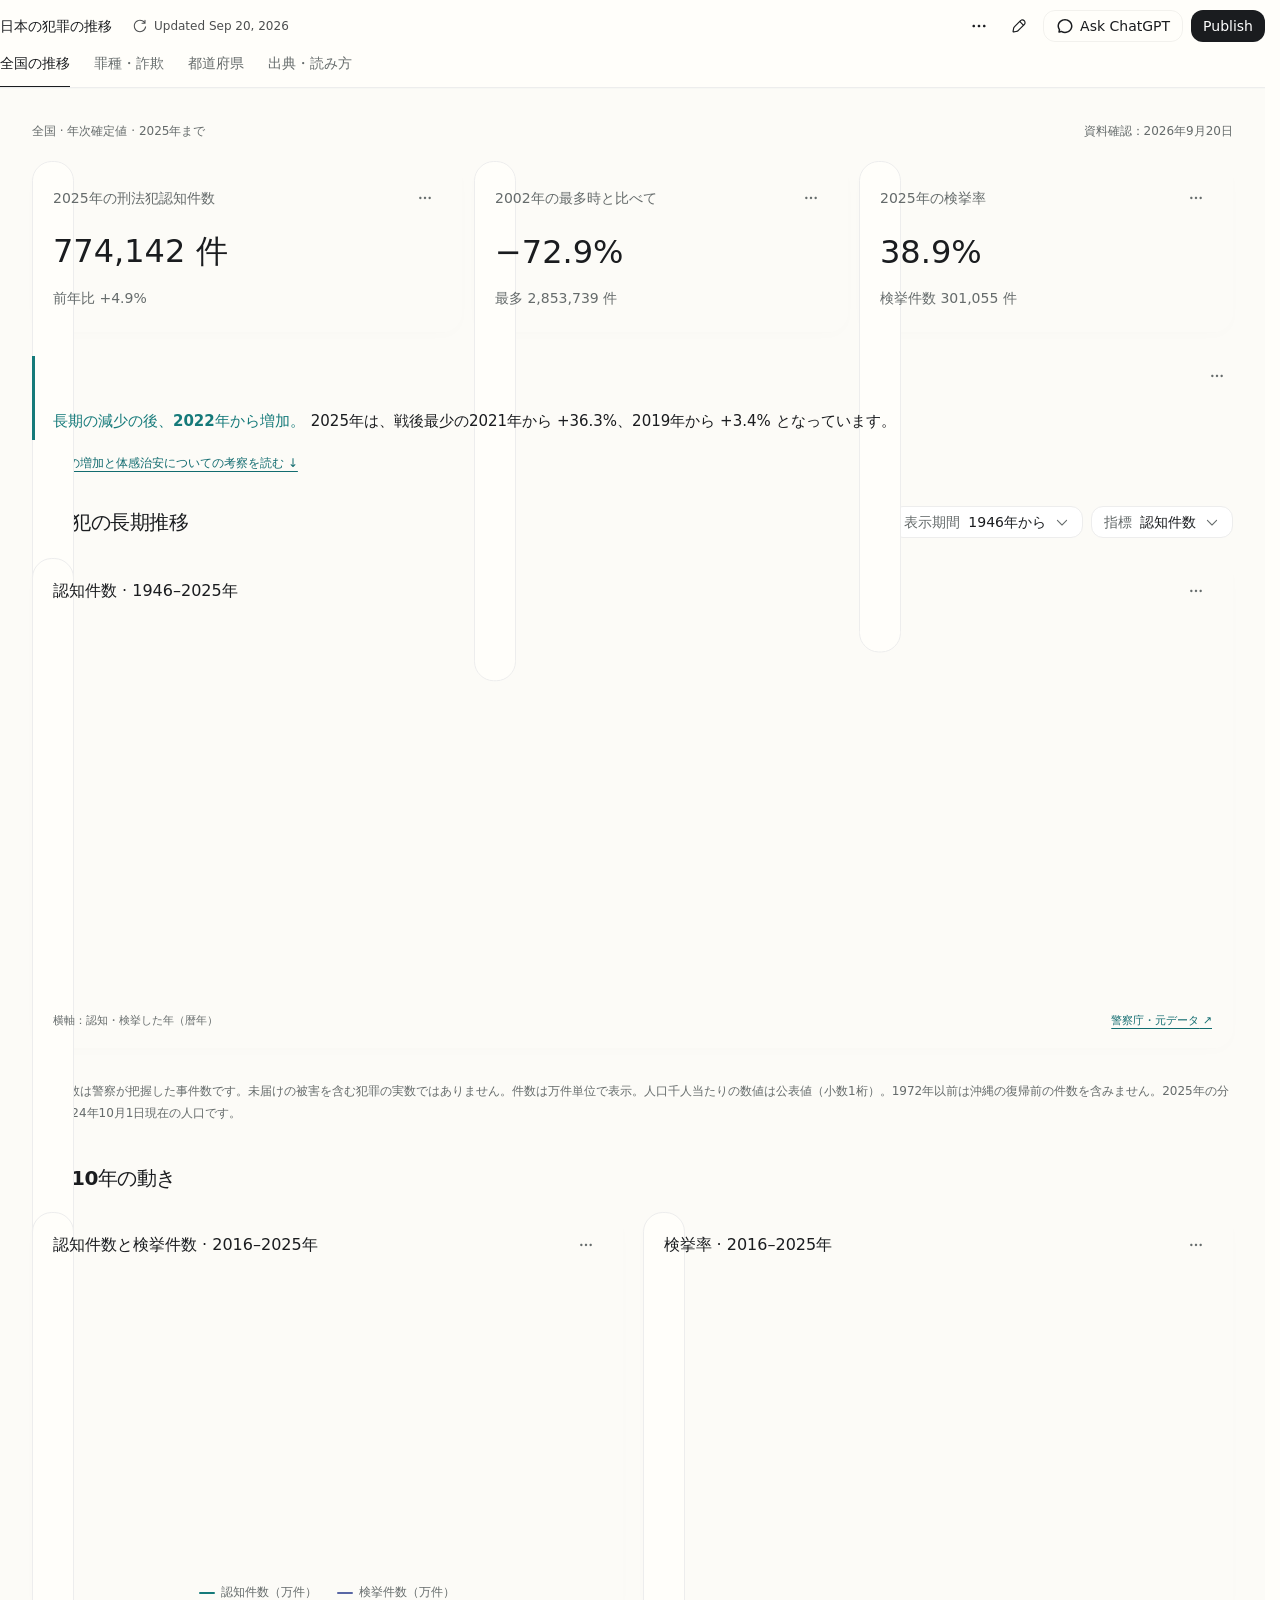
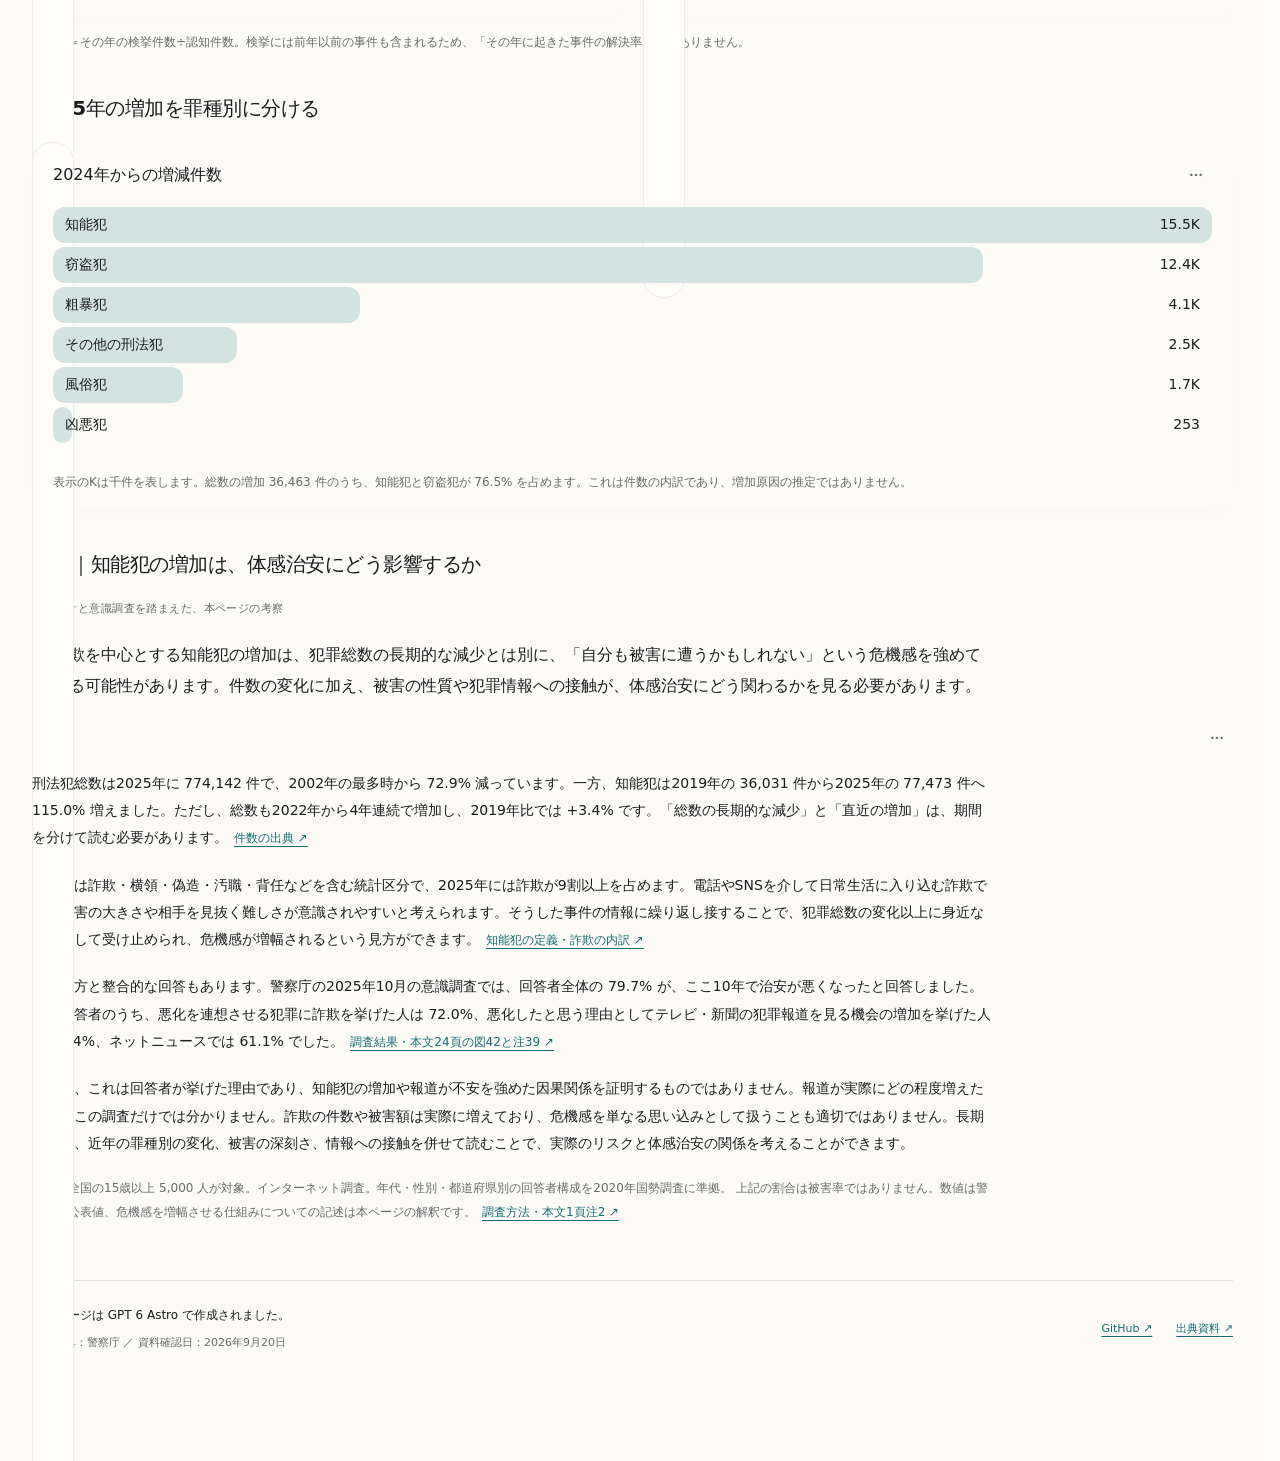
